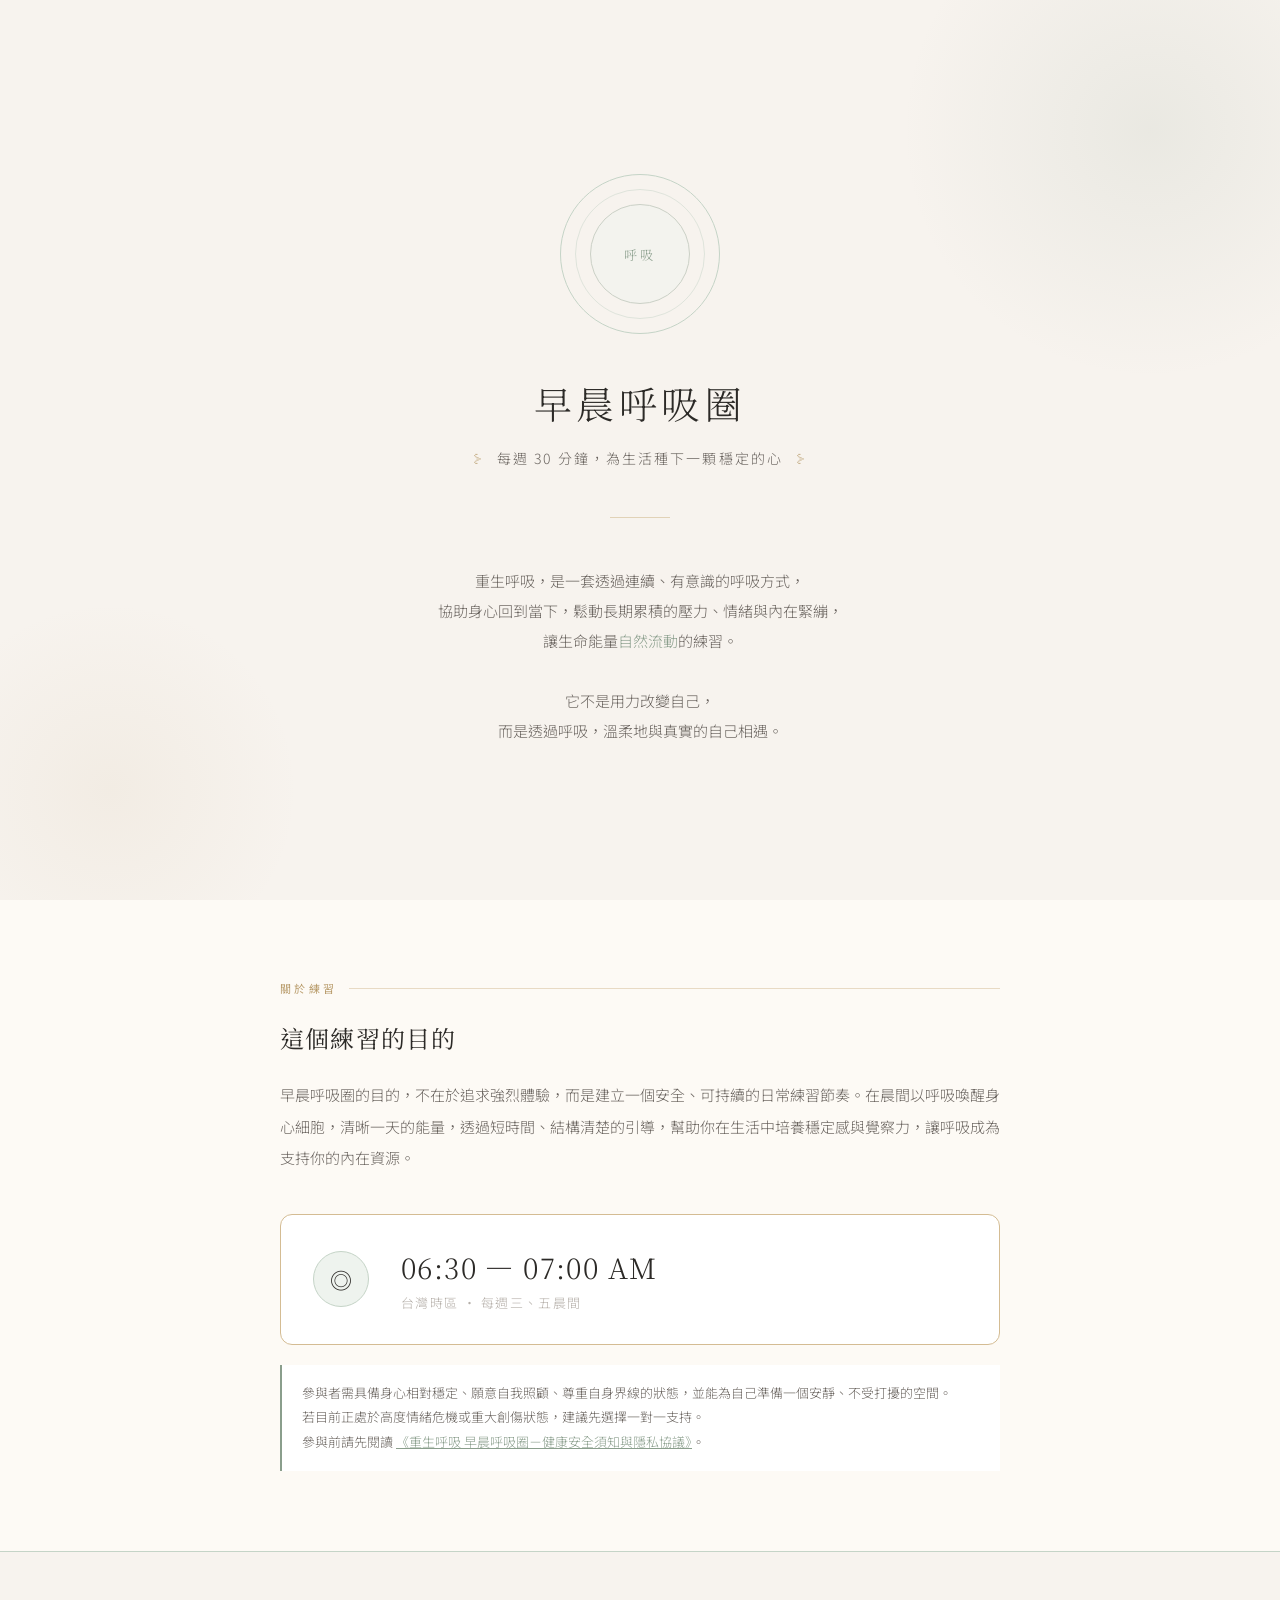
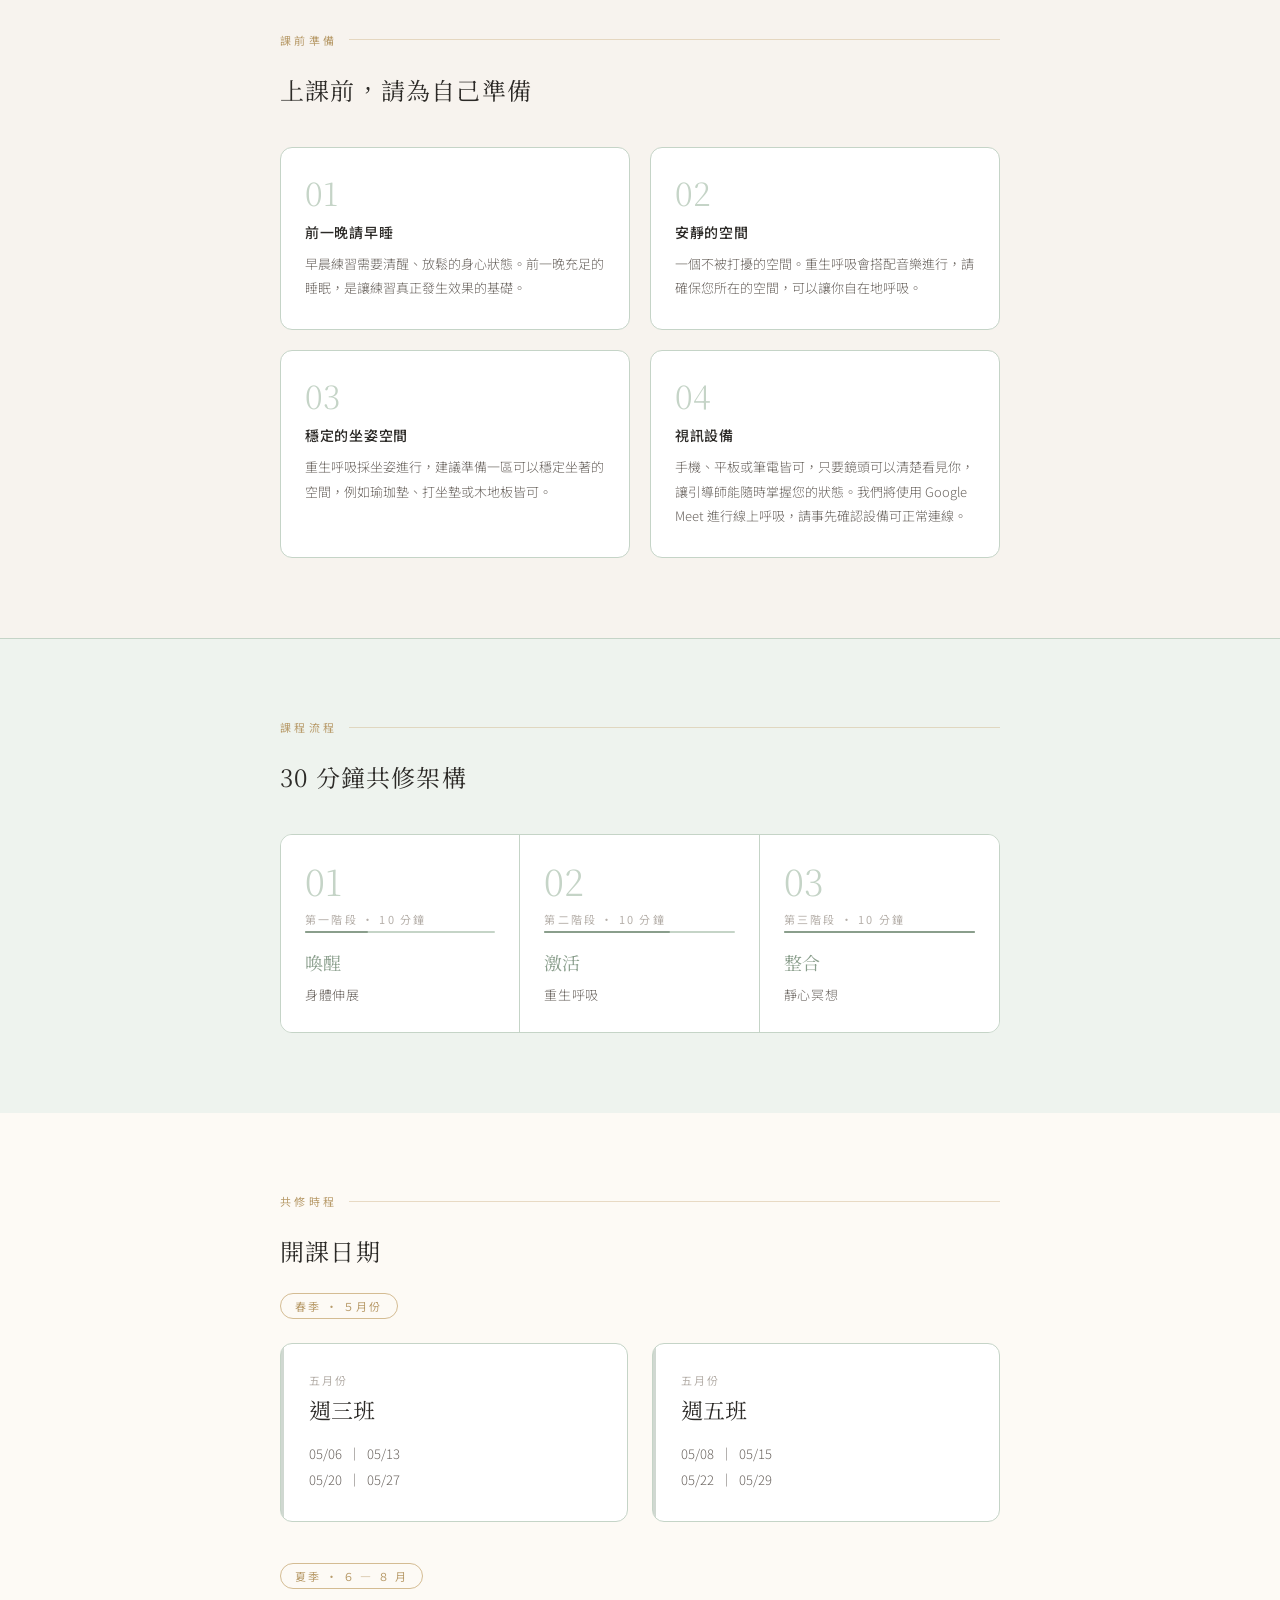
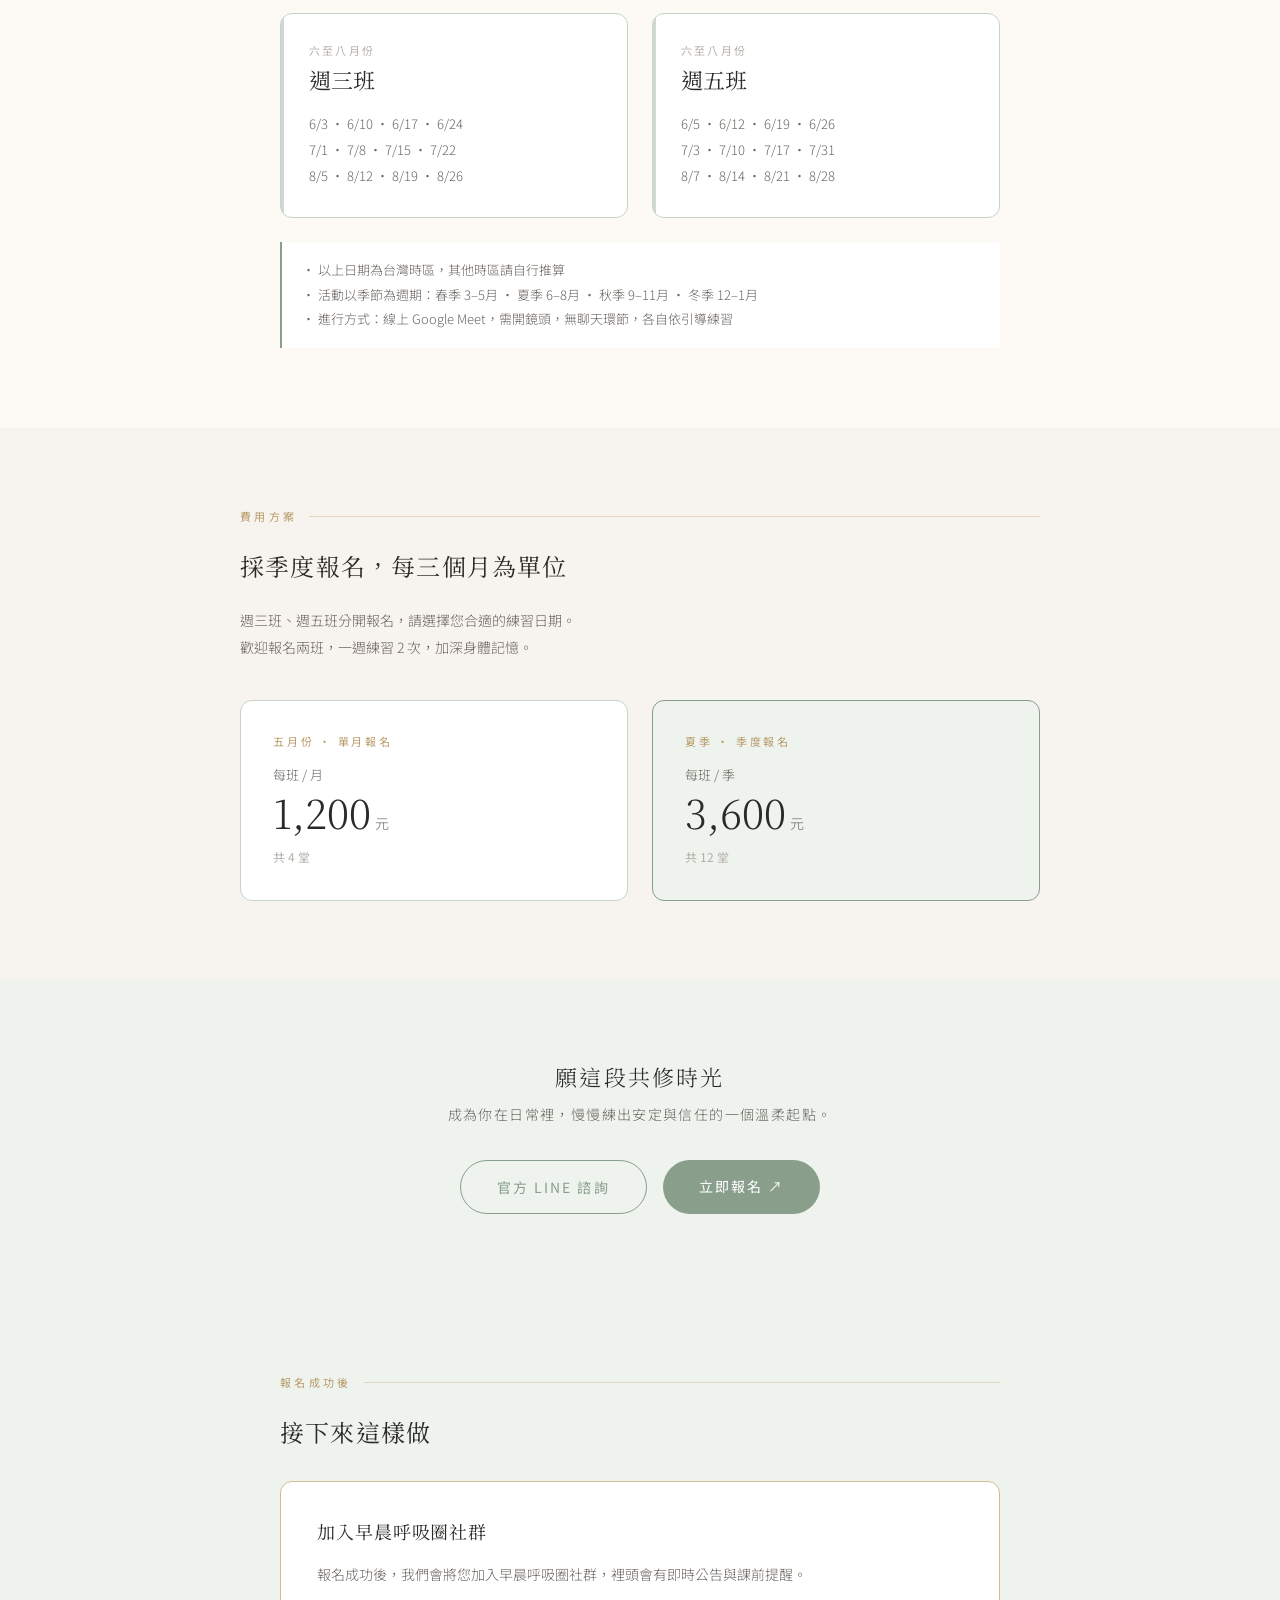
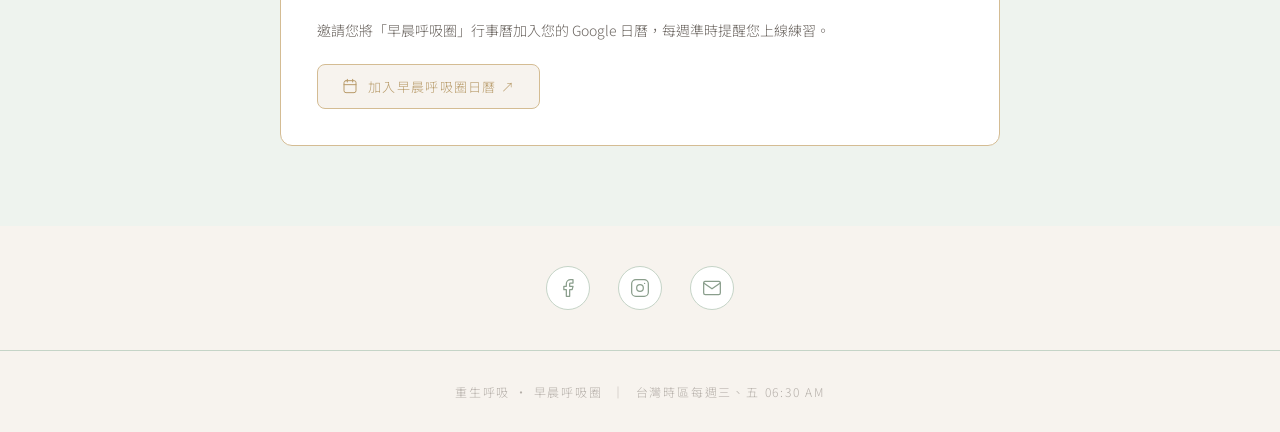
==== index.html @ 7b1ec5d7 "create index.html" ====
<!DOCTYPE html>
<html lang="zh-TW">
<head>
<meta charset="UTF-8">
<meta name="viewport" content="width=device-width, initial-scale=1.0">
<link href="https://fonts.googleapis.com/css2?family=Noto+Serif+TC:wght@300;400;500&family=Noto+Sans+TC:wght@300;400;500&display=swap" rel="stylesheet">
<style>
  *, *::before, *::after { box-sizing: border-box; margin: 0; padding: 0; }
  :root {
    --sage: #8a9e8c; --sage-light: #c5d4c7; --sage-pale: #eef3ee;
    --stone: #6b6560; --stone-light: #b5afa9;
    --cream: #f7f3ee; --ink: #2c2a27;
    --gold: #b89b6a; --gold-light: #d4bc93; --warm-white: #fdfaf5;
  }
  body { font-family:'Noto Sans TC',sans-serif; background:var(--warm-white); color:var(--ink); overflow-x:hidden; }

  .hero { position:relative; min-height:100vh; display:flex; flex-direction:column; align-items:center; justify-content:center; padding:80px 40px 60px; background:var(--cream); overflow:hidden; }
  .hero::before { content:''; position:absolute; top:-120px; right:-120px; width:500px; height:500px; border-radius:50%; background:radial-gradient(circle,rgba(138,158,140,0.12) 0%,transparent 70%); pointer-events:none; }
  .hero::after { content:''; position:absolute; bottom:-80px; left:-80px; width:380px; height:380px; border-radius:50%; background:radial-gradient(circle,rgba(184,155,106,0.08) 0%,transparent 70%); pointer-events:none; }
  .breath-circle { width:160px; height:160px; border-radius:50%; border:1.5px solid var(--sage-light); display:flex; align-items:center; justify-content:center; position:relative; margin-bottom:40px; animation:breathe 6s ease-in-out infinite; }
  .breath-circle::before { content:''; position:absolute; width:130px; height:130px; border-radius:50%; border:0.5px solid var(--sage-light); opacity:0.5; }
  .breath-circle::after { content:''; position:absolute; width:100px; height:100px; border-radius:50%; background:var(--sage-pale); border:0.5px solid var(--sage); opacity:0.4; animation:breathe-inner 6s ease-in-out infinite; }
  @keyframes breathe { 0%,100%{transform:scale(1);opacity:0.8;} 50%{transform:scale(1.06);opacity:1;} }
  @keyframes breathe-inner { 0%,100%{transform:scale(1);} 50%{transform:scale(1.12);} }
  .logo-text { position:relative; z-index:1; font-family:'Noto Serif TC',serif; font-size:13px; font-weight:300; letter-spacing:0.25em; color:var(--sage); }
  .hero-title { font-family:'Noto Serif TC',serif; font-size:38px; font-weight:300; letter-spacing:0.12em; color:var(--ink); text-align:center; line-height:1.5; margin-bottom:12px; }
  .hero-sub { font-size:14px; font-weight:300; color:var(--stone); letter-spacing:0.15em; text-align:center; margin-bottom:48px; }
  .ornament { color:var(--gold); font-size:18px; margin:0 8px; opacity:0.7; }
  .divider { width:60px; height:0.5px; background:var(--gold-light); margin:0 auto 48px; opacity:0.6; }
  .hero-desc { max-width:520px; text-align:center; font-size:15px; line-height:2; color:var(--stone); font-weight:300; }
  .hero-desc em { font-style:normal; color:var(--sage); }

  .section { padding:80px 40px; max-width:800px; margin:0 auto; }
  .section-label { font-size:11px; letter-spacing:0.3em; color:var(--gold); text-transform:uppercase; margin-bottom:24px; display:flex; align-items:center; gap:12px; }
  .section-label::after { content:''; flex:1; height:0.5px; background:var(--gold-light); opacity:0.5; }
  .section-title { font-family:'Noto Serif TC',serif; font-size:24px; font-weight:400; color:var(--ink); margin-bottom:24px; letter-spacing:0.05em; }
  .desc-block { font-size:15px; line-height:2.1; color:var(--stone); font-weight:300; }
  .bg-sage { background:var(--sage-pale); }
  .bg-cream { background:var(--cream); }

  .time-block { background:white; border:0.5px solid var(--gold-light); border-radius:12px; padding:32px; margin-top:40px; display:flex; align-items:center; gap:32px; }
  .time-icon { width:56px; height:56px; border-radius:50%; background:var(--sage-pale); border:0.5px solid var(--sage-light); display:flex; align-items:center; justify-content:center; flex-shrink:0; font-size:22px; }
  .time-main { font-family:'Noto Serif TC',serif; font-size:28px; font-weight:300; color:var(--ink); letter-spacing:0.05em; margin-bottom:6px; }
  .time-sub { font-size:13px; color:var(--stone-light); font-weight:300; letter-spacing:0.1em; }
  .notice-box { background:white; border-left:2px solid var(--sage); padding:16px 20px; margin-top:20px; font-size:13px; color:var(--stone); line-height:1.9; font-weight:300; }
  .notice-box a { color:var(--sage); text-decoration:underline; }

  .prep-grid { display:grid; grid-template-columns:1fr 1fr; gap:20px; margin-top:40px; }
  .prep-card { background:white; border:0.5px solid var(--sage-light); border-radius:12px; padding:28px 24px; }
  .prep-num { font-family:'Noto Serif TC',serif; font-size:32px; font-weight:300; color:var(--sage-light); line-height:1; margin-bottom:14px; }
  .prep-title { font-size:14px; font-weight:500; color:var(--ink); margin-bottom:10px; letter-spacing:0.05em; }
  .prep-desc { font-size:13px; color:var(--stone); line-height:1.9; font-weight:300; }

  .flow-grid { display:grid; grid-template-columns:1fr 1fr 1fr; gap:0; margin-top:40px; border:0.5px solid var(--sage-light); border-radius:12px; overflow:hidden; }
  .flow-card { padding:28px 24px; background:white; }
  .flow-card:not(:last-child) { border-right:0.5px solid var(--sage-light); }
  .flow-num { font-family:'Noto Serif TC',serif; font-size:36px; font-weight:300; color:var(--sage-light); line-height:1; margin-bottom:12px; }
  .flow-stage { font-size:11px; letter-spacing:0.2em; color:var(--stone-light); margin-bottom:4px; }
  .flow-keyword { font-family:'Noto Serif TC',serif; font-size:18px; font-weight:400; color:var(--sage); margin-bottom:10px; }
  .flow-title { font-size:13px; font-weight:300; color:var(--stone); letter-spacing:0.05em; }
  .flow-bar { height:2px; background:var(--sage-light); margin-bottom:16px; border-radius:2px; }
  .flow-bar-fill { height:100%; background:var(--sage); border-radius:2px; }

  .season-tag { display:inline-block; padding:4px 14px; border:0.5px solid var(--gold-light); border-radius:20px; font-size:11px; color:var(--gold); letter-spacing:0.2em; margin-bottom:24px; }
  .schedule-grid { display:grid; grid-template-columns:1fr 1fr; gap:24px; }
  .schedule-card { background:white; border:0.5px solid var(--sage-light); border-radius:12px; padding:28px; position:relative; overflow:hidden; }
  .schedule-card::before { content:''; position:absolute; top:0; left:0; width:3px; height:100%; background:var(--sage); opacity:0.4; }
  .schedule-card-month { font-size:11px; letter-spacing:0.2em; color:var(--stone-light); margin-bottom:6px; }
  .schedule-card-title { font-family:'Noto Serif TC',serif; font-size:22px; font-weight:400; color:var(--ink); margin-bottom:16px; }
  .schedule-card-dates { font-size:13px; line-height:2; color:var(--stone); font-weight:300; }

  .price-section { padding:80px 40px; background:var(--cream); }
  .price-inner { max-width:800px; margin:0 auto; }
  .price-intro { font-size:14px; color:var(--stone); font-weight:300; line-height:1.9; margin-bottom:40px; }
  .price-cards { display:grid; grid-template-columns:1fr 1fr; gap:24px; }
  .price-card { background:white; border:0.5px solid var(--sage-light); border-radius:12px; padding:32px; }
  .price-card-tag { font-size:11px; letter-spacing:0.25em; color:var(--gold); margin-bottom:16px; display:block; }
  .price-card-label { font-size:13px; color:var(--stone); font-weight:300; margin-bottom:8px; }
  .price-card-amount { font-family:'Noto Serif TC',serif; font-size:40px; font-weight:300; color:var(--ink); line-height:1; }
  .price-card-unit { font-size:14px; color:var(--stone); font-weight:300; margin-left:4px; }
  .price-card-note { font-size:12px; color:var(--stone-light); margin-top:12px; line-height:1.8; }
  .price-card.highlight { border-color:var(--sage); background:var(--sage-pale); }

  .after-card { background:white; border:0.5px solid var(--gold-light); border-radius:12px; padding:36px; margin-top:32px; }
  .after-title { font-family:'Noto Serif TC',serif; font-size:18px; font-weight:400; color:var(--ink); margin-bottom:16px; letter-spacing:0.05em; }
  .after-desc { font-size:14px; color:var(--stone); line-height:2; font-weight:300; }
  .cal-btn { display:inline-flex; align-items:center; gap:10px; margin-top:20px; padding:12px 24px; border:0.5px solid var(--gold-light); border-radius:8px; text-decoration:none; font-size:13px; color:var(--gold); letter-spacing:0.1em; font-weight:300; background:var(--cream); transition:all 0.2s ease; }
  .cal-btn:hover { background:var(--gold-light); color:white; border-color:var(--gold); }

  .cta-section { text-align:center; padding:80px 40px; background:var(--sage-pale); }
  .cta-title { font-family:'Noto Serif TC',serif; font-size:22px; font-weight:300; color:var(--ink); letter-spacing:0.1em; margin-bottom:12px; }
  .cta-sub { font-size:14px; color:var(--stone); font-weight:300; letter-spacing:0.1em; }
  .cta-btns { display:flex; gap:16px; justify-content:center; flex-wrap:wrap; margin-top:36px; }
  .cta-btn { display:inline-block; padding:16px 36px; border-radius:40px; font-size:14px; letter-spacing:0.15em; font-weight:400; text-decoration:none; transition:all 0.3s ease; }
  .cta-btn-primary { background:var(--sage); color:white; }
  .cta-btn-primary:hover { background:#6b8a6d; transform:translateY(-1px); }
  .cta-btn-secondary { background:transparent; color:var(--sage); border:1px solid var(--sage); }
  .cta-btn-secondary:hover { background:white; transform:translateY(-1px); }

  .social-section { padding:40px; text-align:center; background:var(--cream); }
  .social-row { display:flex; justify-content:center; gap:28px; align-items:center; }
  .social-link { display:flex; align-items:center; justify-content:center; width:44px; height:44px; border-radius:50%; border:0.5px solid var(--sage-light); background:white; text-decoration:none; transition:all 0.2s ease; }
  .social-link:hover { border-color:var(--sage); background:var(--sage-pale); transform:translateY(-2px); }

  .footer { text-align:center; padding:32px 40px; font-size:12px; color:var(--stone-light); letter-spacing:0.15em; font-weight:300; background:var(--cream); border-top:0.5px solid var(--sage-light); }

  @media (max-width:600px) {
    .schedule-grid,.price-cards,.flow-grid,.prep-grid { grid-template-columns:1fr; }
    .flow-card:not(:last-child) { border-right:none; border-bottom:0.5px solid var(--sage-light); }
    .hero-title { font-size:28px; }
    .time-block { flex-direction:column; text-align:center; }
  }
</style>
</head>
<body>

<section class="hero">
  <div class="breath-circle"><span class="logo-text">呼吸</span></div>
  <h1 class="hero-title">早晨呼吸圈</h1>
  <p class="hero-sub"><span class="ornament">⊱</span> 每週 30 分鐘，為生活種下一顆穩定的心 <span class="ornament">⊱</span></p>
  <div class="divider"></div>
  <p class="hero-desc">
    重生呼吸，是一套透過連續、有意識的呼吸方式，<br>
    協助身心回到當下，鬆動長期累積的壓力、情緒與內在緊繃，<br>
    讓生命能量<em>自然流動</em>的練習。<br><br>
    它不是用力改變自己，<br>而是透過呼吸，溫柔地與真實的自己相遇。
  </p>
</section>

<section class="section">
  <div class="section-label">關於練習</div>
  <h2 class="section-title">這個練習的目的</h2>
  <p class="desc-block">早晨呼吸圈的目的，不在於追求強烈體驗，而是建立一個安全、可持續的日常練習節奏。在晨間以呼吸喚醒身心細胞，清晰一天的能量，透過短時間、結構清楚的引導，幫助你在生活中培養穩定感與覺察力，讓呼吸成為支持你的內在資源。</p>
  <div class="time-block">
    <div class="time-icon">◎</div>
    <div class="time-info">
      <div class="time-main">06:30 — 07:00 AM</div>
      <div class="time-sub">台灣時區 ‧ 每週三、五晨間</div>
    </div>
  </div>
  <div class="notice-box">
    參與者需具備身心相對穩定、願意自我照顧、尊重自身界線的狀態，並能為自己準備一個安靜、不受打擾的空間。<br>
    若目前正處於高度情緒危機或重大創傷狀態，建議先選擇一對一支持。<br>
    參與前請先閱讀 <a href="https://reurl.cc/qK950n" target="_blank">《重生呼吸 早晨呼吸圈－健康安全須知與隱私協議》</a>。
  </div>
</section>

<div class="bg-cream" style="border-top:0.5px solid var(--sage-light); border-bottom:0.5px solid var(--sage-light);">
  <section class="section">
    <div class="section-label">課前準備</div>
    <h2 class="section-title">上課前，請為自己準備</h2>
    <div class="prep-grid">
      <div class="prep-card">
        <div class="prep-num">01</div>
        <div class="prep-title">前一晚請早睡</div>
        <div class="prep-desc">早晨練習需要清醒、放鬆的身心狀態。前一晚充足的睡眠，是讓練習真正發生效果的基礎。</div>
      </div>
      <div class="prep-card">
        <div class="prep-num">02</div>
        <div class="prep-title">安靜的空間</div>
        <div class="prep-desc">一個不被打擾的空間。重生呼吸會搭配音樂進行，請確保您所在的空間，可以讓你自在地呼吸。</div>
      </div>
      <div class="prep-card">
        <div class="prep-num">03</div>
        <div class="prep-title">穩定的坐姿空間</div>
        <div class="prep-desc">重生呼吸採坐姿進行，建議準備一區可以穩定坐著的空間，例如瑜珈墊、打坐墊或木地板皆可。</div>
      </div>
      <div class="prep-card">
        <div class="prep-num">04</div>
        <div class="prep-title">視訊設備</div>
        <div class="prep-desc">手機、平板或筆電皆可，只要鏡頭可以清楚看見你，讓引導師能隨時掌握您的狀態。我們將使用 Google Meet 進行線上呼吸，請事先確認設備可正常連線。</div>
      </div>
    </div>
  </section>
</div>

<div class="bg-sage">
  <section class="section">
    <div class="section-label">課程流程</div>
    <h2 class="section-title">30 分鐘共修架構</h2>
    <div class="flow-grid">
      <div class="flow-card">
        <div class="flow-num">01</div>
        <div class="flow-stage">第一階段 ‧ 10 分鐘</div>
        <div class="flow-bar"><div class="flow-bar-fill" style="width:33%"></div></div>
        <div class="flow-keyword">喚醒</div>
        <div class="flow-title">身體伸展</div>
      </div>
      <div class="flow-card">
        <div class="flow-num">02</div>
        <div class="flow-stage">第二階段 ‧ 10 分鐘</div>
        <div class="flow-bar"><div class="flow-bar-fill" style="width:66%"></div></div>
        <div class="flow-keyword">激活</div>
        <div class="flow-title">重生呼吸</div>
      </div>
      <div class="flow-card">
        <div class="flow-num">03</div>
        <div class="flow-stage">第三階段 ‧ 10 分鐘</div>
        <div class="flow-bar"><div class="flow-bar-fill" style="width:100%"></div></div>
        <div class="flow-keyword">整合</div>
        <div class="flow-title">靜心冥想</div>
      </div>
    </div>
  </section>
</div>

<section class="section">
  <div class="section-label">共修時程</div>
  <h2 class="section-title">開課日期</h2>
  <div class="season-tag">春季 ‧ ５月份</div>
  <div class="schedule-grid">
    <div class="schedule-card">
      <div class="schedule-card-month">五月份</div>
      <div class="schedule-card-title">週三班</div>
      <div class="schedule-card-dates">05/06 &nbsp;｜&nbsp; 05/13<br>05/20 &nbsp;｜&nbsp; 05/27</div>
    </div>
    <div class="schedule-card">
      <div class="schedule-card-month">五月份</div>
      <div class="schedule-card-title">週五班</div>
      <div class="schedule-card-dates">05/08 &nbsp;｜&nbsp; 05/15<br>05/22 &nbsp;｜&nbsp; 05/29</div>
    </div>
  </div>
  <div style="margin-top:40px;">
    <div class="season-tag">夏季 ‧ ６ — ８ 月</div>
    <div class="schedule-grid">
      <div class="schedule-card">
        <div class="schedule-card-month">六至八月份</div>
        <div class="schedule-card-title">週三班</div>
        <div class="schedule-card-dates">6/3 ‧ 6/10 ‧ 6/17 ‧ 6/24<br>7/1 ‧ 7/8 ‧ 7/15 ‧ 7/22<br>8/5 ‧ 8/12 ‧ 8/19 ‧ 8/26</div>
      </div>
      <div class="schedule-card">
        <div class="schedule-card-month">六至八月份</div>
        <div class="schedule-card-title">週五班</div>
        <div class="schedule-card-dates">6/5 ‧ 6/12 ‧ 6/19 ‧ 6/26<br>7/3 ‧ 7/10 ‧ 7/17 ‧ 7/31<br>8/7 ‧ 8/14 ‧ 8/21 ‧ 8/28</div>
      </div>
    </div>
  </div>
  <div class="notice-box" style="margin-top:24px;">
    ‧ 以上日期為台灣時區，其他時區請自行推算<br>
    ‧ 活動以季節為週期：春季 3–5月 ‧ 夏季 6–8月 ‧ 秋季 9–11月 ‧ 冬季 12–1月<br>
    ‧ 進行方式：線上 Google Meet，需開鏡頭，無聊天環節，各自依引導練習
  </div>
</section>

<section class="price-section">
  <div class="price-inner">
    <div class="section-label">費用方案</div>
    <h2 class="section-title">採季度報名，每三個月為單位</h2>
    <p class="price-intro">週三班、週五班分開報名，請選擇您合適的練習日期。<br>歡迎報名兩班，一週練習 2 次，加深身體記憶。</p>
    <div class="price-cards">
      <div class="price-card">
        <span class="price-card-tag">五月份 ‧ 單月報名</span>
        <div class="price-card-label">每班 / 月</div>
        <div><span class="price-card-amount">1,200</span><span class="price-card-unit">元</span></div>
        <div class="price-card-note">共 4 堂</div>
      </div>
      <div class="price-card highlight">
        <span class="price-card-tag">夏季 ‧ 季度報名</span>
        <div class="price-card-label">每班 / 季</div>
        <div><span class="price-card-amount">3,600</span><span class="price-card-unit">元</span></div>
        <div class="price-card-note">共 12 堂</div>
      </div>
    </div>
  </div>
</section>

<section class="cta-section">
  <p class="cta-title">願這段共修時光</p>
  <p class="cta-sub">成為你在日常裡，慢慢練出安定與信任的一個溫柔起點。</p>
  <div class="cta-btns">
    <a href="https://line.me/R/ti/p/@012gesap" target="_blank" class="cta-btn cta-btn-secondary">官方 LINE 諮詢</a>
    <a href="https://forms.gle/XGUwoZ5C9fkEQkZJ7" target="_blank" class="cta-btn cta-btn-primary">立即報名 ↗</a>
  </div>
</section>

<div class="bg-sage">
  <section class="section">
    <div class="section-label">報名成功後</div>
    <h2 class="section-title">接下來這樣做</h2>
    <div class="after-card">
      <div class="after-title">加入早晨呼吸圈社群</div>
      <div class="after-desc">
        報名成功後，我們會將您加入早晨呼吸圈社群，裡頭會有即時公告與課前提醒。<br><br>
        邀請您將「早晨呼吸圈」行事曆加入您的 Google 日曆，每週準時提醒您上線練習。
      </div>
      <a href="https://calendar.google.com/calendar/u/1?cid=bWFyZ2FicmVhdGh3b3JrQGdtYWlsLmNvbQ" target="_blank" class="cal-btn">
        <svg width="16" height="16" viewBox="0 0 24 24" fill="none">
          <rect x="3" y="4" width="18" height="18" rx="3" stroke="#b89b6a" stroke-width="1.5" stroke-linecap="round" stroke-linejoin="round"/>
          <line x1="16" y1="2" x2="16" y2="6" stroke="#b89b6a" stroke-width="1.5" stroke-linecap="round"/>
          <line x1="8" y1="2" x2="8" y2="6" stroke="#b89b6a" stroke-width="1.5" stroke-linecap="round"/>
          <line x1="3" y1="10" x2="21" y2="10" stroke="#b89b6a" stroke-width="1.5" stroke-linecap="round"/>
        </svg>
        加入早晨呼吸圈日曆 ↗
      </a>
    </div>
  </section>
</div>

<section class="social-section">
  <div class="social-row">
    <a href="https://www.facebook.com/feillarebirthingbreathwork" target="_blank" class="social-link" title="Facebook">
      <svg width="20" height="20" viewBox="0 0 24 24" fill="none">
        <path d="M18 2h-3a5 5 0 0 0-5 5v3H7v4h3v8h4v-8h3l1-4h-4V7a1 1 0 0 1 1-1h3z" stroke="#8a9e8c" stroke-width="1.5" stroke-linecap="round" stroke-linejoin="round"/>
      </svg>
    </a>
    <a href="https://www.instagram.com/feilla_rebirthingbreathwork?igsh=MTR3ZHFhN3RiMHFrbQ%3D%3D&utm_source=qr" target="_blank" class="social-link" title="Instagram">
      <svg width="20" height="20" viewBox="0 0 24 24" fill="none">
        <rect x="2" y="2" width="20" height="20" rx="5" stroke="#8a9e8c" stroke-width="1.5" stroke-linecap="round" stroke-linejoin="round"/>
        <circle cx="12" cy="12" r="4" stroke="#8a9e8c" stroke-width="1.5"/>
        <circle cx="17.5" cy="6.5" r="0.8" fill="#8a9e8c"/>
      </svg>
    </a>
    <a href="mailto:feilla.rebirthingbreathwork@gmail.com" class="social-link" title="Email">
      <svg width="20" height="20" viewBox="0 0 24 24" fill="none">
        <path d="M4 4h16c1.1 0 2 .9 2 2v12c0 1.1-.9 2-2 2H4c-1.1 0-2-.9-2-2V6c0-1.1.9-2 2-2z" stroke="#8a9e8c" stroke-width="1.5" stroke-linecap="round" stroke-linejoin="round"/>
        <polyline points="22,6 12,13 2,6" stroke="#8a9e8c" stroke-width="1.5" stroke-linecap="round" stroke-linejoin="round"/>
      </svg>
    </a>
  </div>
</section>

<div class="footer">
  重生呼吸 ‧ 早晨呼吸圈 &nbsp;｜&nbsp; 台灣時區每週三、五 06:30 AM
</div>

</body>
</html>
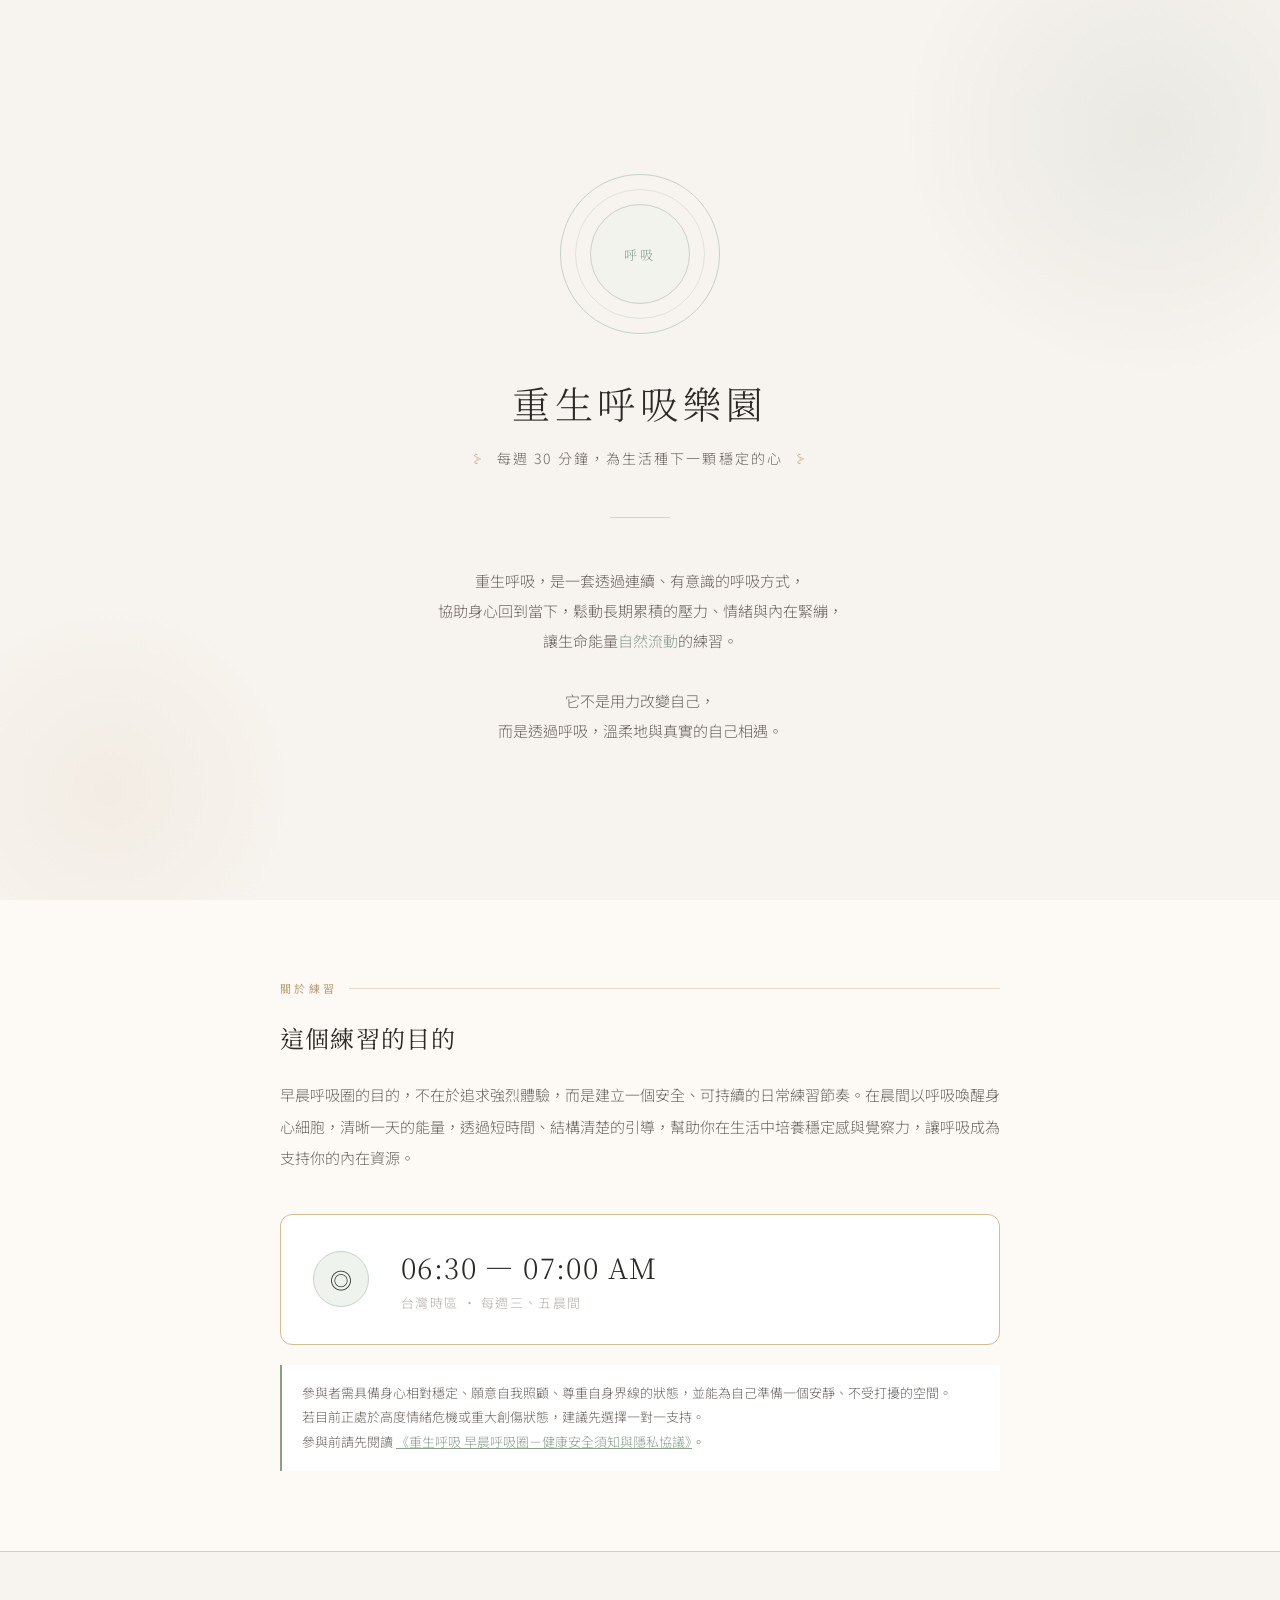
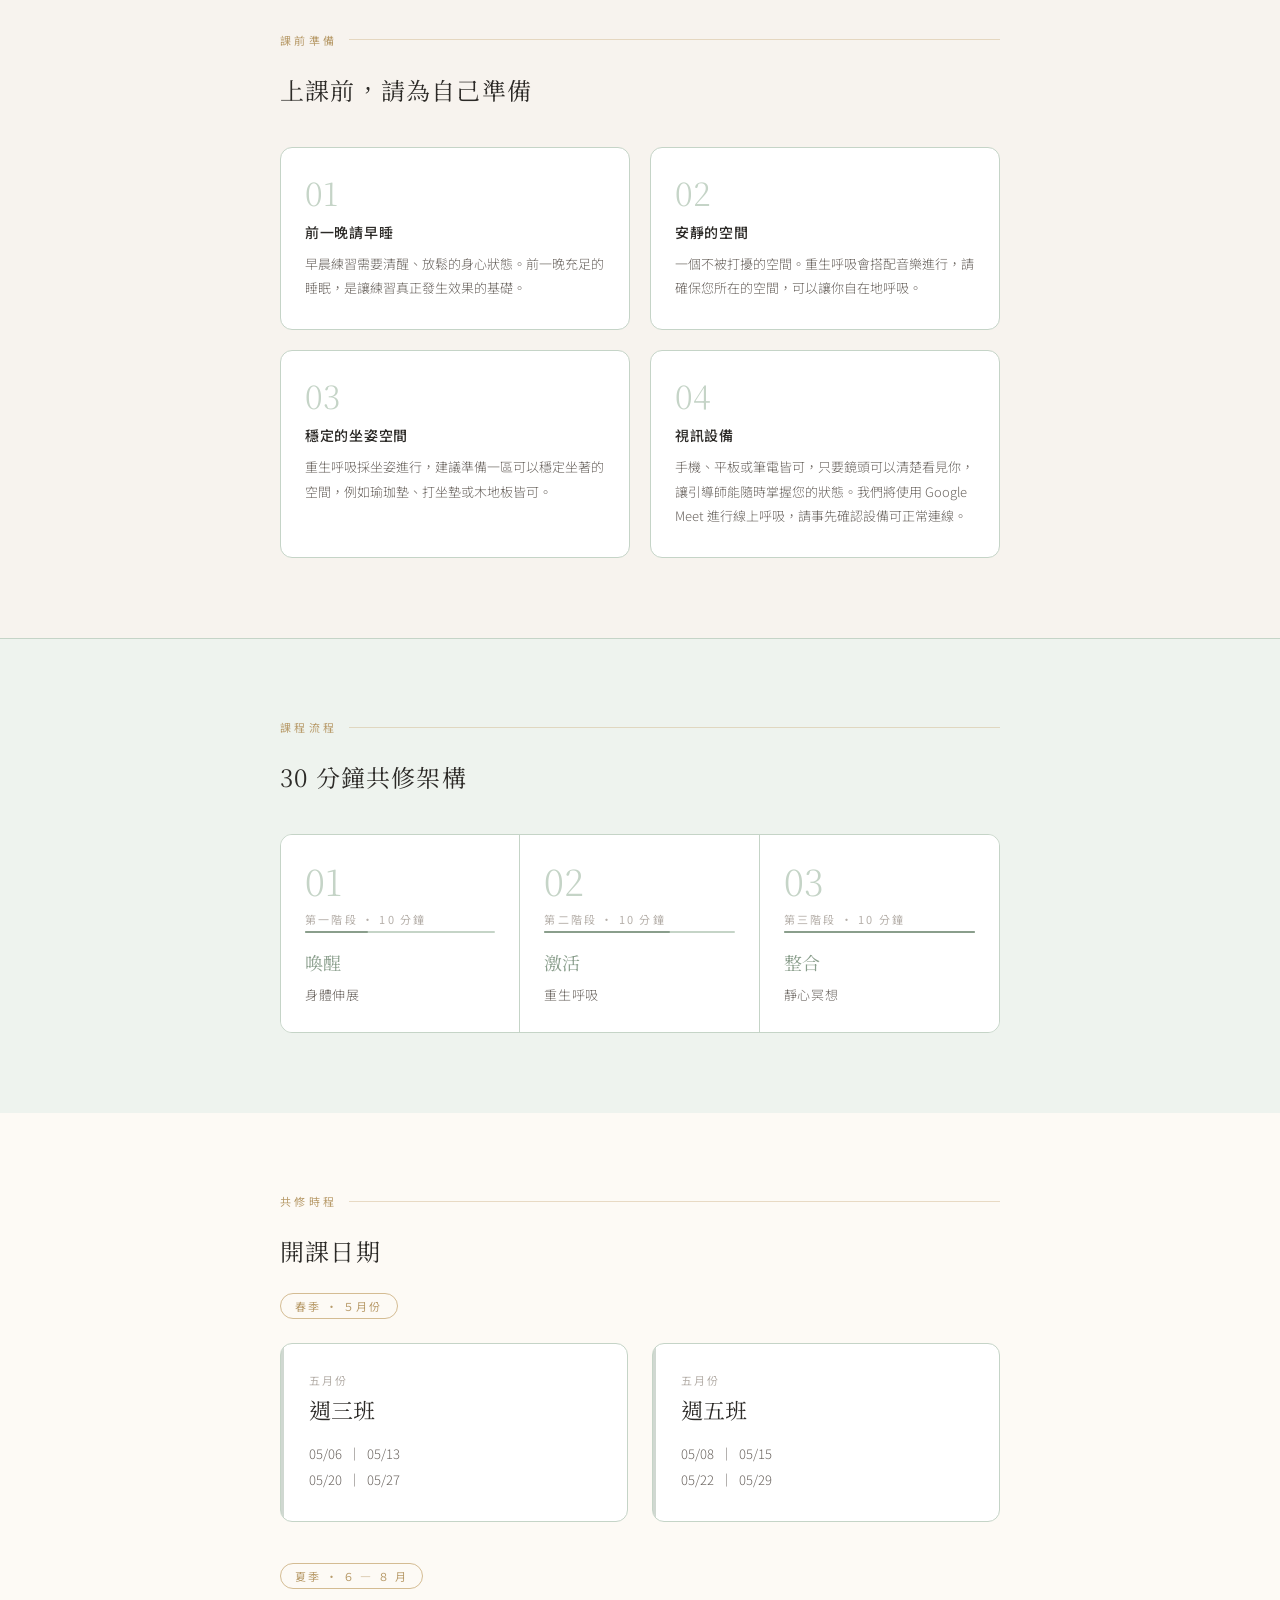
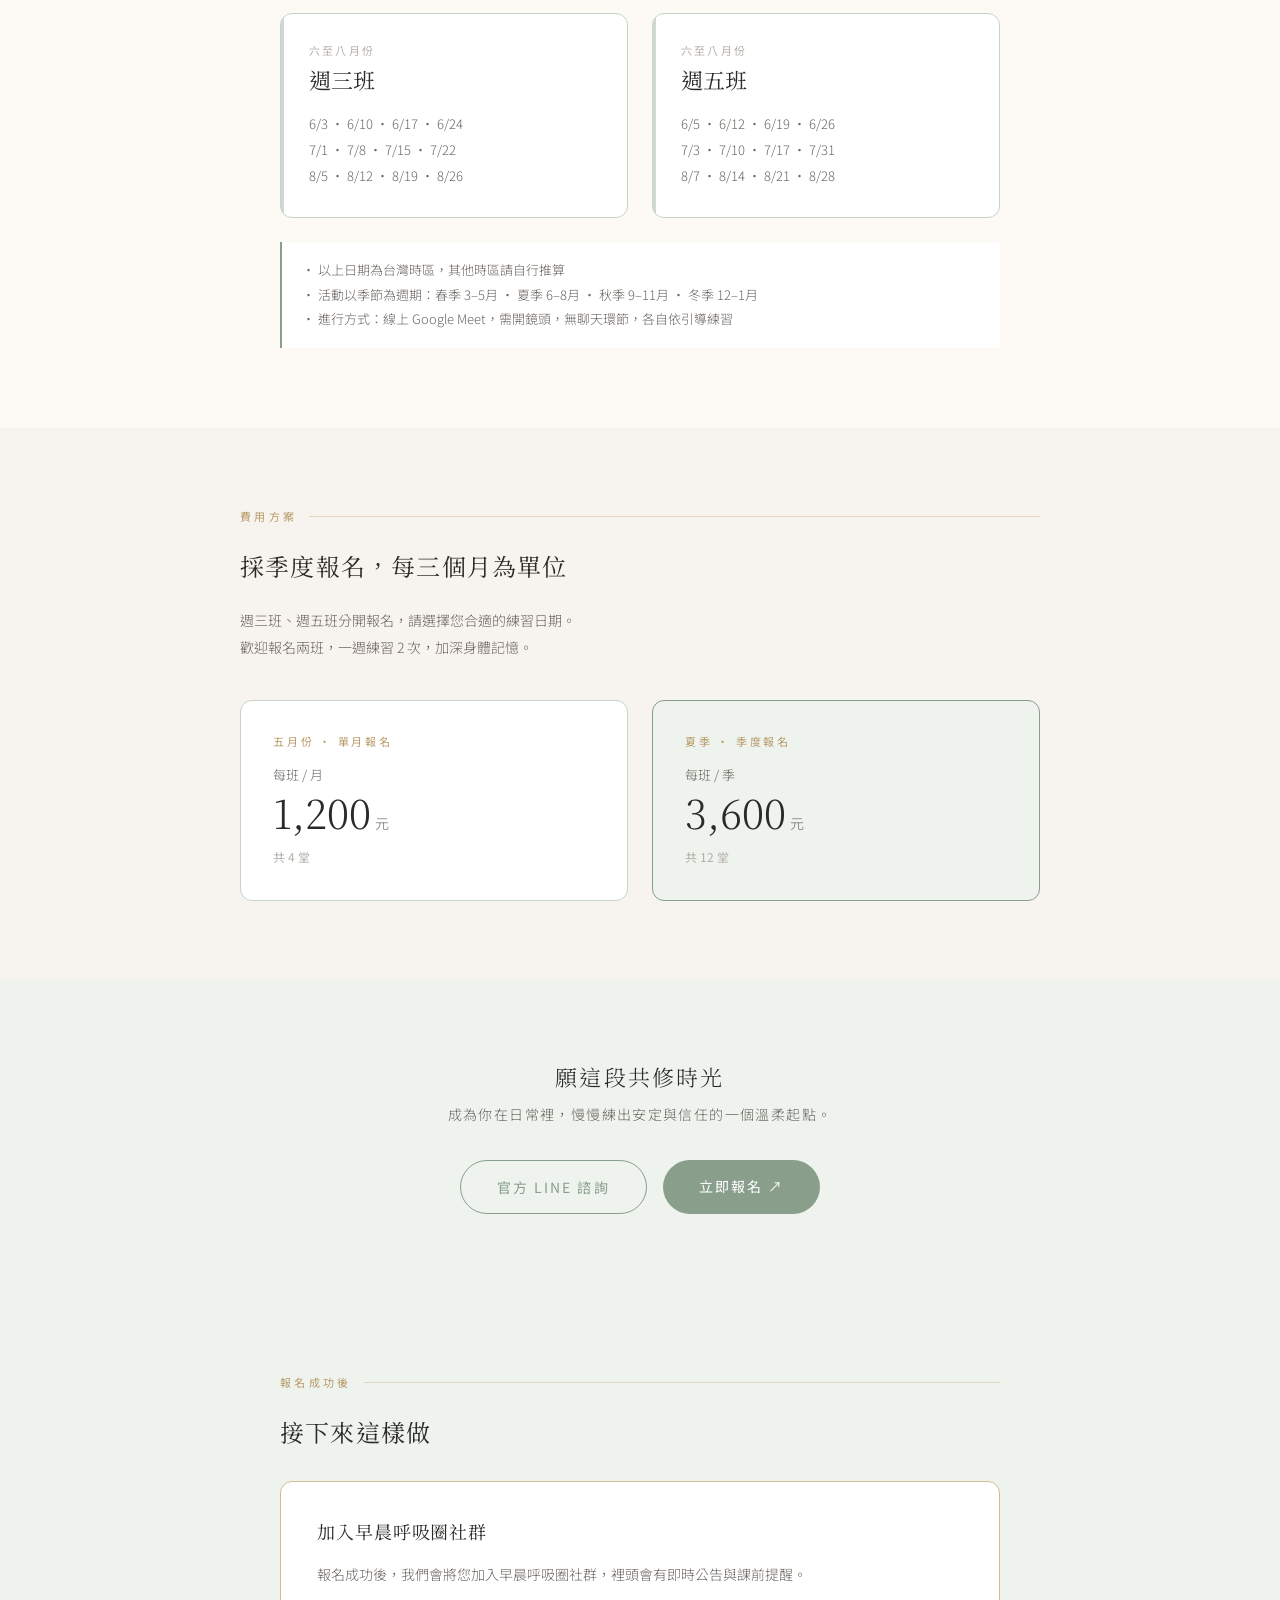
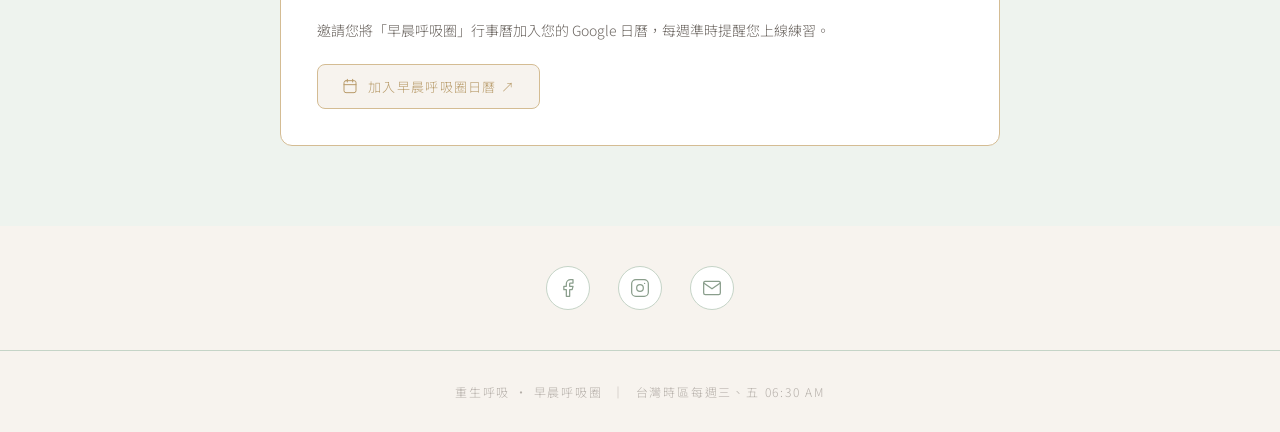
==== commit 67a513b3: "change title" ====
--- a/index.html
+++ b/index.html
@@ -116,7 +116,7 @@
 
 <section class="hero">
   <div class="breath-circle"><span class="logo-text">呼吸</span></div>
-  <h1 class="hero-title">早晨呼吸圈</h1>
+  <h1 class="hero-title">重生呼吸樂園</h1>
   <p class="hero-sub"><span class="ornament">⊱</span> 每週 30 分鐘，為生活種下一顆穩定的心 <span class="ornament">⊱</span></p>
   <div class="divider"></div>
   <p class="hero-desc">
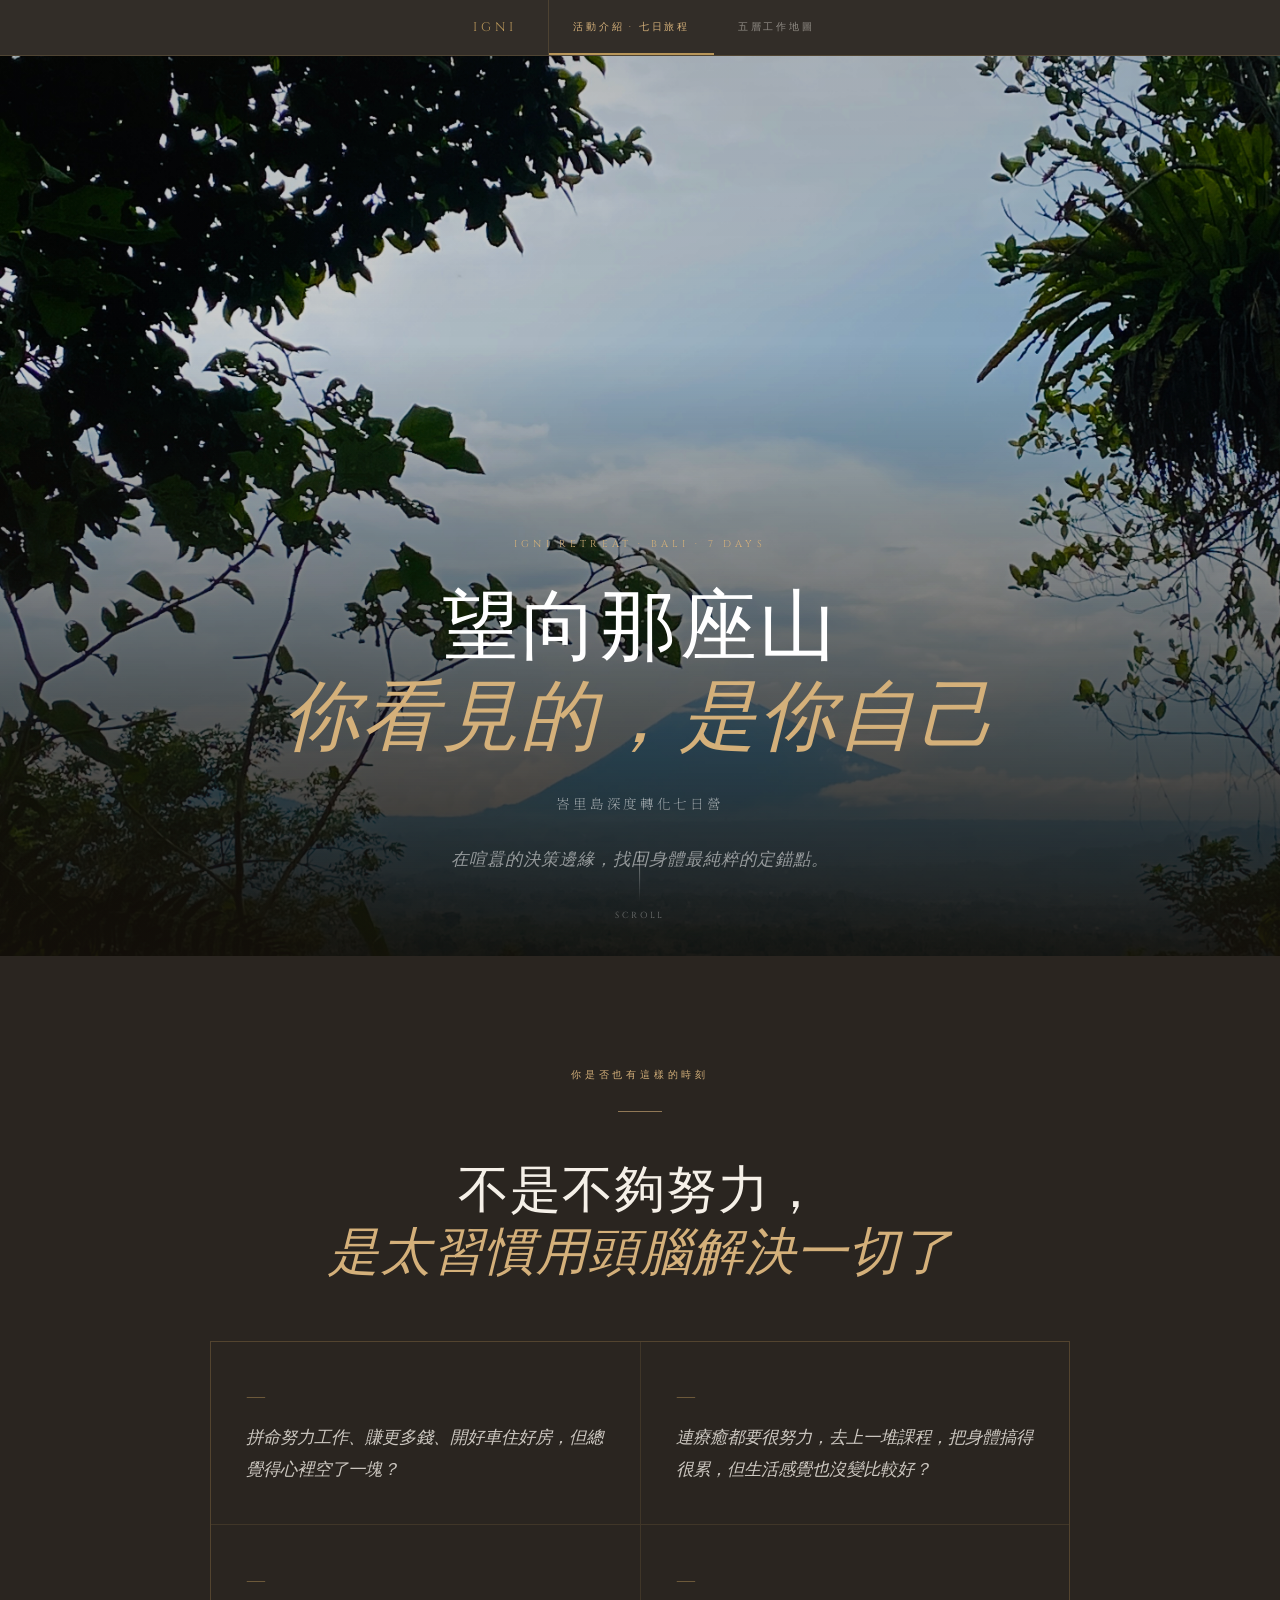
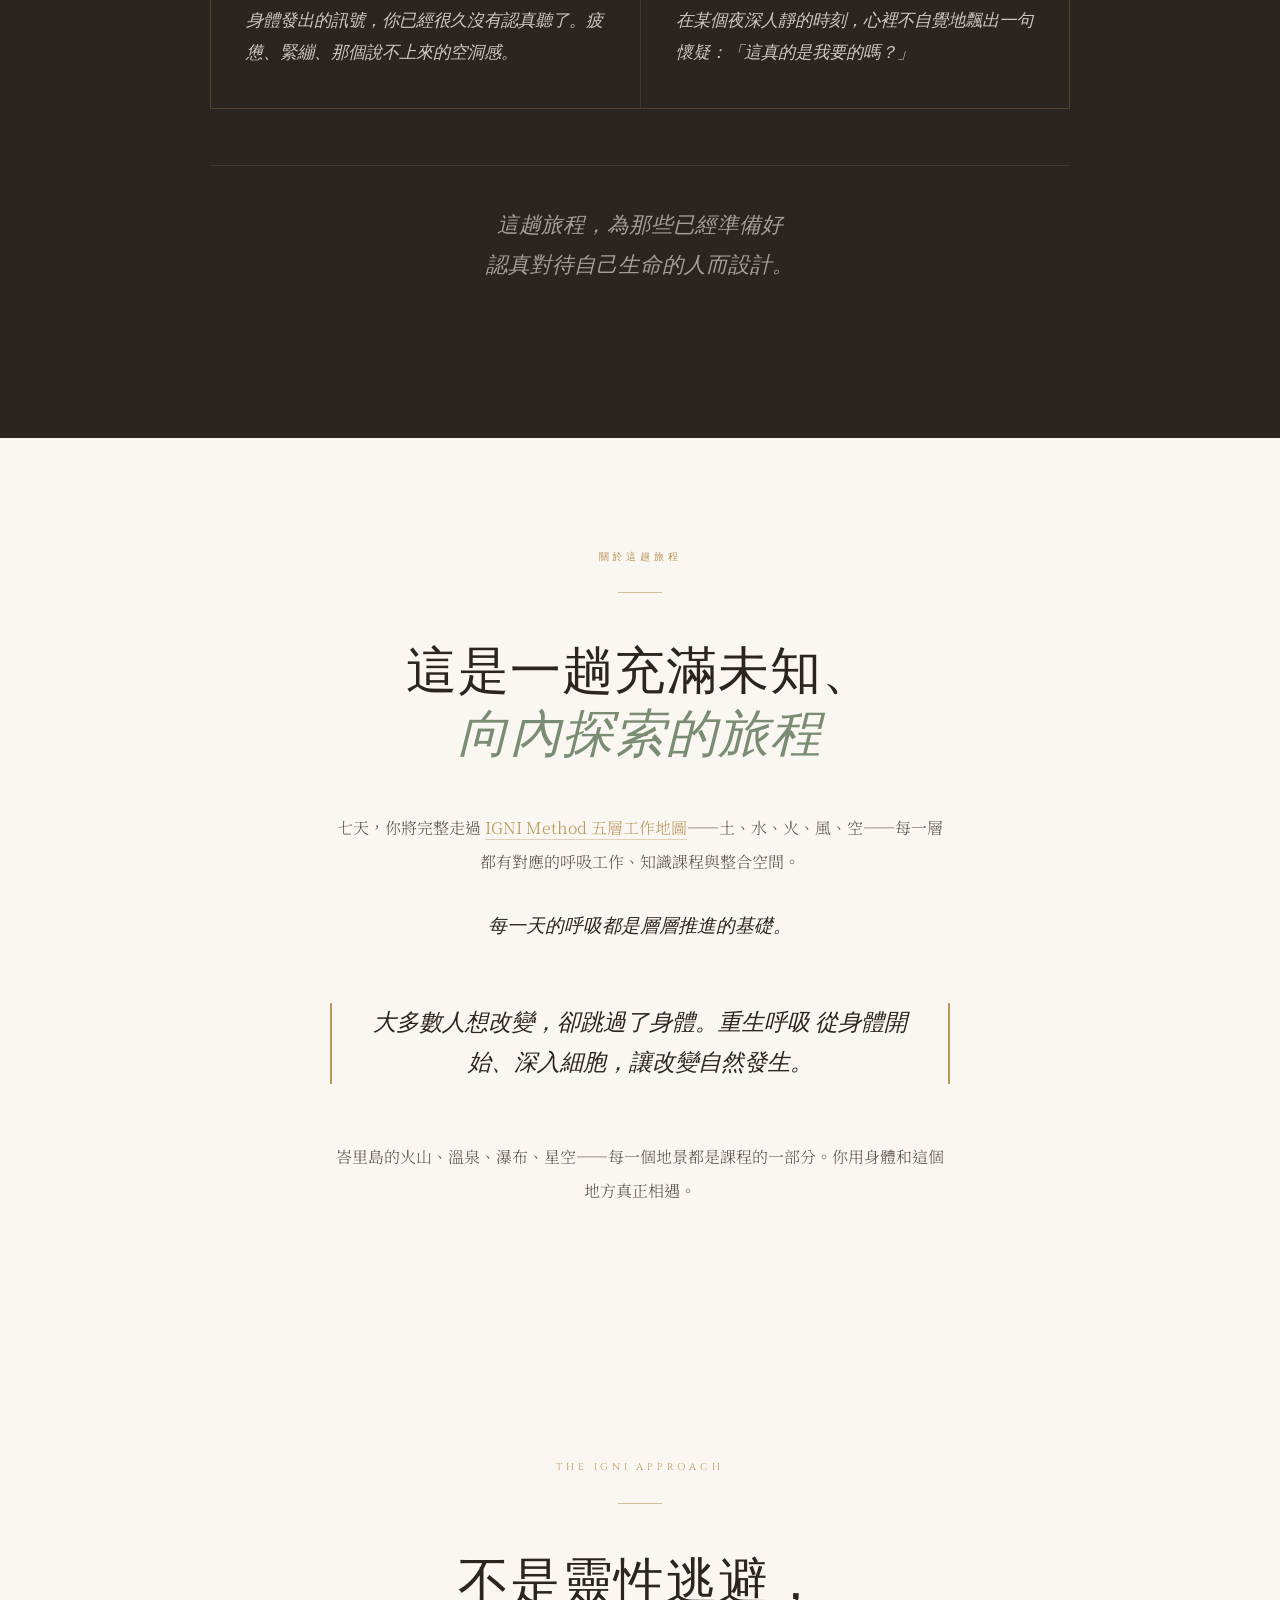
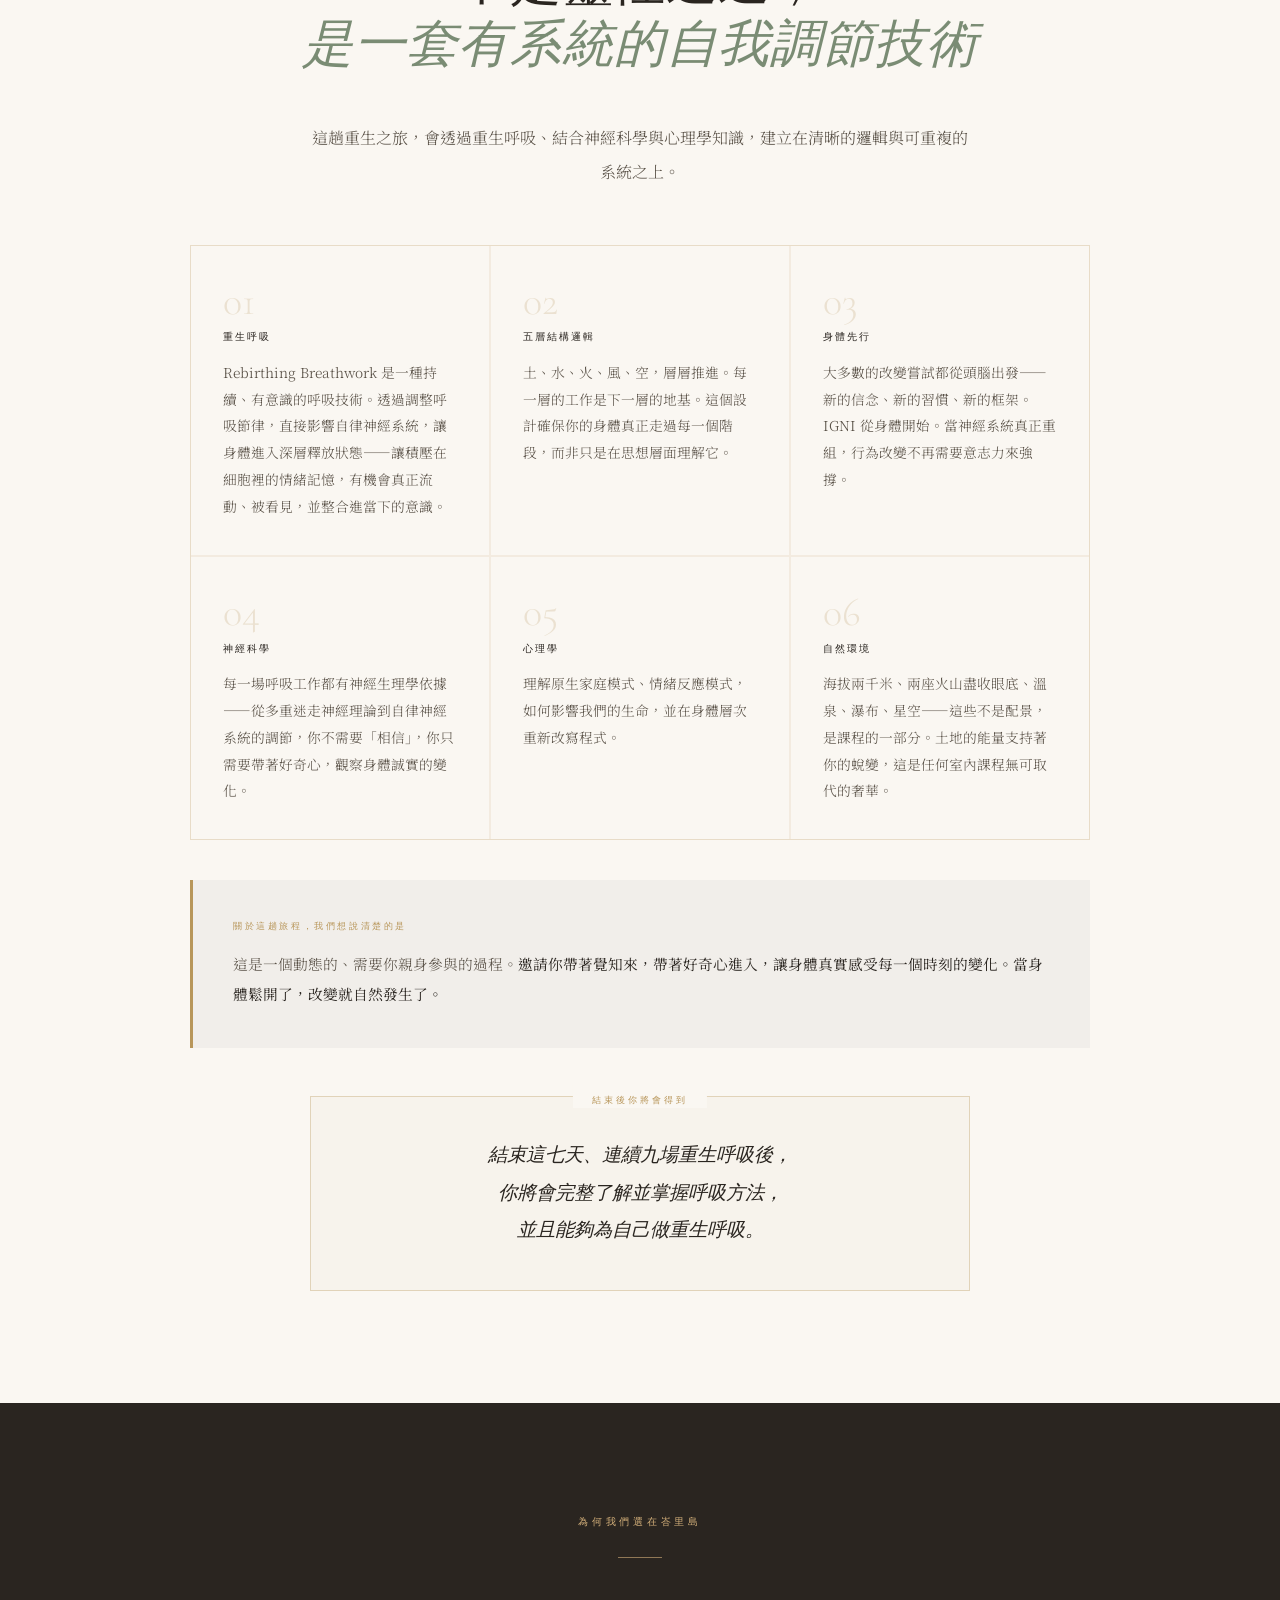
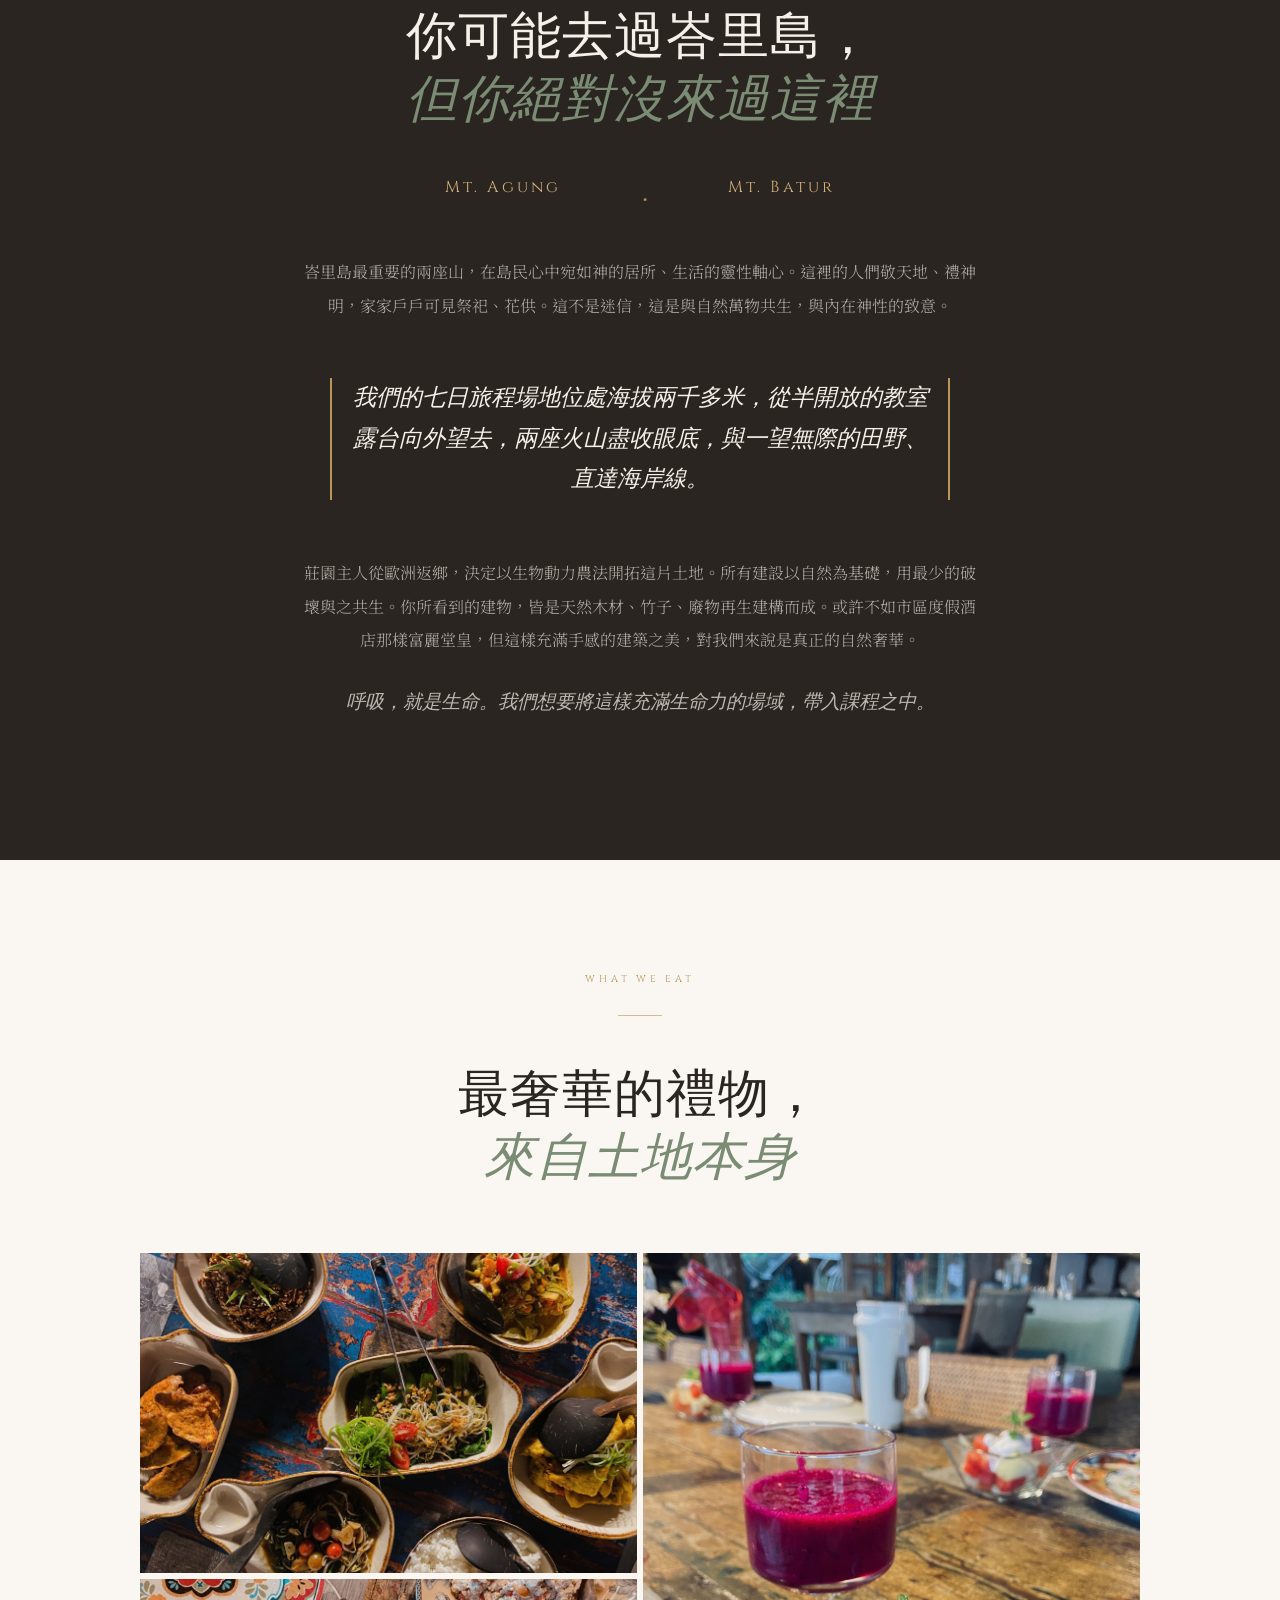
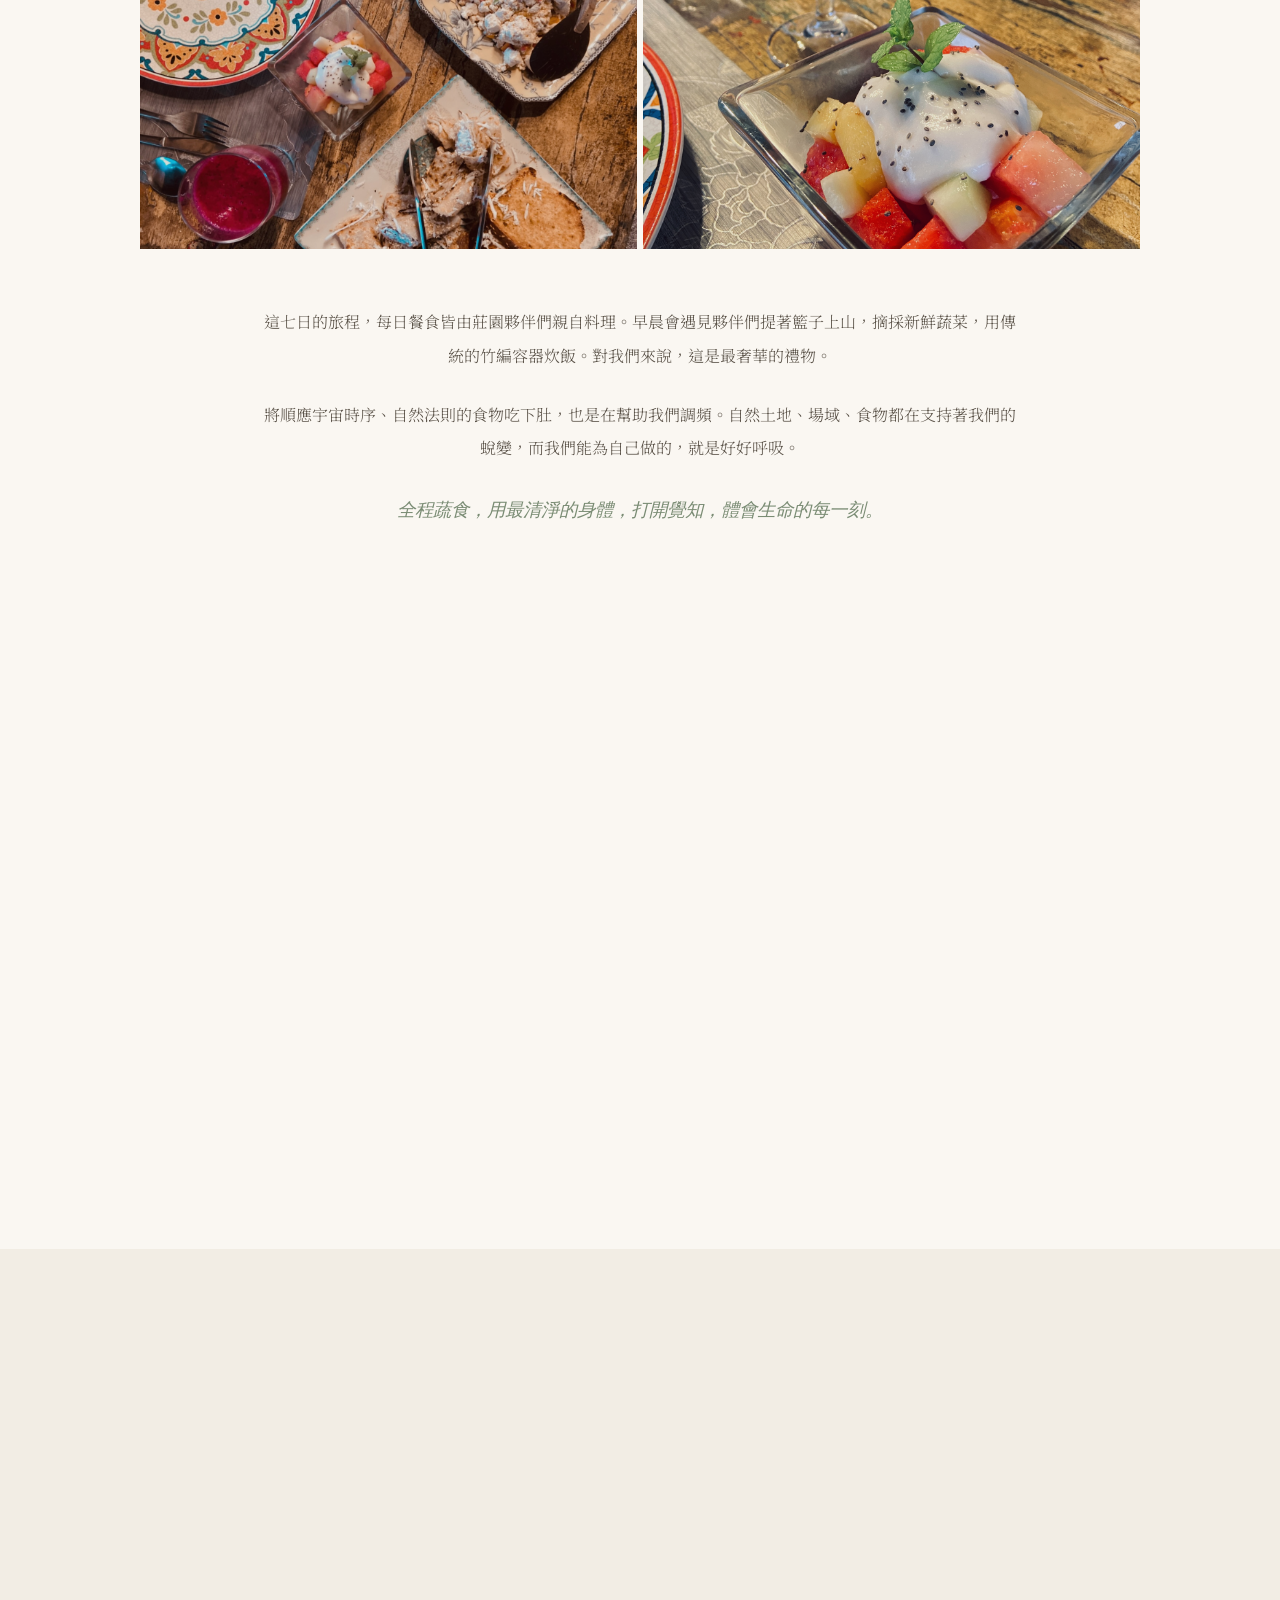
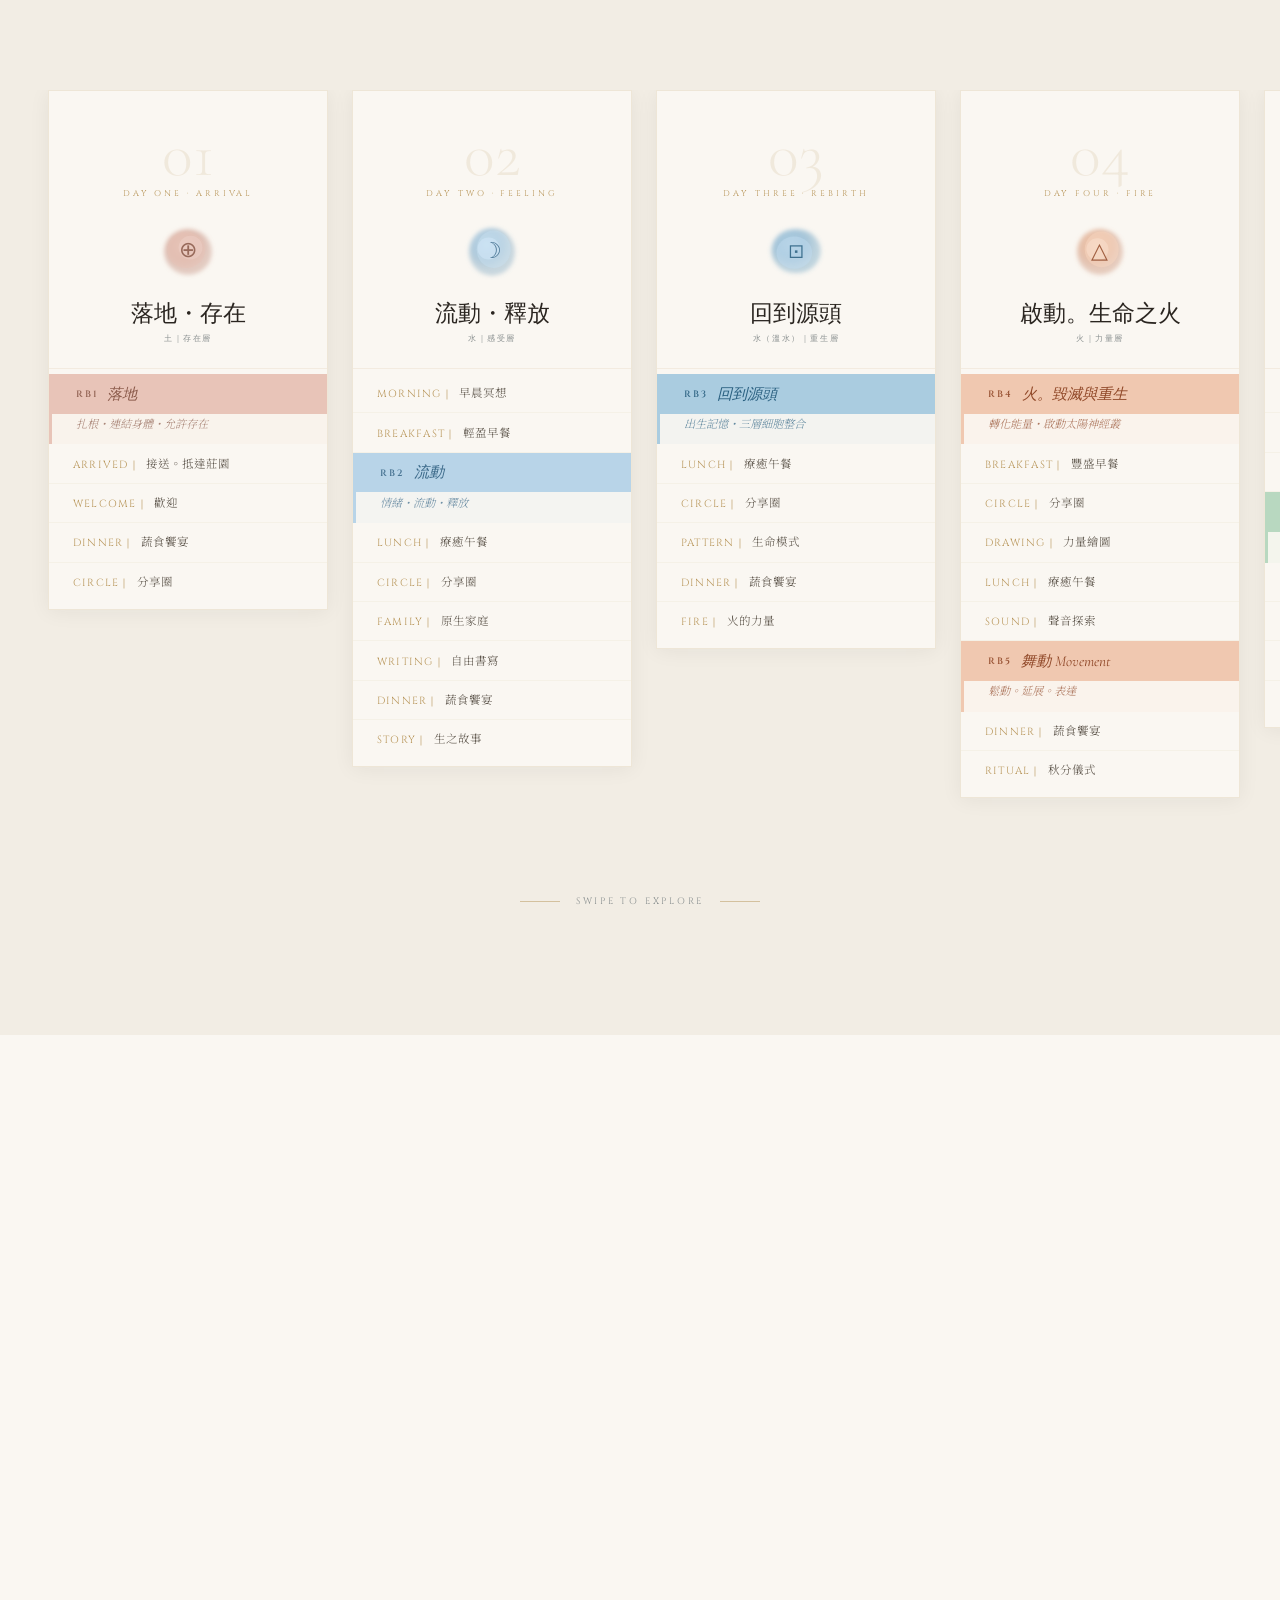
==== commit 79e1cc1c: "V1 把重生之旅網頁放到外面" ====
--- a/index.html
+++ b/index.html
@@ -3,325 +3,667 @@
 <head>
 <meta charset="UTF-8">
 <meta name="viewport" content="width=device-width, initial-scale=1.0">
-<link href="https://fonts.googleapis.com/css2?family=Noto+Serif+TC:wght@300;400;500&family=Noto+Sans+TC:wght@300;400;500&display=swap" rel="stylesheet">
+<title>IGNI Retreat｜重生之旅・峇里島</title>
+<link href="https://fonts.googleapis.com/css2?family=Cormorant+Garamond:ital,wght@0,300;0,400;1,300;1,400&family=Noto+Serif+TC:wght@200;300;400&family=Cinzel:wght@400;600&display=swap" rel="stylesheet">
 <style>
-  *, *::before, *::after { box-sizing: border-box; margin: 0; padding: 0; }
-  :root {
-    --sage: #8a9e8c; --sage-light: #c5d4c7; --sage-pale: #eef3ee;
-    --stone: #6b6560; --stone-light: #b5afa9;
-    --cream: #f7f3ee; --ink: #2c2a27;
-    --gold: #b89b6a; --gold-light: #d4bc93; --warm-white: #fdfaf5;
-  }
-  body { font-family:'Noto Sans TC',sans-serif; background:var(--warm-white); color:var(--ink); overflow-x:hidden; }
-
-  .hero { position:relative; min-height:100vh; display:flex; flex-direction:column; align-items:center; justify-content:center; padding:80px 40px 60px; background:var(--cream); overflow:hidden; }
-  .hero::before { content:''; position:absolute; top:-120px; right:-120px; width:500px; height:500px; border-radius:50%; background:radial-gradient(circle,rgba(138,158,140,0.12) 0%,transparent 70%); pointer-events:none; }
-  .hero::after { content:''; position:absolute; bottom:-80px; left:-80px; width:380px; height:380px; border-radius:50%; background:radial-gradient(circle,rgba(184,155,106,0.08) 0%,transparent 70%); pointer-events:none; }
-  .breath-circle { width:160px; height:160px; border-radius:50%; border:1.5px solid var(--sage-light); display:flex; align-items:center; justify-content:center; position:relative; margin-bottom:40px; animation:breathe 6s ease-in-out infinite; }
-  .breath-circle::before { content:''; position:absolute; width:130px; height:130px; border-radius:50%; border:0.5px solid var(--sage-light); opacity:0.5; }
-  .breath-circle::after { content:''; position:absolute; width:100px; height:100px; border-radius:50%; background:var(--sage-pale); border:0.5px solid var(--sage); opacity:0.4; animation:breathe-inner 6s ease-in-out infinite; }
-  @keyframes breathe { 0%,100%{transform:scale(1);opacity:0.8;} 50%{transform:scale(1.06);opacity:1;} }
-  @keyframes breathe-inner { 0%,100%{transform:scale(1);} 50%{transform:scale(1.12);} }
-  .logo-text { position:relative; z-index:1; font-family:'Noto Serif TC',serif; font-size:13px; font-weight:300; letter-spacing:0.25em; color:var(--sage); }
-  .hero-title { font-family:'Noto Serif TC',serif; font-size:38px; font-weight:300; letter-spacing:0.12em; color:var(--ink); text-align:center; line-height:1.5; margin-bottom:12px; }
-  .hero-sub { font-size:14px; font-weight:300; color:var(--stone); letter-spacing:0.15em; text-align:center; margin-bottom:48px; }
-  .ornament { color:var(--gold); font-size:18px; margin:0 8px; opacity:0.7; }
-  .divider { width:60px; height:0.5px; background:var(--gold-light); margin:0 auto 48px; opacity:0.6; }
-  .hero-desc { max-width:520px; text-align:center; font-size:15px; line-height:2; color:var(--stone); font-weight:300; }
-  .hero-desc em { font-style:normal; color:var(--sage); }
-
-  .section { padding:80px 40px; max-width:800px; margin:0 auto; }
-  .section-label { font-size:11px; letter-spacing:0.3em; color:var(--gold); text-transform:uppercase; margin-bottom:24px; display:flex; align-items:center; gap:12px; }
-  .section-label::after { content:''; flex:1; height:0.5px; background:var(--gold-light); opacity:0.5; }
-  .section-title { font-family:'Noto Serif TC',serif; font-size:24px; font-weight:400; color:var(--ink); margin-bottom:24px; letter-spacing:0.05em; }
-  .desc-block { font-size:15px; line-height:2.1; color:var(--stone); font-weight:300; }
-  .bg-sage { background:var(--sage-pale); }
-  .bg-cream { background:var(--cream); }
-
-  .time-block { background:white; border:0.5px solid var(--gold-light); border-radius:12px; padding:32px; margin-top:40px; display:flex; align-items:center; gap:32px; }
-  .time-icon { width:56px; height:56px; border-radius:50%; background:var(--sage-pale); border:0.5px solid var(--sage-light); display:flex; align-items:center; justify-content:center; flex-shrink:0; font-size:22px; }
-  .time-main { font-family:'Noto Serif TC',serif; font-size:28px; font-weight:300; color:var(--ink); letter-spacing:0.05em; margin-bottom:6px; }
-  .time-sub { font-size:13px; color:var(--stone-light); font-weight:300; letter-spacing:0.1em; }
-  .notice-box { background:white; border-left:2px solid var(--sage); padding:16px 20px; margin-top:20px; font-size:13px; color:var(--stone); line-height:1.9; font-weight:300; }
-  .notice-box a { color:var(--sage); text-decoration:underline; }
-
-  .prep-grid { display:grid; grid-template-columns:1fr 1fr; gap:20px; margin-top:40px; }
-  .prep-card { background:white; border:0.5px solid var(--sage-light); border-radius:12px; padding:28px 24px; }
-  .prep-num { font-family:'Noto Serif TC',serif; font-size:32px; font-weight:300; color:var(--sage-light); line-height:1; margin-bottom:14px; }
-  .prep-title { font-size:14px; font-weight:500; color:var(--ink); margin-bottom:10px; letter-spacing:0.05em; }
-  .prep-desc { font-size:13px; color:var(--stone); line-height:1.9; font-weight:300; }
-
-  .flow-grid { display:grid; grid-template-columns:1fr 1fr 1fr; gap:0; margin-top:40px; border:0.5px solid var(--sage-light); border-radius:12px; overflow:hidden; }
-  .flow-card { padding:28px 24px; background:white; }
-  .flow-card:not(:last-child) { border-right:0.5px solid var(--sage-light); }
-  .flow-num { font-family:'Noto Serif TC',serif; font-size:36px; font-weight:300; color:var(--sage-light); line-height:1; margin-bottom:12px; }
-  .flow-stage { font-size:11px; letter-spacing:0.2em; color:var(--stone-light); margin-bottom:4px; }
-  .flow-keyword { font-family:'Noto Serif TC',serif; font-size:18px; font-weight:400; color:var(--sage); margin-bottom:10px; }
-  .flow-title { font-size:13px; font-weight:300; color:var(--stone); letter-spacing:0.05em; }
-  .flow-bar { height:2px; background:var(--sage-light); margin-bottom:16px; border-radius:2px; }
-  .flow-bar-fill { height:100%; background:var(--sage); border-radius:2px; }
-
-  .season-tag { display:inline-block; padding:4px 14px; border:0.5px solid var(--gold-light); border-radius:20px; font-size:11px; color:var(--gold); letter-spacing:0.2em; margin-bottom:24px; }
-  .schedule-grid { display:grid; grid-template-columns:1fr 1fr; gap:24px; }
-  .schedule-card { background:white; border:0.5px solid var(--sage-light); border-radius:12px; padding:28px; position:relative; overflow:hidden; }
-  .schedule-card::before { content:''; position:absolute; top:0; left:0; width:3px; height:100%; background:var(--sage); opacity:0.4; }
-  .schedule-card-month { font-size:11px; letter-spacing:0.2em; color:var(--stone-light); margin-bottom:6px; }
-  .schedule-card-title { font-family:'Noto Serif TC',serif; font-size:22px; font-weight:400; color:var(--ink); margin-bottom:16px; }
-  .schedule-card-dates { font-size:13px; line-height:2; color:var(--stone); font-weight:300; }
-
-  .price-section { padding:80px 40px; background:var(--cream); }
-  .price-inner { max-width:800px; margin:0 auto; }
-  .price-intro { font-size:14px; color:var(--stone); font-weight:300; line-height:1.9; margin-bottom:40px; }
-  .price-cards { display:grid; grid-template-columns:1fr 1fr; gap:24px; }
-  .price-card { background:white; border:0.5px solid var(--sage-light); border-radius:12px; padding:32px; }
-  .price-card-tag { font-size:11px; letter-spacing:0.25em; color:var(--gold); margin-bottom:16px; display:block; }
-  .price-card-label { font-size:13px; color:var(--stone); font-weight:300; margin-bottom:8px; }
-  .price-card-amount { font-family:'Noto Serif TC',serif; font-size:40px; font-weight:300; color:var(--ink); line-height:1; }
-  .price-card-unit { font-size:14px; color:var(--stone); font-weight:300; margin-left:4px; }
-  .price-card-note { font-size:12px; color:var(--stone-light); margin-top:12px; line-height:1.8; }
-  .price-card.highlight { border-color:var(--sage); background:var(--sage-pale); }
-
-  .after-card { background:white; border:0.5px solid var(--gold-light); border-radius:12px; padding:36px; margin-top:32px; }
-  .after-title { font-family:'Noto Serif TC',serif; font-size:18px; font-weight:400; color:var(--ink); margin-bottom:16px; letter-spacing:0.05em; }
-  .after-desc { font-size:14px; color:var(--stone); line-height:2; font-weight:300; }
-  .cal-btn { display:inline-flex; align-items:center; gap:10px; margin-top:20px; padding:12px 24px; border:0.5px solid var(--gold-light); border-radius:8px; text-decoration:none; font-size:13px; color:var(--gold); letter-spacing:0.1em; font-weight:300; background:var(--cream); transition:all 0.2s ease; }
-  .cal-btn:hover { background:var(--gold-light); color:white; border-color:var(--gold); }
-
-  .cta-section { text-align:center; padding:80px 40px; background:var(--sage-pale); }
-  .cta-title { font-family:'Noto Serif TC',serif; font-size:22px; font-weight:300; color:var(--ink); letter-spacing:0.1em; margin-bottom:12px; }
-  .cta-sub { font-size:14px; color:var(--stone); font-weight:300; letter-spacing:0.1em; }
-  .cta-btns { display:flex; gap:16px; justify-content:center; flex-wrap:wrap; margin-top:36px; }
-  .cta-btn { display:inline-block; padding:16px 36px; border-radius:40px; font-size:14px; letter-spacing:0.15em; font-weight:400; text-decoration:none; transition:all 0.3s ease; }
-  .cta-btn-primary { background:var(--sage); color:white; }
-  .cta-btn-primary:hover { background:#6b8a6d; transform:translateY(-1px); }
-  .cta-btn-secondary { background:transparent; color:var(--sage); border:1px solid var(--sage); }
-  .cta-btn-secondary:hover { background:white; transform:translateY(-1px); }
-
-  .social-section { padding:40px; text-align:center; background:var(--cream); }
-  .social-row { display:flex; justify-content:center; gap:28px; align-items:center; }
-  .social-link { display:flex; align-items:center; justify-content:center; width:44px; height:44px; border-radius:50%; border:0.5px solid var(--sage-light); background:white; text-decoration:none; transition:all 0.2s ease; }
-  .social-link:hover { border-color:var(--sage); background:var(--sage-pale); transform:translateY(-2px); }
-
-  .footer { text-align:center; padding:32px 40px; font-size:12px; color:var(--stone-light); letter-spacing:0.15em; font-weight:300; background:var(--cream); border-top:0.5px solid var(--sage-light); }
-
-  @media (max-width:600px) {
-    .schedule-grid,.price-cards,.flow-grid,.prep-grid { grid-template-columns:1fr; }
-    .flow-card:not(:last-child) { border-right:none; border-bottom:0.5px solid var(--sage-light); }
-    .hero-title { font-size:28px; }
-    .time-block { flex-direction:column; text-align:center; }
-  }
+:root{--cream:#f5f0e8;--warm-white:#faf7f2;--charcoal:#2a2520;--ash:#5a5248;--mist:#8a9090;--sage:#7a8c74;--gold:#b8965a;--gold-light:#d4b07a;}
+*{margin:0;padding:0;box-sizing:border-box;}html{scroll-behavior:smooth;}
+body{background:var(--warm-white);color:var(--charcoal);font-family:'Noto Serif TC',serif;overflow-x:hidden;}
+.tab-nav{position:fixed;top:0;left:0;right:0;z-index:100;background:rgba(42,37,32,0.96);backdrop-filter:blur(12px);display:flex;justify-content:center;align-items:center;border-bottom:1px solid rgba(184,150,90,0.22);height:56px;}
+.tab-logo{font-family:'Cinzel',serif;font-size:0.78rem;letter-spacing:0.3em;color:var(--gold);padding:0 2rem;border-right:1px solid rgba(184,150,90,0.2);height:100%;display:flex;align-items:center;white-space:nowrap;}
+.tab-btn{font-family:'Cinzel',serif;font-size:0.62rem;letter-spacing:0.28em;text-transform:uppercase;color:rgba(245,240,232,0.48);background:none;border:none;cursor:pointer;padding:0 1.5rem;height:100%;transition:color 0.3s;border-bottom:2px solid transparent;white-space:nowrap;}
+.tab-btn:hover{color:var(--gold-light);} .tab-btn.active{color:var(--gold-light);border-bottom-color:var(--gold);}
+.page{display:none;padding-top:56px;} .page.active{display:block;}
+.divider{width:44px;height:1px;background:var(--gold);margin:0 auto 3rem;opacity:0.6;}
+.section-label{font-family:'Cinzel',serif;font-size:0.62rem;letter-spacing:0.38em;color:var(--gold);text-transform:uppercase;margin-bottom:1.8rem;text-align:center;}
+.section-title{font-family:'Cormorant Garamond',serif;font-size:clamp(1.9rem,4.5vw,3.2rem);font-weight:300;line-height:1.22;color:var(--charcoal);margin-bottom:2.8rem;letter-spacing:0.02em;text-align:center;}
+.section-title em{font-style:italic;color:var(--sage);}
+.body-text{font-size:1rem;line-height:2.1;color:var(--ash);font-weight:300;margin-bottom:1.6rem;}
+.cta-btn{display:inline-block;font-family:'Cinzel',serif;font-size:0.68rem;letter-spacing:0.38em;text-transform:uppercase;color:var(--charcoal);background:var(--gold-light);padding:1.1rem 3.5rem;text-decoration:none;cursor:pointer;border:none;transition:background 0.3s,letter-spacing 0.3s;}
+.cta-btn:hover{background:var(--gold);letter-spacing:0.48em;}
+.reveal{opacity:0;transform:translateY(22px);transition:opacity 0.9s ease,transform 0.9s ease;}
+.reveal.visible{opacity:1;transform:translateY(0);}
+.inline-link{color:var(--gold);text-decoration:none;border-bottom:1px solid rgba(184,150,90,0.4);transition:border-color 0.3s,color 0.3s;cursor:pointer;}
+.inline-link:hover{color:var(--gold-light);border-bottom-color:var(--gold-light);}
+
+/* HERO */
+.hero{position:relative;height:100vh;min-height:680px;overflow:hidden;display:flex;align-items:flex-end;justify-content:center;}
+.hero-img{position:absolute;inset:0;width:100%;height:100%;object-fit:cover;object-position:center;filter:brightness(0.84);transform:scale(1.04);animation:slowZoom 20s ease-out forwards;}
+@keyframes slowZoom{from{transform:scale(1.04)}to{transform:scale(1)}}
+.hero-overlay{position:absolute;inset:0;background:linear-gradient(to bottom,rgba(20,15,10,0.08) 0%,rgba(20,15,10,0) 32%,rgba(20,15,10,0.58) 72%,rgba(20,15,10,0.9) 100%);}
+.hero-content{position:relative;z-index:2;text-align:center;padding:0 2rem 9vh;animation:fadeUp 2s ease 0.6s both;}
+@keyframes fadeUp{from{opacity:0;transform:translateY(30px)}to{opacity:1;transform:translateY(0)}}
+.hero-eyebrow{font-family:'Cinzel',serif;font-size:0.62rem;letter-spacing:0.42em;color:var(--gold-light);text-transform:uppercase;margin-bottom:2rem;}
+.hero-title{font-family:'Cormorant Garamond',serif;font-size:clamp(2.4rem,6vw,4.8rem);font-weight:300;color:#fff;line-height:1.18;margin-bottom:1.8rem;letter-spacing:0.03em;}
+.hero-title em{font-style:italic;color:var(--gold-light);}
+.hero-sub{font-size:0.85rem;color:rgba(255,255,255,0.6);letter-spacing:0.2em;font-weight:200;margin-bottom:2rem;}
+.hero-tagline{font-family:'Cormorant Garamond',serif;font-size:1.08rem;font-style:italic;color:rgba(255,255,255,0.52);letter-spacing:0.06em;max-width:580px;margin:0 auto;line-height:1.75;}
+.scroll-cue{position:absolute;bottom:2.2rem;left:50%;transform:translateX(-50%);z-index:2;display:flex;flex-direction:column;align-items:center;gap:0.5rem;}
+.scroll-line{width:1px;height:50px;background:linear-gradient(to bottom,rgba(255,255,255,0.5),transparent);animation:pulse 2.4s ease-in-out infinite;}
+@keyframes pulse{0%,100%{opacity:0.4}50%{opacity:1}}
+.scroll-cue span{font-family:'Cinzel',serif;font-size:0.55rem;letter-spacing:0.3em;color:rgba(255,255,255,0.38);text-transform:uppercase;}
+
+/* RESONANCE */
+.resonance-band{background:var(--charcoal);padding:7rem 2rem;}
+.resonance-inner{max-width:860px;margin:0 auto;}
+.resonance-band .section-label{color:var(--gold-light);}
+.resonance-band .section-title{color:var(--cream);}
+.resonance-statements{display:grid;grid-template-columns:1fr 1fr;gap:1px;background:rgba(184,150,90,0.15);margin:3.5rem 0;border:1px solid rgba(184,150,90,0.15);}
+.resonance-item{background:var(--charcoal);padding:2.4rem 2.2rem;transition:background 0.3s;}
+.resonance-item:hover{background:rgba(184,150,90,0.06);}
+.resonance-dash{font-family:'Cormorant Garamond',serif;font-size:1.5rem;color:var(--gold);margin-bottom:0.8rem;display:block;opacity:0.5;}
+.resonance-text{font-family:'Cormorant Garamond',serif;font-size:1.08rem;font-style:italic;font-weight:300;color:rgba(245,240,232,0.8);line-height:1.85;}
+.resonance-closing{font-family:'Cormorant Garamond',serif;font-size:1.35rem;font-style:italic;font-weight:300;color:rgba(245,240,232,0.6);text-align:center;line-height:1.85;margin-top:3rem;padding:2.5rem;border-top:1px solid rgba(184,150,90,0.18);}
+
+/* ABOUT */
+.about-section{padding:7rem 2rem;max-width:820px;margin:0 auto;}
+.about-centered{text-align:center;max-width:620px;margin:0 auto 1.8rem;font-size:1rem;line-height:2.1;color:var(--ash);font-weight:300;}
+.pullquote{font-family:'Cormorant Garamond',serif;font-size:1.45rem;font-style:italic;font-weight:300;color:var(--charcoal);text-align:center;line-height:1.75;margin:3.5rem auto;max-width:620px;padding:0 1.2rem;border-left:2px solid var(--gold);border-right:2px solid var(--gold);}
+
+/* SOLUTION */
+.solution-band{background:var(--warm-white);padding:7rem 2rem;}
+.solution-inner{max-width:900px;margin:0 auto;}
+.solution-intro{text-align:center;max-width:660px;margin:0 auto 3.5rem;font-size:1rem;line-height:2.1;color:var(--ash);font-weight:300;}
+.pillars-grid{display:grid;grid-template-columns:1fr 1fr 1fr;gap:2px;background:rgba(184,150,90,0.12);border:1px solid rgba(184,150,90,0.18);margin:0 0 2.5rem;}
+.pillar{background:var(--warm-white);padding:2.2rem 2rem;transition:background 0.3s;}
+.pillar:hover{background:rgba(184,150,90,0.04);}
+.pillar-num{font-family:'Cormorant Garamond',serif;font-size:2.5rem;font-weight:300;color:rgba(184,150,90,0.22);line-height:1;margin-bottom:0.6rem;}
+.pillar-title{font-family:'Cinzel',serif;font-size:0.62rem;letter-spacing:0.2em;color:var(--charcoal);text-transform:uppercase;margin-bottom:0.9rem;}
+.pillar-desc{font-size:0.86rem;line-height:1.95;color:var(--ash);font-weight:300;}
+.myth-box{padding:2.5rem;background:rgba(42,37,32,0.04);border-left:3px solid var(--gold);}
+.myth-label{font-family:'Cinzel',serif;font-size:0.58rem;letter-spacing:0.28em;color:var(--gold);text-transform:uppercase;margin-bottom:1rem;}
+.myth-text{font-size:0.92rem;line-height:2;color:var(--ash);font-weight:300;}
+.myth-text strong{color:var(--charcoal);font-weight:400;}
+
+/* WHY BALI */
+.dark-band{background:var(--charcoal);padding:7rem 2rem;}
+.dark-band .section-label{color:var(--gold-light);}
+.dark-band .section-title{color:var(--cream);}
+.dark-band .body-text-dark{font-size:1rem;line-height:2.1;color:rgba(245,240,232,0.68);font-weight:300;margin-bottom:1.6rem;text-align:center;max-width:680px;margin-left:auto;margin-right:auto;}
+.dark-band .pullquote{color:var(--cream);border-color:var(--gold);}
+.mountain-row{display:flex;justify-content:center;gap:5rem;margin:2.5rem 0;flex-wrap:wrap;}
+.mountain-name{font-family:'Cinzel',serif;font-size:1rem;letter-spacing:0.2em;color:var(--gold-light);text-align:center;}
+
+/* FOOD */
+.food-gallery{display:grid;grid-template-columns:1fr 1fr;grid-template-rows:320px 270px;gap:6px;margin:3.5rem auto;max-width:1000px;}
+.food-gallery img{width:100%;height:100%;object-fit:cover;filter:brightness(0.95) saturate(0.9);transition:filter 0.5s,transform 0.6s;}
+.food-gallery img:hover{filter:brightness(1) saturate(1);transform:scale(1.02);}
+.fi1{grid-column:1;grid-row:1;} .fi2{grid-column:2;grid-row:1/3;height:100%;} .fi3{grid-column:1;grid-row:2;}
+
+/* CTA MID */
+.cta-block{background:linear-gradient(135deg,#2a2520 0%,#1c1810 100%);padding:7rem 2rem;text-align:center;}
+.cta-block .section-label{color:var(--gold-light);}
+.cta-block .section-title{color:var(--cream);}
+.cta-block .body-text-sm{font-size:1rem;line-height:2;color:rgba(245,240,232,0.6);max-width:540px;margin:0 auto 2.8rem;text-align:center;font-weight:300;}
+
+/* ── ITINERARY SECTION ── */
+.itinerary-section{padding:8rem 0;background:#f2ede4;overflow:hidden;}
+.itinerary-header{text-align:center;padding:0 2rem;margin-bottom:5rem;}
+
+/* SCROLL TRACK — horizontal */
+.days-wrapper{overflow-x:auto;-webkit-overflow-scrolling:touch;scrollbar-width:thin;scrollbar-color:var(--gold) transparent;padding:0 3rem 3rem;}
+.days-wrapper::-webkit-scrollbar{height:2px;}
+.days-wrapper::-webkit-scrollbar-thumb{background:var(--gold);}
+.days-track{display:flex;gap:1.5rem;width:max-content;align-items:flex-start;}
+
+/* single day block */
+.day-block{
+  width:280px;
+  flex-shrink:0;
+  background:var(--warm-white);
+  border:1px solid rgba(184,150,90,0.18);
+  overflow:hidden;
+  box-shadow:0 2px 20px rgba(42,37,32,0.06);
+  transition:box-shadow 0.3s, transform 0.3s;
+}
+.day-block:hover{
+  box-shadow:0 6px 32px rgba(42,37,32,0.12);
+  transform:translateY(-3px);
+}
+
+/* card header */
+.day-head{
+  padding:2rem 2rem 1.5rem;
+  display:flex;flex-direction:column;align-items:center;
+  text-align:center;
+  background:var(--warm-white);
+  border-bottom:1px solid rgba(184,150,90,0.12);
+}
+.day-num{
+  font-family:'Cormorant Garamond',serif;
+  font-size:4rem;font-weight:300;
+  color:rgba(184,150,90,0.14);
+  line-height:1;margin-bottom:0.1rem;
+}
+.day-lbl{
+  font-family:'Cinzel',serif;font-size:0.52rem;
+  letter-spacing:0.35em;color:var(--gold);
+  text-transform:uppercase;margin-bottom:1.1rem;
+}
+.day-totem{width:68px;height:68px;margin:0 auto 1rem;display:block;}
+.day-title{
+  font-family:'Cormorant Garamond',serif;
+  font-size:1.45rem;font-weight:400;
+  color:var(--charcoal);line-height:1.2;
+  margin-bottom:0.3rem;
+}
+.day-tag{
+  font-family:'Cinzel',serif;font-size:0.5rem;
+  letter-spacing:0.2em;color:var(--mist);
+  text-transform:uppercase;
+}
+
+/* activity rows */
+.day-body{padding:0.3rem 0 0.5rem;}
+.act{
+  display:flex;align-items:baseline;
+  padding:0.52rem 1.5rem;
+  border-bottom:1px solid rgba(184,150,90,0.07);
+  transition:background 0.18s;
+  gap:0.4rem;
+}
+.act:last-child{border-bottom:none;}
+.act:hover{background:rgba(184,150,90,0.04);}
+.act-en{
+  font-family:'Cinzel',serif;
+  font-size:0.65rem;
+  letter-spacing:0.12em;
+  color:var(--gold);
+  text-transform:uppercase;
+  white-space:nowrap;
+  flex-shrink:0;
+  line-height:1.8;
+}
+.act-zh{
+  font-size:0.72rem;
+  color:#5a5248;
+  font-weight:300;
+  line-height:1.8;
+}
+
+/* RB block */
+.rb-block{}
+.rb-head{
+  display:flex;align-items:center;gap:0.6rem;
+  padding:0.6rem 1.5rem 0.55rem;
+}
+.rb-n{
+  font-family:'Cinzel',serif;font-size:0.58rem;
+  letter-spacing:0.2em;font-weight:600;
+  text-transform:uppercase;opacity:0.9;
+  white-space:nowrap;
+}
+.rb-t{
+  font-family:'Cormorant Garamond',serif;
+  font-size:0.95rem;font-style:italic;font-weight:400;
+}
+.rb-d{
+  font-size:0.7rem;font-weight:300;font-style:italic;
+  padding:0.1rem 1.5rem 0.75rem;opacity:0.72;line-height:1.55;
+}
+
+/* SWIPE HINT */
+.swipe-hint{display:flex;align-items:center;justify-content:center;gap:1rem;margin-top:3rem;font-family:'Cinzel',serif;font-size:0.58rem;letter-spacing:0.3em;color:var(--mist);text-transform:uppercase;}
+.swipe-line{width:40px;height:1px;background:var(--gold);opacity:0.5;}
+
+/* FINAL CTA */
+.final-cta{background:var(--charcoal);padding:9rem 2rem;text-align:center;}
+.final-cta .section-label{color:var(--gold-light);}
+.final-cta-title{font-family:'Cormorant Garamond',serif;font-size:clamp(2rem,5vw,3.5rem);font-weight:300;color:var(--cream);line-height:1.25;margin-bottom:1.5rem;}
+.final-cta-title em{font-style:italic;color:var(--gold-light);}
+.final-cta-body{font-size:1rem;line-height:2;color:rgba(245,240,232,0.6);max-width:540px;margin:0 auto 1rem;font-weight:300;}
+.final-cta-small{font-family:'Cinzel',serif;font-size:0.6rem;letter-spacing:0.28em;color:rgba(245,240,232,0.3);margin-bottom:3rem;text-transform:uppercase;}
+.final-cta-buttons{display:flex;gap:1.5rem;justify-content:center;flex-wrap:wrap;}
+.btn-primary{font-family:'Cinzel',serif;font-size:0.68rem;letter-spacing:0.38em;text-transform:uppercase;color:var(--charcoal);background:var(--gold-light);padding:1.2rem 3rem;border:none;cursor:pointer;transition:background 0.3s,letter-spacing 0.3s;}
+.btn-primary:hover{background:var(--gold);letter-spacing:0.48em;}
+.btn-ghost{font-family:'Cinzel',serif;font-size:0.68rem;letter-spacing:0.38em;text-transform:uppercase;color:rgba(245,240,232,0.6);background:none;padding:1.2rem 3rem;border:1px solid rgba(245,240,232,0.25);cursor:pointer;transition:border-color 0.3s,color 0.3s;}
+.btn-ghost:hover{border-color:var(--gold-light);color:var(--gold-light);}
+.final-note{margin-top:3rem;font-size:0.8rem;color:rgba(245,240,232,0.3);font-weight:200;letter-spacing:0.08em;line-height:1.8;}
+
+/* PAGE 2 */
+.map-hero{background:var(--charcoal);padding:9rem 2rem 6rem;text-align:center;}
+.map-hero .section-label{color:var(--gold-light);}
+.map-hero .section-title{color:var(--cream);margin-bottom:1.2rem;}
+.map-hero .body-text-dark{font-size:1rem;line-height:2;color:rgba(245,240,232,0.6);max-width:620px;margin:0 auto;text-align:center;font-weight:300;}
+.layers-container{max-width:900px;margin:0 auto;padding:5rem 2rem;}
+.layer-card{display:grid;grid-template-columns:180px 1fr;border:1px solid rgba(184,150,90,0.15);border-bottom:none;overflow:hidden;transition:transform 0.3s;}
+.layer-card:last-child{border-bottom:1px solid rgba(184,150,90,0.15);}
+.layer-card:hover{transform:translateX(4px);}
+.layer-left{padding:2.5rem 2rem;display:flex;flex-direction:column;justify-content:center;align-items:center;text-align:center;border-right:1px solid rgba(184,150,90,0.15);}
+.layer-icon{font-size:2rem;margin-bottom:0.8rem;display:block;}
+.layer-element-name{font-family:'Cinzel',serif;font-size:0.95rem;letter-spacing:0.15em;margin-bottom:0.3rem;}
+.layer-zh{font-size:0.72rem;color:var(--mist);letter-spacing:0.12em;margin-bottom:0.6rem;}
+.layer-days{font-family:'Cinzel',serif;font-size:0.55rem;letter-spacing:0.2em;color:var(--gold);text-transform:uppercase;}
+.layer-right{padding:2.5rem;}
+.layer-direction{font-family:'Cinzel',serif;font-size:0.58rem;letter-spacing:0.25em;color:var(--gold);text-transform:uppercase;margin-bottom:0.8rem;}
+.layer-question{font-family:'Cormorant Garamond',serif;font-size:1.35rem;font-style:italic;font-weight:300;color:var(--charcoal);margin-bottom:1rem;line-height:1.5;}
+.layer-desc{font-size:0.88rem;line-height:1.95;color:var(--ash);font-weight:300;}
+.layer-rb{margin-top:1.2rem;padding:0.8rem 1rem;background:rgba(184,150,90,0.06);border-left:2px solid var(--gold);font-size:0.78rem;color:var(--ash);font-style:italic;line-height:1.6;}
+.layer-earth .layer-left{background:rgba(232,196,184,0.12);} .layer-earth .layer-element-name{color:#8a5a4a;}
+.layer-water .layer-left{background:rgba(184,212,232,0.12);} .layer-water .layer-element-name{color:#3a6888;}
+.layer-fire .layer-left{background:rgba(240,200,176,0.12);} .layer-fire .layer-element-name{color:#904828;}
+.layer-wind .layer-left{background:rgba(184,216,192,0.12);} .layer-wind .layer-element-name{color:#386848;}
+.layer-space .layer-left{background:rgba(200,192,224,0.12);} .layer-space .layer-element-name{color:#484080;}
+.rb-section{background:var(--charcoal);padding:6rem 2rem;}
+.rb-section .section-title{color:var(--cream);text-align:center;margin-bottom:3rem;}
+.rb-table{max-width:900px;margin:0 auto;border:1px solid rgba(184,150,90,0.2);}
+.rb-row{display:grid;grid-template-columns:60px 80px 120px 1fr 160px;border-bottom:1px solid rgba(184,150,90,0.12);transition:background 0.2s;}
+.rb-row:last-child{border-bottom:none;} .rb-row:hover{background:rgba(184,150,90,0.05);}
+.rb-row.header{background:rgba(184,150,90,0.1);border-bottom:1px solid rgba(184,150,90,0.3);}
+.rb-cell{padding:1.1rem 1rem;font-size:0.82rem;color:rgba(245,240,232,0.7);line-height:1.5;font-weight:300;border-right:1px solid rgba(184,150,90,0.1);}
+.rb-cell:last-child{border-right:none;}
+.rb-row.header .rb-cell{font-family:'Cinzel',serif;font-size:0.56rem;letter-spacing:0.22em;color:var(--gold);text-transform:uppercase;}
+.rb-cell.hl{color:rgba(245,240,232,0.95);font-style:italic;}
+
+/* PAGE 3 */
+.booking-hero{background:var(--charcoal);padding:9rem 2rem 6rem;text-align:center;}
+.booking-hero .section-label{color:var(--gold-light);}
+.booking-hero .section-title{color:var(--cream);margin-bottom:1rem;}
+.booking-hero .body-text-dark{font-size:1rem;line-height:2;color:rgba(245,240,232,0.6);max-width:580px;margin:0 auto;text-align:center;font-weight:300;}
+.booking-content{max-width:820px;margin:0 auto;padding:6rem 2rem;}
+.booking-intro{font-family:'Cormorant Garamond',serif;font-size:1.35rem;font-style:italic;color:var(--charcoal);text-align:center;line-height:1.8;margin-bottom:4rem;}
+.prep-title{font-family:'Cinzel',serif;font-size:0.65rem;letter-spacing:0.3em;color:var(--gold);text-transform:uppercase;margin-bottom:2rem;}
+.prep-items{display:grid;grid-template-columns:1fr 1fr;gap:1.5rem;margin-bottom:4rem;}
+.prep-item{padding:2rem;border:1px solid rgba(184,150,90,0.2);transition:border-color 0.3s,background 0.3s;}
+.prep-item:hover{border-color:var(--gold);background:rgba(184,150,90,0.04);}
+.prep-num{font-family:'Cormorant Garamond',serif;font-size:2.5rem;font-weight:300;color:rgba(184,150,90,0.25);margin-bottom:0.8rem;}
+.prep-item-title{font-family:'Cinzel',serif;font-size:0.7rem;letter-spacing:0.2em;color:var(--charcoal);margin-bottom:0.8rem;}
+.prep-item-desc{font-size:0.85rem;color:var(--ash);line-height:1.9;font-weight:300;}
+.after-block{margin:0 0 4rem;border:1px solid rgba(184,150,90,0.2);padding:3rem;}
+.after-title{font-family:'Cinzel',serif;font-size:0.65rem;letter-spacing:0.3em;color:var(--gold);text-transform:uppercase;margin-bottom:2rem;}
+.after-item{display:grid;grid-template-columns:90px 1fr;gap:1.5rem;align-items:start;padding-bottom:1rem;border-bottom:1px solid rgba(184,150,90,0.1);margin-bottom:1rem;}
+.after-item:last-child{border-bottom:none;margin-bottom:0;}
+.after-period{font-family:'Cinzel',serif;font-size:0.6rem;letter-spacing:0.15em;color:var(--gold);text-transform:uppercase;padding-top:0.15rem;}
+.after-desc{font-size:0.88rem;color:var(--ash);line-height:1.85;font-weight:300;}
+.form-block{padding:3.5rem;background:var(--charcoal);}
+.form-title{font-family:'Cormorant Garamond',serif;font-size:1.8rem;font-weight:300;color:var(--cream);text-align:center;margin-bottom:0.6rem;}
+.form-sub{font-size:0.82rem;color:rgba(245,240,232,0.5);text-align:center;letter-spacing:0.1em;margin-bottom:2.5rem;}
+.form-grid{display:grid;grid-template-columns:1fr 1fr;gap:1.2rem;margin-bottom:1.2rem;}
+.form-field{display:flex;flex-direction:column;gap:0.45rem;}
+.form-field.full{grid-column:1/-1;}
+.form-label{font-family:'Cinzel',serif;font-size:0.56rem;letter-spacing:0.25em;color:var(--gold);text-transform:uppercase;}
+.form-input,.form-select,.form-textarea{background:rgba(245,240,232,0.06);border:1px solid rgba(184,150,90,0.25);color:rgba(245,240,232,0.85);font-family:'Noto Serif TC',serif;font-size:0.88rem;font-weight:300;padding:0.8rem 1rem;outline:none;transition:border-color 0.3s;width:100%;}
+.form-input:focus,.form-select:focus,.form-textarea:focus{border-color:var(--gold);}
+.form-textarea{min-height:120px;resize:vertical;}
+.form-select option{background:var(--charcoal);}
+.form-submit{width:100%;margin-top:1.5rem;font-family:'Cinzel',serif;font-size:0.68rem;letter-spacing:0.38em;text-transform:uppercase;color:var(--charcoal);background:var(--gold-light);border:none;padding:1.2rem;cursor:pointer;transition:background 0.3s,letter-spacing 0.3s;}
+.form-submit:hover{background:var(--gold);letter-spacing:0.48em;}
+
+@media(max-width:640px){
+  .tab-logo{display:none;} .tab-btn{padding:0 0.9rem;font-size:0.5rem;}
+  .resonance-statements,.pillars-grid{grid-template-columns:1fr;}
+  .food-gallery{grid-template-columns:1fr;grid-template-rows:repeat(3,240px);}
+  .fi2{grid-column:1;grid-row:2;} .fi3{grid-column:1;grid-row:3;}
+  .layer-card{grid-template-columns:1fr;}
+  .layer-left{border-right:none;border-bottom:1px solid rgba(184,150,90,0.15);padding:2rem;}
+  .rb-row{grid-template-columns:50px 70px 1fr;}
+  .rb-cell:nth-child(4),.rb-cell:nth-child(5){display:none;}
+  .prep-items{grid-template-columns:1fr;}
+  .form-grid{grid-template-columns:1fr;}
+  .day-block{width:255px;}
+  .after-item{grid-template-columns:1fr;gap:0.3rem;}
+  .final-cta-buttons{flex-direction:column;align-items:center;}
+  .btn-primary,.btn-ghost{width:100%;max-width:320px;}
+}
 </style>
 </head>
 <body>
 
-<section class="hero">
-  <div class="breath-circle"><span class="logo-text">呼吸</span></div>
-  <h1 class="hero-title">重生呼吸樂園</h1>
-  <p class="hero-sub"><span class="ornament">⊱</span> 每週 30 分鐘，為生活種下一顆穩定的心 <span class="ornament">⊱</span></p>
+<nav class="tab-nav">
+  <div class="tab-logo">IGNI</div>
+  <button class="tab-btn active" onclick="showTab('tab1')">活動介紹 · 七日旅程</button>
+  <button class="tab-btn" onclick="showTab('tab2')">五層工作地圖</button>
+
+</nav>
+
+<!-- PAGE 1 -->
+<div class="page active" id="tab1">
+
+<div class="hero">
+  <img class="hero-img" src="[data-uri]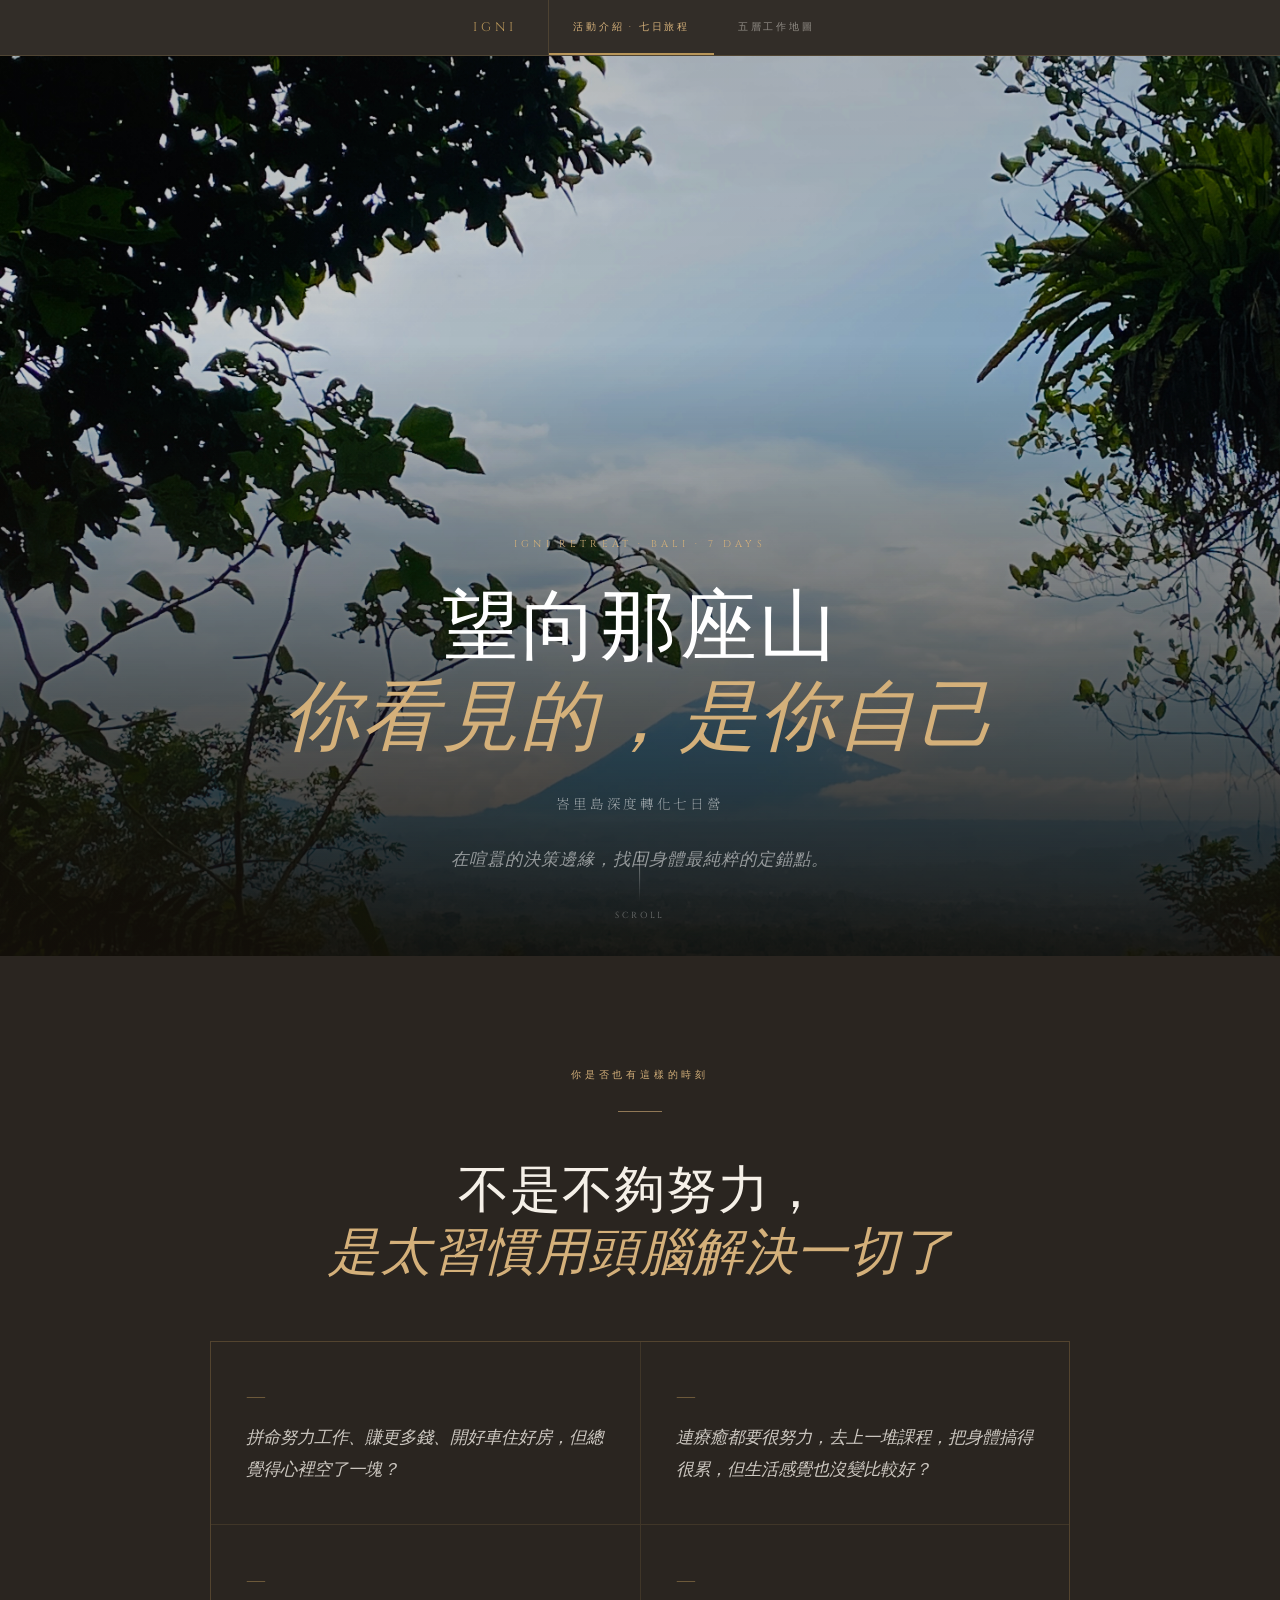
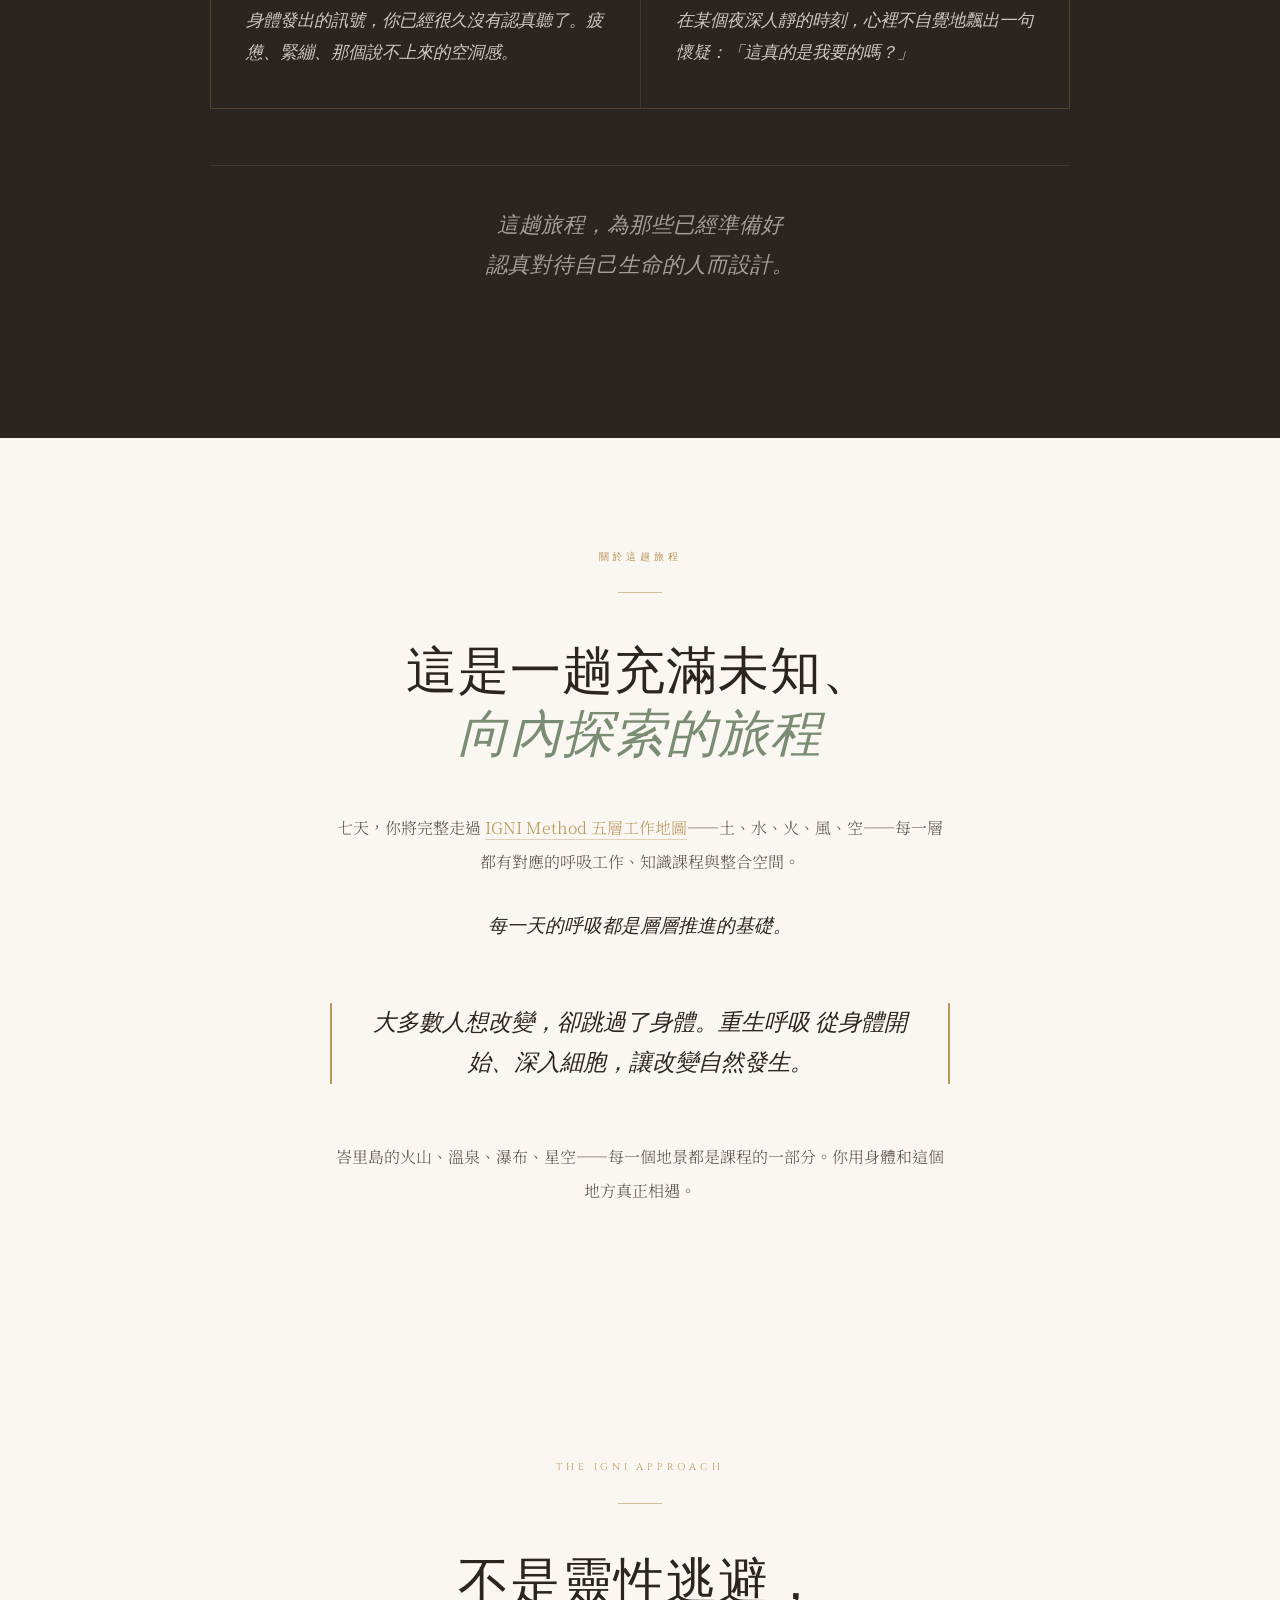
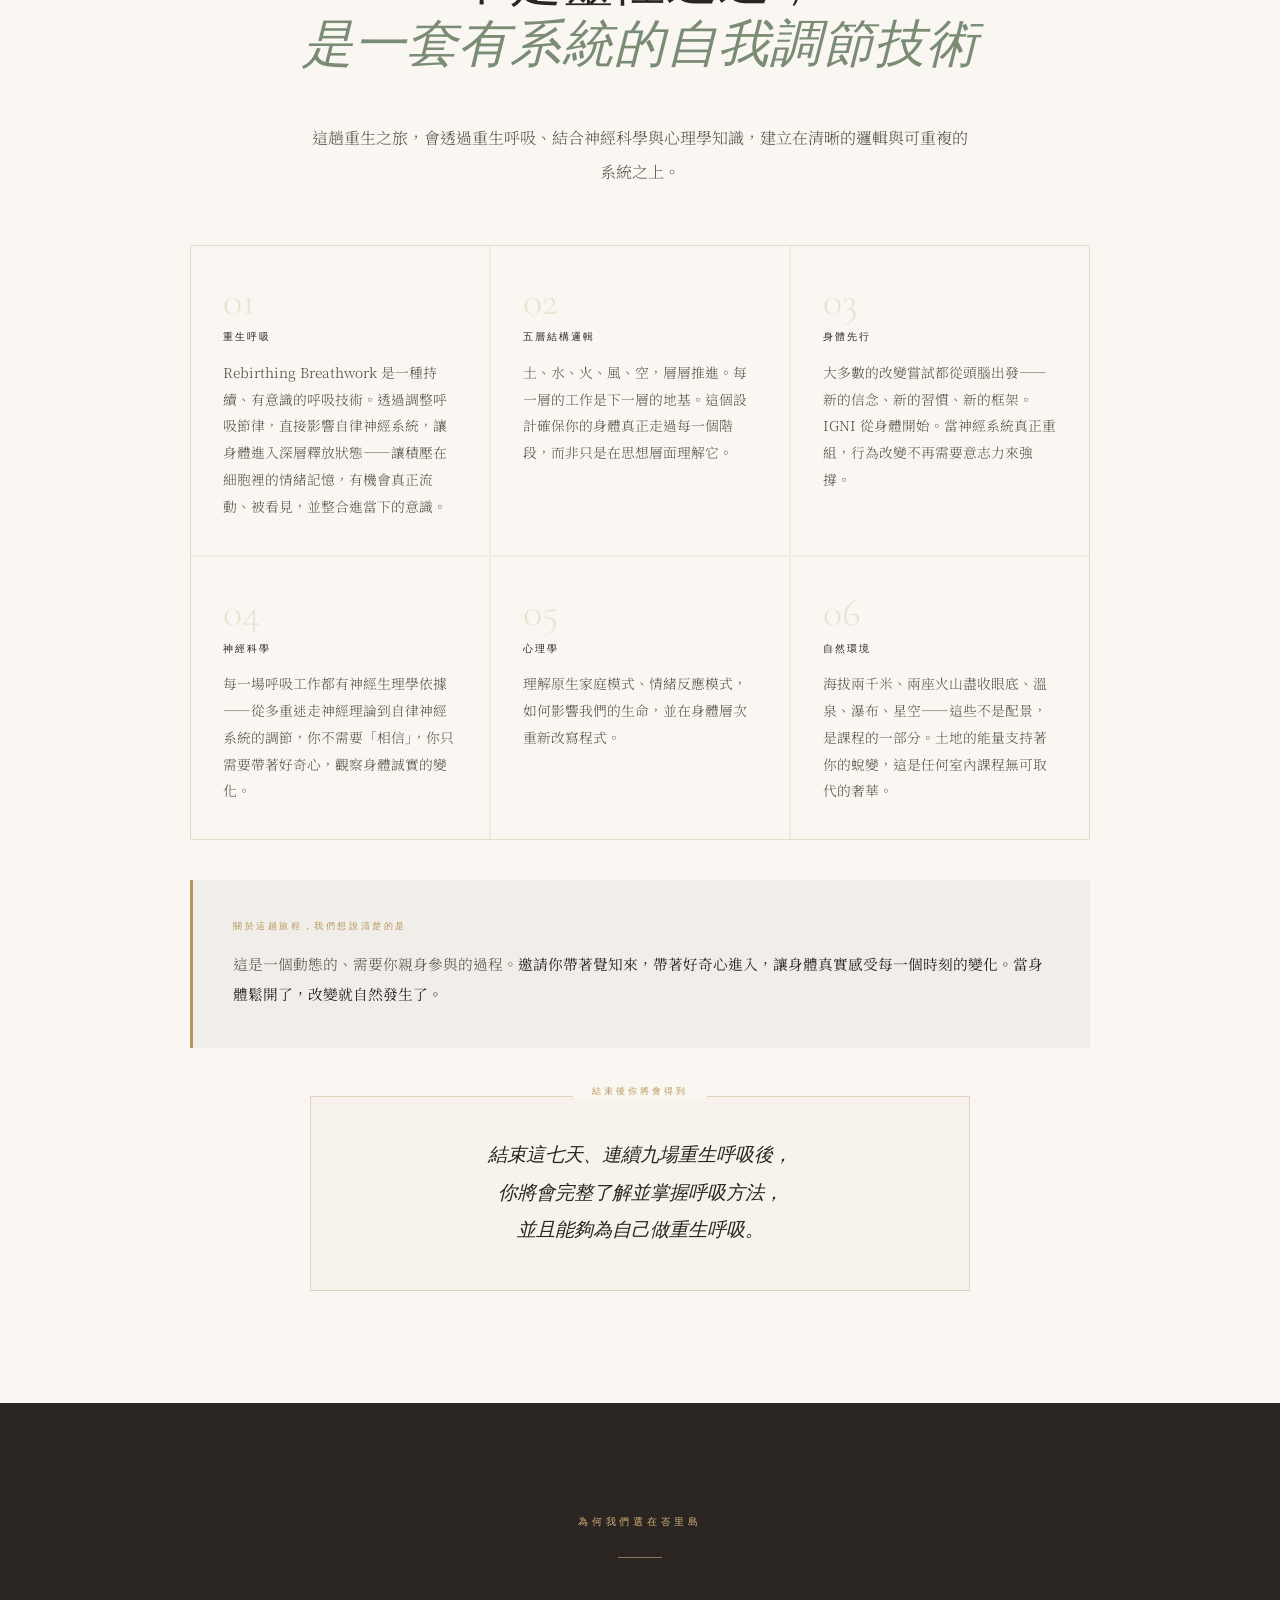
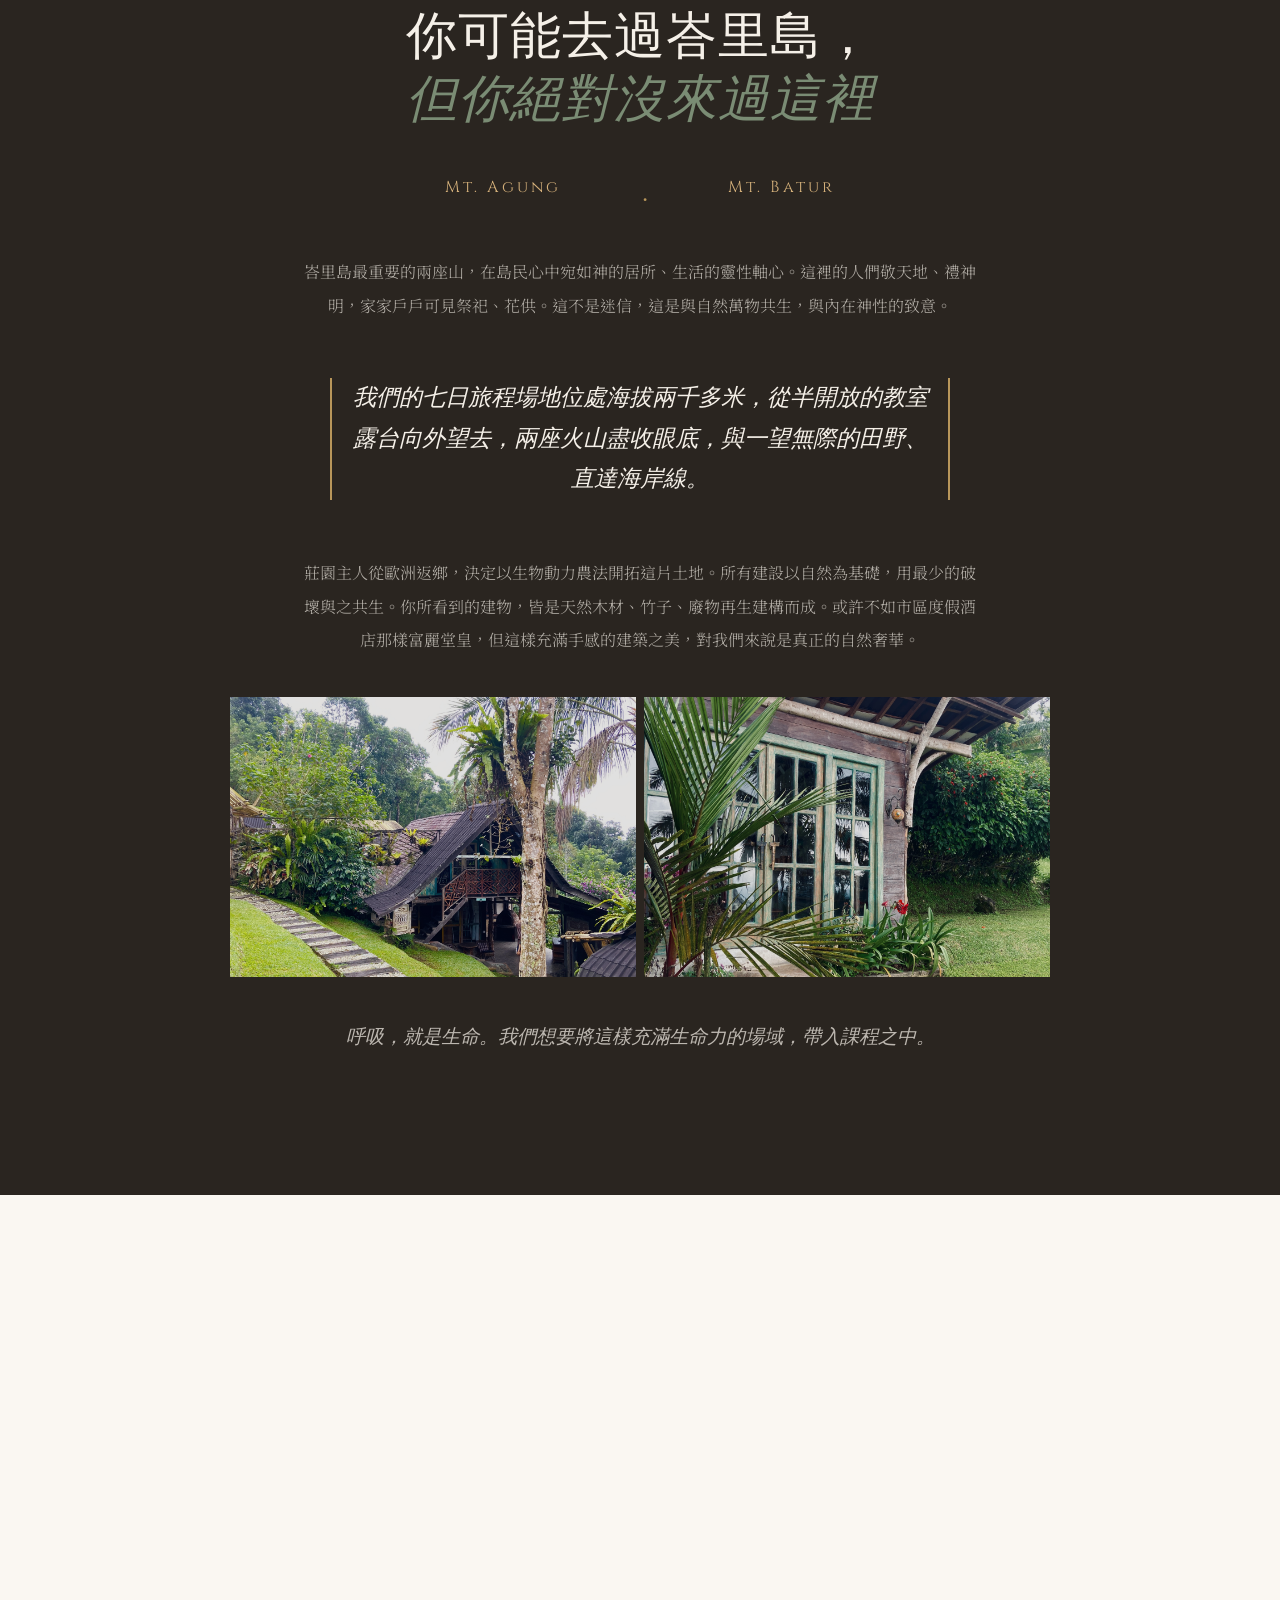
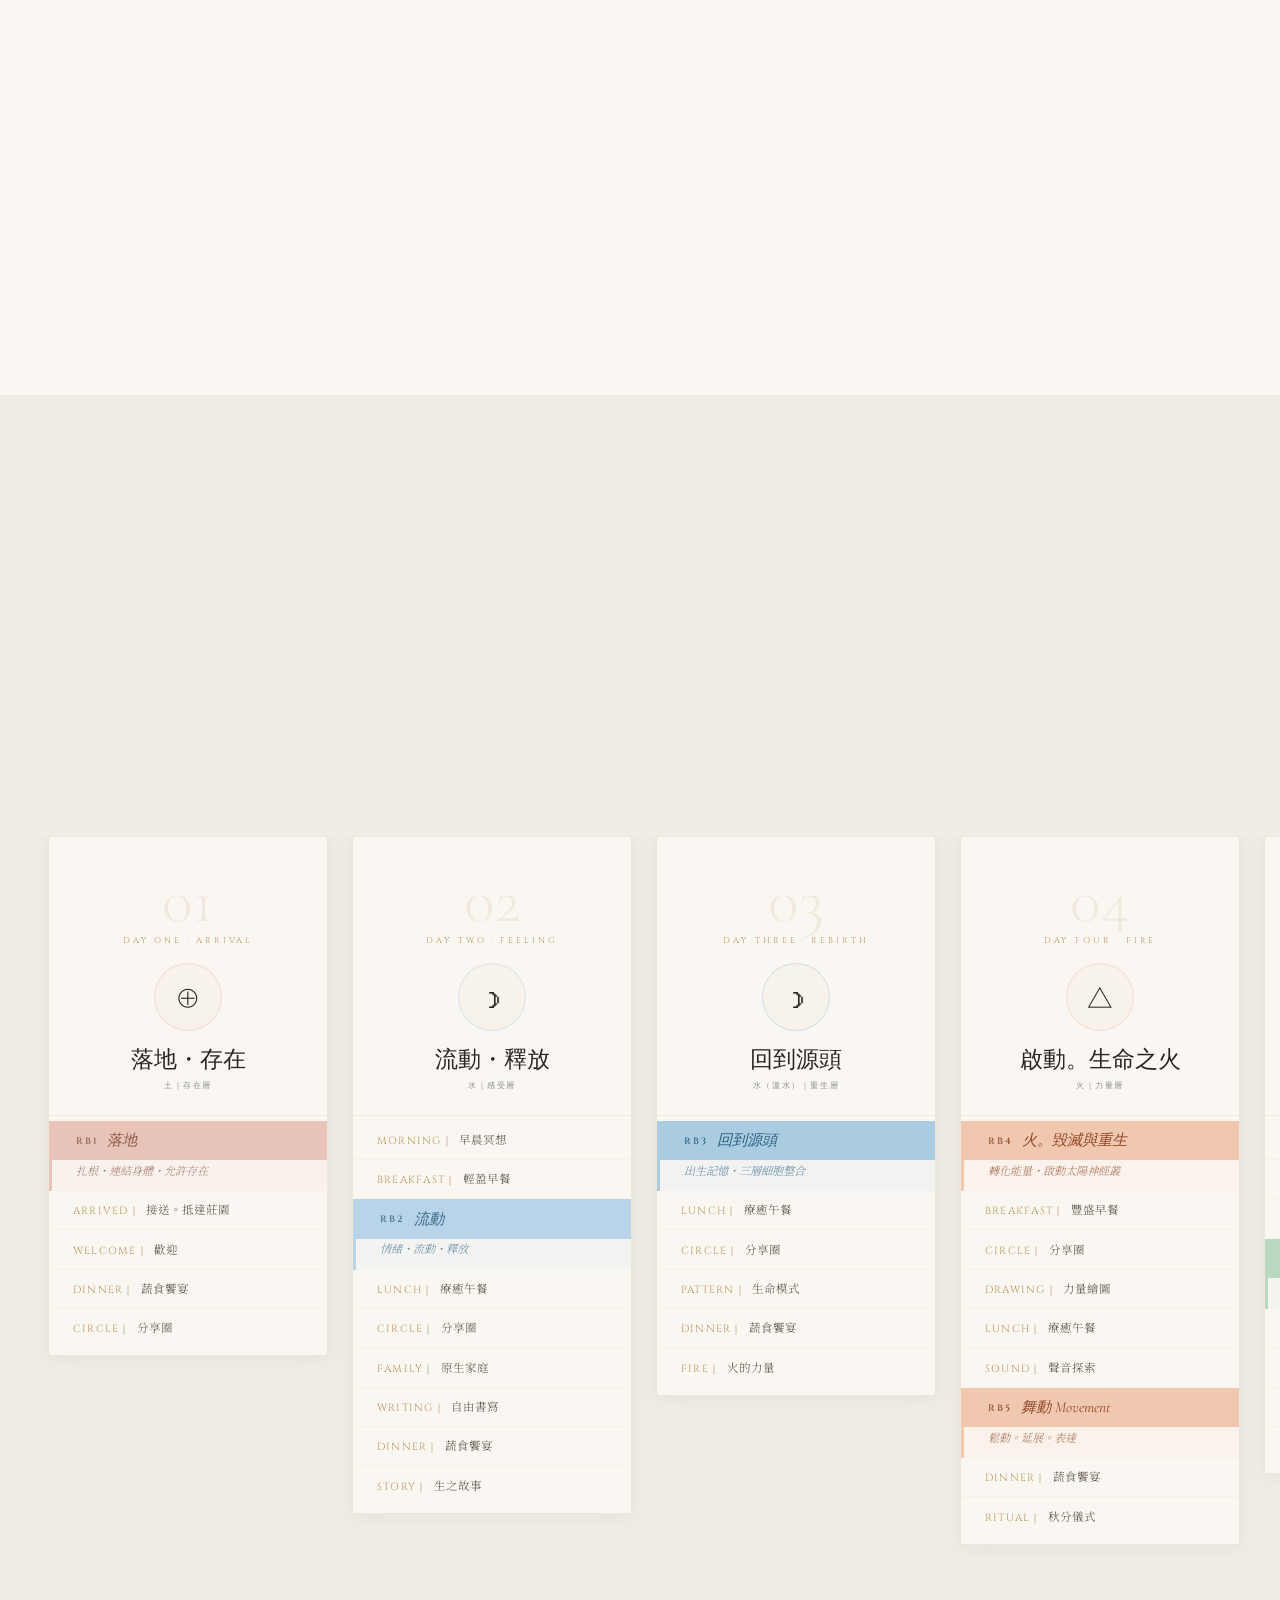
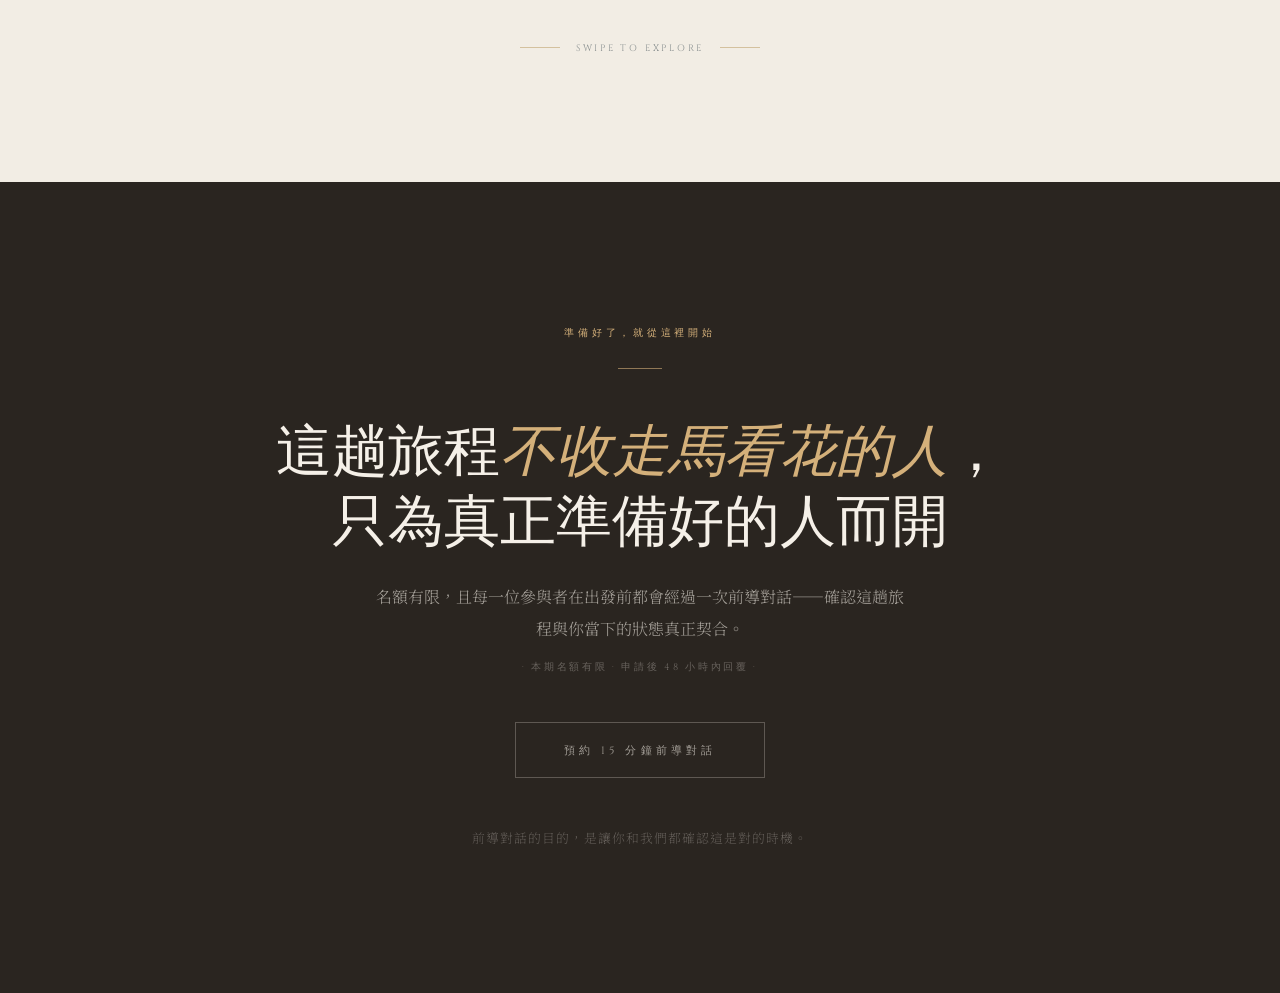
==== commit f3531796: "早晨呼吸修改" ====
--- a/index.html
+++ b/index.html
@@ -6,321 +6,360 @@
 <title>IGNI Retreat｜重生之旅・峇里島</title>
 <link href="https://fonts.googleapis.com/css2?family=Cormorant+Garamond:ital,wght@0,300;0,400;1,300;1,400&family=Noto+Serif+TC:wght@200;300;400&family=Cinzel:wght@400;600&display=swap" rel="stylesheet">
 <style>
-:root{--cream:#f5f0e8;--warm-white:#faf7f2;--charcoal:#2a2520;--ash:#5a5248;--mist:#8a9090;--sage:#7a8c74;--gold:#b8965a;--gold-light:#d4b07a;}
-*{margin:0;padding:0;box-sizing:border-box;}html{scroll-behavior:smooth;}
-body{background:var(--warm-white);color:var(--charcoal);font-family:'Noto Serif TC',serif;overflow-x:hidden;}
-.tab-nav{position:fixed;top:0;left:0;right:0;z-index:100;background:rgba(42,37,32,0.96);backdrop-filter:blur(12px);display:flex;justify-content:center;align-items:center;border-bottom:1px solid rgba(184,150,90,0.22);height:56px;}
-.tab-logo{font-family:'Cinzel',serif;font-size:0.78rem;letter-spacing:0.3em;color:var(--gold);padding:0 2rem;border-right:1px solid rgba(184,150,90,0.2);height:100%;display:flex;align-items:center;white-space:nowrap;}
-.tab-btn{font-family:'Cinzel',serif;font-size:0.62rem;letter-spacing:0.28em;text-transform:uppercase;color:rgba(245,240,232,0.48);background:none;border:none;cursor:pointer;padding:0 1.5rem;height:100%;transition:color 0.3s;border-bottom:2px solid transparent;white-space:nowrap;}
-.tab-btn:hover{color:var(--gold-light);} .tab-btn.active{color:var(--gold-light);border-bottom-color:var(--gold);}
-.page{display:none;padding-top:56px;} .page.active{display:block;}
-.divider{width:44px;height:1px;background:var(--gold);margin:0 auto 3rem;opacity:0.6;}
-.section-label{font-family:'Cinzel',serif;font-size:0.62rem;letter-spacing:0.38em;color:var(--gold);text-transform:uppercase;margin-bottom:1.8rem;text-align:center;}
-.section-title{font-family:'Cormorant Garamond',serif;font-size:clamp(1.9rem,4.5vw,3.2rem);font-weight:300;line-height:1.22;color:var(--charcoal);margin-bottom:2.8rem;letter-spacing:0.02em;text-align:center;}
-.section-title em{font-style:italic;color:var(--sage);}
-.body-text{font-size:1rem;line-height:2.1;color:var(--ash);font-weight:300;margin-bottom:1.6rem;}
-.cta-btn{display:inline-block;font-family:'Cinzel',serif;font-size:0.68rem;letter-spacing:0.38em;text-transform:uppercase;color:var(--charcoal);background:var(--gold-light);padding:1.1rem 3.5rem;text-decoration:none;cursor:pointer;border:none;transition:background 0.3s,letter-spacing 0.3s;}
-.cta-btn:hover{background:var(--gold);letter-spacing:0.48em;}
-.reveal{opacity:0;transform:translateY(22px);transition:opacity 0.9s ease,transform 0.9s ease;}
-.reveal.visible{opacity:1;transform:translateY(0);}
-.inline-link{color:var(--gold);text-decoration:none;border-bottom:1px solid rgba(184,150,90,0.4);transition:border-color 0.3s,color 0.3s;cursor:pointer;}
-.inline-link:hover{color:var(--gold-light);border-bottom-color:var(--gold-light);}
-
-/* HERO */
-.hero{position:relative;height:100vh;min-height:680px;overflow:hidden;display:flex;align-items:flex-end;justify-content:center;}
-.hero-img{position:absolute;inset:0;width:100%;height:100%;object-fit:cover;object-position:center;filter:brightness(0.84);transform:scale(1.04);animation:slowZoom 20s ease-out forwards;}
-@keyframes slowZoom{from{transform:scale(1.04)}to{transform:scale(1)}}
-.hero-overlay{position:absolute;inset:0;background:linear-gradient(to bottom,rgba(20,15,10,0.08) 0%,rgba(20,15,10,0) 32%,rgba(20,15,10,0.58) 72%,rgba(20,15,10,0.9) 100%);}
-.hero-content{position:relative;z-index:2;text-align:center;padding:0 2rem 9vh;animation:fadeUp 2s ease 0.6s both;}
-@keyframes fadeUp{from{opacity:0;transform:translateY(30px)}to{opacity:1;transform:translateY(0)}}
-.hero-eyebrow{font-family:'Cinzel',serif;font-size:0.62rem;letter-spacing:0.42em;color:var(--gold-light);text-transform:uppercase;margin-bottom:2rem;}
-.hero-title{font-family:'Cormorant Garamond',serif;font-size:clamp(2.4rem,6vw,4.8rem);font-weight:300;color:#fff;line-height:1.18;margin-bottom:1.8rem;letter-spacing:0.03em;}
-.hero-title em{font-style:italic;color:var(--gold-light);}
-.hero-sub{font-size:0.85rem;color:rgba(255,255,255,0.6);letter-spacing:0.2em;font-weight:200;margin-bottom:2rem;}
-.hero-tagline{font-family:'Cormorant Garamond',serif;font-size:1.08rem;font-style:italic;color:rgba(255,255,255,0.52);letter-spacing:0.06em;max-width:580px;margin:0 auto;line-height:1.75;}
-.scroll-cue{position:absolute;bottom:2.2rem;left:50%;transform:translateX(-50%);z-index:2;display:flex;flex-direction:column;align-items:center;gap:0.5rem;}
-.scroll-line{width:1px;height:50px;background:linear-gradient(to bottom,rgba(255,255,255,0.5),transparent);animation:pulse 2.4s ease-in-out infinite;}
-@keyframes pulse{0%,100%{opacity:0.4}50%{opacity:1}}
-.scroll-cue span{font-family:'Cinzel',serif;font-size:0.55rem;letter-spacing:0.3em;color:rgba(255,255,255,0.38);text-transform:uppercase;}
-
-/* RESONANCE */
-.resonance-band{background:var(--charcoal);padding:7rem 2rem;}
-.resonance-inner{max-width:860px;margin:0 auto;}
-.resonance-band .section-label{color:var(--gold-light);}
-.resonance-band .section-title{color:var(--cream);}
-.resonance-statements{display:grid;grid-template-columns:1fr 1fr;gap:1px;background:rgba(184,150,90,0.15);margin:3.5rem 0;border:1px solid rgba(184,150,90,0.15);}
-.resonance-item{background:var(--charcoal);padding:2.4rem 2.2rem;transition:background 0.3s;}
-.resonance-item:hover{background:rgba(184,150,90,0.06);}
-.resonance-dash{font-family:'Cormorant Garamond',serif;font-size:1.5rem;color:var(--gold);margin-bottom:0.8rem;display:block;opacity:0.5;}
-.resonance-text{font-family:'Cormorant Garamond',serif;font-size:1.08rem;font-style:italic;font-weight:300;color:rgba(245,240,232,0.8);line-height:1.85;}
-.resonance-closing{font-family:'Cormorant Garamond',serif;font-size:1.35rem;font-style:italic;font-weight:300;color:rgba(245,240,232,0.6);text-align:center;line-height:1.85;margin-top:3rem;padding:2.5rem;border-top:1px solid rgba(184,150,90,0.18);}
-
-/* ABOUT */
-.about-section{padding:7rem 2rem;max-width:820px;margin:0 auto;}
-.about-centered{text-align:center;max-width:620px;margin:0 auto 1.8rem;font-size:1rem;line-height:2.1;color:var(--ash);font-weight:300;}
-.pullquote{font-family:'Cormorant Garamond',serif;font-size:1.45rem;font-style:italic;font-weight:300;color:var(--charcoal);text-align:center;line-height:1.75;margin:3.5rem auto;max-width:620px;padding:0 1.2rem;border-left:2px solid var(--gold);border-right:2px solid var(--gold);}
-
-/* SOLUTION */
-.solution-band{background:var(--warm-white);padding:7rem 2rem;}
-.solution-inner{max-width:900px;margin:0 auto;}
-.solution-intro{text-align:center;max-width:660px;margin:0 auto 3.5rem;font-size:1rem;line-height:2.1;color:var(--ash);font-weight:300;}
-.pillars-grid{display:grid;grid-template-columns:1fr 1fr 1fr;gap:2px;background:rgba(184,150,90,0.12);border:1px solid rgba(184,150,90,0.18);margin:0 0 2.5rem;}
-.pillar{background:var(--warm-white);padding:2.2rem 2rem;transition:background 0.3s;}
-.pillar:hover{background:rgba(184,150,90,0.04);}
-.pillar-num{font-family:'Cormorant Garamond',serif;font-size:2.5rem;font-weight:300;color:rgba(184,150,90,0.22);line-height:1;margin-bottom:0.6rem;}
-.pillar-title{font-family:'Cinzel',serif;font-size:0.62rem;letter-spacing:0.2em;color:var(--charcoal);text-transform:uppercase;margin-bottom:0.9rem;}
-.pillar-desc{font-size:0.86rem;line-height:1.95;color:var(--ash);font-weight:300;}
-.myth-box{padding:2.5rem;background:rgba(42,37,32,0.04);border-left:3px solid var(--gold);}
-.myth-label{font-family:'Cinzel',serif;font-size:0.58rem;letter-spacing:0.28em;color:var(--gold);text-transform:uppercase;margin-bottom:1rem;}
-.myth-text{font-size:0.92rem;line-height:2;color:var(--ash);font-weight:300;}
-.myth-text strong{color:var(--charcoal);font-weight:400;}
-
-/* WHY BALI */
-.dark-band{background:var(--charcoal);padding:7rem 2rem;}
-.dark-band .section-label{color:var(--gold-light);}
-.dark-band .section-title{color:var(--cream);}
-.dark-band .body-text-dark{font-size:1rem;line-height:2.1;color:rgba(245,240,232,0.68);font-weight:300;margin-bottom:1.6rem;text-align:center;max-width:680px;margin-left:auto;margin-right:auto;}
-.dark-band .pullquote{color:var(--cream);border-color:var(--gold);}
-.mountain-row{display:flex;justify-content:center;gap:5rem;margin:2.5rem 0;flex-wrap:wrap;}
-.mountain-name{font-family:'Cinzel',serif;font-size:1rem;letter-spacing:0.2em;color:var(--gold-light);text-align:center;}
-
-/* FOOD */
-.food-gallery{display:grid;grid-template-columns:1fr 1fr;grid-template-rows:320px 270px;gap:6px;margin:3.5rem auto;max-width:1000px;}
-.food-gallery img{width:100%;height:100%;object-fit:cover;filter:brightness(0.95) saturate(0.9);transition:filter 0.5s,transform 0.6s;}
-.food-gallery img:hover{filter:brightness(1) saturate(1);transform:scale(1.02);}
-.fi1{grid-column:1;grid-row:1;} .fi2{grid-column:2;grid-row:1/3;height:100%;} .fi3{grid-column:1;grid-row:2;}
-
-/* CTA MID */
-.cta-block{background:linear-gradient(135deg,#2a2520 0%,#1c1810 100%);padding:7rem 2rem;text-align:center;}
-.cta-block .section-label{color:var(--gold-light);}
-.cta-block .section-title{color:var(--cream);}
-.cta-block .body-text-sm{font-size:1rem;line-height:2;color:rgba(245,240,232,0.6);max-width:540px;margin:0 auto 2.8rem;text-align:center;font-weight:300;}
-
-/* ── ITINERARY SECTION ── */
-.itinerary-section{padding:8rem 0;background:#f2ede4;overflow:hidden;}
-.itinerary-header{text-align:center;padding:0 2rem;margin-bottom:5rem;}
-
-/* SCROLL TRACK — horizontal */
-.days-wrapper{overflow-x:auto;-webkit-overflow-scrolling:touch;scrollbar-width:thin;scrollbar-color:var(--gold) transparent;padding:0 3rem 3rem;}
-.days-wrapper::-webkit-scrollbar{height:2px;}
-.days-wrapper::-webkit-scrollbar-thumb{background:var(--gold);}
-.days-track{display:flex;gap:1.5rem;width:max-content;align-items:flex-start;}
-
-/* single day block */
-.day-block{
-  width:280px;
-  flex-shrink:0;
-  background:var(--warm-white);
-  border:1px solid rgba(184,150,90,0.18);
-  overflow:hidden;
-  box-shadow:0 2px 20px rgba(42,37,32,0.06);
-  transition:box-shadow 0.3s, transform 0.3s;
-}
-.day-block:hover{
-  box-shadow:0 6px 32px rgba(42,37,32,0.12);
-  transform:translateY(-3px);
-}
-
-/* card header */
-.day-head{
-  padding:2rem 2rem 1.5rem;
-  display:flex;flex-direction:column;align-items:center;
-  text-align:center;
-  background:var(--warm-white);
-  border-bottom:1px solid rgba(184,150,90,0.12);
-}
-.day-num{
-  font-family:'Cormorant Garamond',serif;
-  font-size:4rem;font-weight:300;
-  color:rgba(184,150,90,0.14);
-  line-height:1;margin-bottom:0.1rem;
-}
-.day-lbl{
-  font-family:'Cinzel',serif;font-size:0.52rem;
-  letter-spacing:0.35em;color:var(--gold);
-  text-transform:uppercase;margin-bottom:1.1rem;
-}
-.day-totem{width:68px;height:68px;margin:0 auto 1rem;display:block;}
-.day-title{
-  font-family:'Cormorant Garamond',serif;
-  font-size:1.45rem;font-weight:400;
-  color:var(--charcoal);line-height:1.2;
-  margin-bottom:0.3rem;
-}
-.day-tag{
-  font-family:'Cinzel',serif;font-size:0.5rem;
-  letter-spacing:0.2em;color:var(--mist);
-  text-transform:uppercase;
-}
-
-/* activity rows */
-.day-body{padding:0.3rem 0 0.5rem;}
-.act{
-  display:flex;align-items:baseline;
-  padding:0.52rem 1.5rem;
-  border-bottom:1px solid rgba(184,150,90,0.07);
-  transition:background 0.18s;
-  gap:0.4rem;
-}
-.act:last-child{border-bottom:none;}
-.act:hover{background:rgba(184,150,90,0.04);}
-.act-en{
-  font-family:'Cinzel',serif;
-  font-size:0.65rem;
-  letter-spacing:0.12em;
-  color:var(--gold);
-  text-transform:uppercase;
-  white-space:nowrap;
-  flex-shrink:0;
-  line-height:1.8;
-}
-.act-zh{
-  font-size:0.72rem;
-  color:#5a5248;
-  font-weight:300;
-  line-height:1.8;
-}
-
-/* RB block */
-.rb-block{}
-.rb-head{
-  display:flex;align-items:center;gap:0.6rem;
-  padding:0.6rem 1.5rem 0.55rem;
-}
-.rb-n{
-  font-family:'Cinzel',serif;font-size:0.58rem;
-  letter-spacing:0.2em;font-weight:600;
-  text-transform:uppercase;opacity:0.9;
-  white-space:nowrap;
-}
-.rb-t{
-  font-family:'Cormorant Garamond',serif;
-  font-size:0.95rem;font-style:italic;font-weight:400;
-}
-.rb-d{
-  font-size:0.7rem;font-weight:300;font-style:italic;
-  padding:0.1rem 1.5rem 0.75rem;opacity:0.72;line-height:1.55;
-}
-
-/* SWIPE HINT */
-.swipe-hint{display:flex;align-items:center;justify-content:center;gap:1rem;margin-top:3rem;font-family:'Cinzel',serif;font-size:0.58rem;letter-spacing:0.3em;color:var(--mist);text-transform:uppercase;}
-.swipe-line{width:40px;height:1px;background:var(--gold);opacity:0.5;}
-
-/* FINAL CTA */
-.final-cta{background:var(--charcoal);padding:9rem 2rem;text-align:center;}
-.final-cta .section-label{color:var(--gold-light);}
-.final-cta-title{font-family:'Cormorant Garamond',serif;font-size:clamp(2rem,5vw,3.5rem);font-weight:300;color:var(--cream);line-height:1.25;margin-bottom:1.5rem;}
-.final-cta-title em{font-style:italic;color:var(--gold-light);}
-.final-cta-body{font-size:1rem;line-height:2;color:rgba(245,240,232,0.6);max-width:540px;margin:0 auto 1rem;font-weight:300;}
-.final-cta-small{font-family:'Cinzel',serif;font-size:0.6rem;letter-spacing:0.28em;color:rgba(245,240,232,0.3);margin-bottom:3rem;text-transform:uppercase;}
-.final-cta-buttons{display:flex;gap:1.5rem;justify-content:center;flex-wrap:wrap;}
-.btn-primary{font-family:'Cinzel',serif;font-size:0.68rem;letter-spacing:0.38em;text-transform:uppercase;color:var(--charcoal);background:var(--gold-light);padding:1.2rem 3rem;border:none;cursor:pointer;transition:background 0.3s,letter-spacing 0.3s;}
-.btn-primary:hover{background:var(--gold);letter-spacing:0.48em;}
-.btn-ghost{font-family:'Cinzel',serif;font-size:0.68rem;letter-spacing:0.38em;text-transform:uppercase;color:rgba(245,240,232,0.6);background:none;padding:1.2rem 3rem;border:1px solid rgba(245,240,232,0.25);cursor:pointer;transition:border-color 0.3s,color 0.3s;}
-.btn-ghost:hover{border-color:var(--gold-light);color:var(--gold-light);}
-.final-note{margin-top:3rem;font-size:0.8rem;color:rgba(245,240,232,0.3);font-weight:200;letter-spacing:0.08em;line-height:1.8;}
-
-/* PAGE 2 */
-.map-hero{background:var(--charcoal);padding:9rem 2rem 6rem;text-align:center;}
-.map-hero .section-label{color:var(--gold-light);}
-.map-hero .section-title{color:var(--cream);margin-bottom:1.2rem;}
-.map-hero .body-text-dark{font-size:1rem;line-height:2;color:rgba(245,240,232,0.6);max-width:620px;margin:0 auto;text-align:center;font-weight:300;}
-.layers-container{max-width:900px;margin:0 auto;padding:5rem 2rem;}
-.layer-card{display:grid;grid-template-columns:180px 1fr;border:1px solid rgba(184,150,90,0.15);border-bottom:none;overflow:hidden;transition:transform 0.3s;}
-.layer-card:last-child{border-bottom:1px solid rgba(184,150,90,0.15);}
-.layer-card:hover{transform:translateX(4px);}
-.layer-left{padding:2.5rem 2rem;display:flex;flex-direction:column;justify-content:center;align-items:center;text-align:center;border-right:1px solid rgba(184,150,90,0.15);}
-.layer-icon{font-size:2rem;margin-bottom:0.8rem;display:block;}
-.layer-element-name{font-family:'Cinzel',serif;font-size:0.95rem;letter-spacing:0.15em;margin-bottom:0.3rem;}
-.layer-zh{font-size:0.72rem;color:var(--mist);letter-spacing:0.12em;margin-bottom:0.6rem;}
-.layer-days{font-family:'Cinzel',serif;font-size:0.55rem;letter-spacing:0.2em;color:var(--gold);text-transform:uppercase;}
-.layer-right{padding:2.5rem;}
-.layer-direction{font-family:'Cinzel',serif;font-size:0.58rem;letter-spacing:0.25em;color:var(--gold);text-transform:uppercase;margin-bottom:0.8rem;}
-.layer-question{font-family:'Cormorant Garamond',serif;font-size:1.35rem;font-style:italic;font-weight:300;color:var(--charcoal);margin-bottom:1rem;line-height:1.5;}
-.layer-desc{font-size:0.88rem;line-height:1.95;color:var(--ash);font-weight:300;}
-.layer-rb{margin-top:1.2rem;padding:0.8rem 1rem;background:rgba(184,150,90,0.06);border-left:2px solid var(--gold);font-size:0.78rem;color:var(--ash);font-style:italic;line-height:1.6;}
-.layer-earth .layer-left{background:rgba(232,196,184,0.12);} .layer-earth .layer-element-name{color:#8a5a4a;}
-.layer-water .layer-left{background:rgba(184,212,232,0.12);} .layer-water .layer-element-name{color:#3a6888;}
-.layer-fire .layer-left{background:rgba(240,200,176,0.12);} .layer-fire .layer-element-name{color:#904828;}
-.layer-wind .layer-left{background:rgba(184,216,192,0.12);} .layer-wind .layer-element-name{color:#386848;}
-.layer-space .layer-left{background:rgba(200,192,224,0.12);} .layer-space .layer-element-name{color:#484080;}
-.rb-section{background:var(--charcoal);padding:6rem 2rem;}
-.rb-section .section-title{color:var(--cream);text-align:center;margin-bottom:3rem;}
-.rb-table{max-width:900px;margin:0 auto;border:1px solid rgba(184,150,90,0.2);}
-.rb-row{display:grid;grid-template-columns:60px 80px 120px 1fr 160px;border-bottom:1px solid rgba(184,150,90,0.12);transition:background 0.2s;}
-.rb-row:last-child{border-bottom:none;} .rb-row:hover{background:rgba(184,150,90,0.05);}
-.rb-row.header{background:rgba(184,150,90,0.1);border-bottom:1px solid rgba(184,150,90,0.3);}
-.rb-cell{padding:1.1rem 1rem;font-size:0.82rem;color:rgba(245,240,232,0.7);line-height:1.5;font-weight:300;border-right:1px solid rgba(184,150,90,0.1);}
-.rb-cell:last-child{border-right:none;}
-.rb-row.header .rb-cell{font-family:'Cinzel',serif;font-size:0.56rem;letter-spacing:0.22em;color:var(--gold);text-transform:uppercase;}
-.rb-cell.hl{color:rgba(245,240,232,0.95);font-style:italic;}
-
-/* PAGE 3 */
-.booking-hero{background:var(--charcoal);padding:9rem 2rem 6rem;text-align:center;}
-.booking-hero .section-label{color:var(--gold-light);}
-.booking-hero .section-title{color:var(--cream);margin-bottom:1rem;}
-.booking-hero .body-text-dark{font-size:1rem;line-height:2;color:rgba(245,240,232,0.6);max-width:580px;margin:0 auto;text-align:center;font-weight:300;}
-.booking-content{max-width:820px;margin:0 auto;padding:6rem 2rem;}
-.booking-intro{font-family:'Cormorant Garamond',serif;font-size:1.35rem;font-style:italic;color:var(--charcoal);text-align:center;line-height:1.8;margin-bottom:4rem;}
-.prep-title{font-family:'Cinzel',serif;font-size:0.65rem;letter-spacing:0.3em;color:var(--gold);text-transform:uppercase;margin-bottom:2rem;}
-.prep-items{display:grid;grid-template-columns:1fr 1fr;gap:1.5rem;margin-bottom:4rem;}
-.prep-item{padding:2rem;border:1px solid rgba(184,150,90,0.2);transition:border-color 0.3s,background 0.3s;}
-.prep-item:hover{border-color:var(--gold);background:rgba(184,150,90,0.04);}
-.prep-num{font-family:'Cormorant Garamond',serif;font-size:2.5rem;font-weight:300;color:rgba(184,150,90,0.25);margin-bottom:0.8rem;}
-.prep-item-title{font-family:'Cinzel',serif;font-size:0.7rem;letter-spacing:0.2em;color:var(--charcoal);margin-bottom:0.8rem;}
-.prep-item-desc{font-size:0.85rem;color:var(--ash);line-height:1.9;font-weight:300;}
-.after-block{margin:0 0 4rem;border:1px solid rgba(184,150,90,0.2);padding:3rem;}
-.after-title{font-family:'Cinzel',serif;font-size:0.65rem;letter-spacing:0.3em;color:var(--gold);text-transform:uppercase;margin-bottom:2rem;}
-.after-item{display:grid;grid-template-columns:90px 1fr;gap:1.5rem;align-items:start;padding-bottom:1rem;border-bottom:1px solid rgba(184,150,90,0.1);margin-bottom:1rem;}
-.after-item:last-child{border-bottom:none;margin-bottom:0;}
-.after-period{font-family:'Cinzel',serif;font-size:0.6rem;letter-spacing:0.15em;color:var(--gold);text-transform:uppercase;padding-top:0.15rem;}
-.after-desc{font-size:0.88rem;color:var(--ash);line-height:1.85;font-weight:300;}
-.form-block{padding:3.5rem;background:var(--charcoal);}
-.form-title{font-family:'Cormorant Garamond',serif;font-size:1.8rem;font-weight:300;color:var(--cream);text-align:center;margin-bottom:0.6rem;}
-.form-sub{font-size:0.82rem;color:rgba(245,240,232,0.5);text-align:center;letter-spacing:0.1em;margin-bottom:2.5rem;}
-.form-grid{display:grid;grid-template-columns:1fr 1fr;gap:1.2rem;margin-bottom:1.2rem;}
-.form-field{display:flex;flex-direction:column;gap:0.45rem;}
-.form-field.full{grid-column:1/-1;}
-.form-label{font-family:'Cinzel',serif;font-size:0.56rem;letter-spacing:0.25em;color:var(--gold);text-transform:uppercase;}
-.form-input,.form-select,.form-textarea{background:rgba(245,240,232,0.06);border:1px solid rgba(184,150,90,0.25);color:rgba(245,240,232,0.85);font-family:'Noto Serif TC',serif;font-size:0.88rem;font-weight:300;padding:0.8rem 1rem;outline:none;transition:border-color 0.3s;width:100%;}
-.form-input:focus,.form-select:focus,.form-textarea:focus{border-color:var(--gold);}
-.form-textarea{min-height:120px;resize:vertical;}
-.form-select option{background:var(--charcoal);}
-.form-submit{width:100%;margin-top:1.5rem;font-family:'Cinzel',serif;font-size:0.68rem;letter-spacing:0.38em;text-transform:uppercase;color:var(--charcoal);background:var(--gold-light);border:none;padding:1.2rem;cursor:pointer;transition:background 0.3s,letter-spacing 0.3s;}
-.form-submit:hover{background:var(--gold);letter-spacing:0.48em;}
-
-@media(max-width:640px){
-  .tab-logo{display:none;} .tab-btn{padding:0 0.9rem;font-size:0.5rem;}
-  .resonance-statements,.pillars-grid{grid-template-columns:1fr;}
-  .food-gallery{grid-template-columns:1fr;grid-template-rows:repeat(3,240px);}
-  .fi2{grid-column:1;grid-row:2;} .fi3{grid-column:1;grid-row:3;}
-  .layer-card{grid-template-columns:1fr;}
-  .layer-left{border-right:none;border-bottom:1px solid rgba(184,150,90,0.15);padding:2rem;}
-  .rb-row{grid-template-columns:50px 70px 1fr;}
-  .rb-cell:nth-child(4),.rb-cell:nth-child(5){display:none;}
-  .prep-items{grid-template-columns:1fr;}
-  .form-grid{grid-template-columns:1fr;}
-  .day-block{width:255px;}
-  .after-item{grid-template-columns:1fr;gap:0.3rem;}
-  .final-cta-buttons{flex-direction:column;align-items:center;}
-  .btn-primary,.btn-ghost{width:100%;max-width:320px;}
+
+/* ── Reset & Tokens ─────────────────────────────── */
+:root {
+  --cream:      #f5f0e8;
+  --warm-white: #faf7f2;
+  --charcoal:   #2a2520;
+  --ash:        #5a5248;
+  --mist:       #8a9090;
+  --sage:       #7a8c74;
+  --gold:       #b8965a;
+  --gold-lt:    #d4b07a;
+}
+*, *::before, *::after { margin: 0; padding: 0; box-sizing: border-box; }
+html { scroll-behavior: smooth; }
+body { background: var(--warm-white); color: var(--charcoal); font-family: 'Noto Serif TC', serif; overflow-x: hidden; }
+img { display: block; max-width: 100%; }
+
+/* ── Nav ─────────────────────────────────────────── */
+.tab-nav {
+  position: fixed; top: 0; left: 0; right: 0; z-index: 100;
+  background: rgba(42,37,32,0.96);
+  backdrop-filter: blur(12px);
+  display: flex; justify-content: center; align-items: center;
+  border-bottom: 1px solid rgba(184,150,90,0.22);
+  height: 56px;
+}
+.tab-logo {
+  font-family: 'Cinzel', serif;
+  font-size: 0.78rem; letter-spacing: 0.3em; color: var(--gold);
+  padding: 0 2rem; border-right: 1px solid rgba(184,150,90,0.2);
+  height: 100%; display: flex; align-items: center; white-space: nowrap;
+}
+.tab-btn {
+  font-family: 'Cinzel', serif;
+  font-size: 0.62rem; letter-spacing: 0.28em; text-transform: uppercase;
+  color: rgba(245,240,232,0.48); background: none; border: none; cursor: pointer;
+  padding: 0 1.5rem; height: 100%; transition: color 0.3s;
+  border-bottom: 2px solid transparent; white-space: nowrap;
+}
+.tab-btn:hover { color: var(--gold-lt); }
+.tab-btn.active { color: var(--gold-lt); border-bottom-color: var(--gold); }
+
+/* ── Pages ───────────────────────────────────────── */
+.page { display: none; padding-top: 56px; }
+.page.active { display: block; }
+
+/* ── Shared ──────────────────────────────────────── */
+.divider { width: 44px; height: 1px; background: var(--gold); margin: 0 auto 3rem; opacity: 0.6; }
+.section-label {
+  font-family: 'Cinzel', serif; font-size: 0.62rem; letter-spacing: 0.38em;
+  color: var(--gold); text-transform: uppercase; margin-bottom: 1.8rem; text-align: center;
+}
+.section-title {
+  font-family: 'Cormorant Garamond', serif;
+  font-size: clamp(1.9rem, 4.5vw, 3.2rem); font-weight: 300;
+  line-height: 1.22; color: var(--charcoal); margin-bottom: 2.8rem;
+  letter-spacing: 0.02em; text-align: center;
+}
+.section-title em { font-style: italic; color: var(--sage); }
+.body-text { font-size: 1rem; line-height: 2.1; color: var(--ash); font-weight: 300; margin-bottom: 1.6rem; }
+.cta-btn {
+  display: inline-block; font-family: 'Cinzel', serif;
+  font-size: 0.68rem; letter-spacing: 0.38em; text-transform: uppercase;
+  color: var(--charcoal); background: var(--gold-lt);
+  padding: 1.1rem 3.5rem; text-decoration: none; cursor: pointer; border: none;
+  transition: background 0.3s, letter-spacing 0.3s;
+}
+.cta-btn:hover { background: var(--gold); letter-spacing: 0.48em; }
+.inline-link {
+  color: var(--gold); text-decoration: none;
+  border-bottom: 1px solid rgba(184,150,90,0.4);
+  transition: border-color 0.3s, color 0.3s; cursor: pointer;
+}
+.inline-link:hover { color: var(--gold-lt); border-bottom-color: var(--gold-lt); }
+
+/* ── Reveal animation ────────────────────────────── */
+.reveal { opacity: 0; transform: translateY(22px); transition: opacity 0.9s ease, transform 0.9s ease; }
+.reveal.visible { opacity: 1; transform: translateY(0); }
+
+/* ── HERO ────────────────────────────────────────── */
+.hero {
+  position: relative; height: 100vh; min-height: 680px;
+  overflow: hidden; display: flex; align-items: flex-end; justify-content: center;
+}
+.hero-img {
+  position: absolute; inset: 0; width: 100%; height: 100%;
+  object-fit: cover; object-position: center;
+  filter: brightness(0.84); transform: scale(1.04);
+  animation: slowZoom 20s ease-out forwards;
+}
+@keyframes slowZoom { from { transform: scale(1.04); } to { transform: scale(1); } }
+.hero-overlay {
+  position: absolute; inset: 0;
+  background: linear-gradient(to bottom, rgba(20,15,10,0.08) 0%, rgba(20,15,10,0) 32%, rgba(20,15,10,0.58) 72%, rgba(20,15,10,0.9) 100%);
+}
+.hero-content {
+  position: relative; z-index: 2; text-align: center;
+  padding: 0 2rem 9vh;
+  animation: fadeUp 2s ease 0.6s both;
+}
+@keyframes fadeUp { from { opacity: 0; transform: translateY(30px); } to { opacity: 1; transform: translateY(0); } }
+.hero-eyebrow {
+  font-family: 'Cinzel', serif; font-size: 0.62rem; letter-spacing: 0.42em;
+  color: var(--gold-lt); text-transform: uppercase; margin-bottom: 2rem;
+}
+.hero-title {
+  font-family: 'Cormorant Garamond', serif;
+  font-size: clamp(2.4rem, 6vw, 4.8rem); font-weight: 300;
+  color: #fff; line-height: 1.18; margin-bottom: 1.8rem; letter-spacing: 0.03em;
+}
+.hero-title em { font-style: italic; color: var(--gold-lt); }
+.hero-sub { font-size: 0.85rem; color: rgba(255,255,255,0.6); letter-spacing: 0.2em; font-weight: 200; margin-bottom: 2rem; }
+.hero-tagline {
+  font-family: 'Cormorant Garamond', serif;
+  font-size: 1.08rem; font-style: italic; color: rgba(255,255,255,0.52);
+  letter-spacing: 0.06em; max-width: 580px; margin: 0 auto; line-height: 1.75;
+}
+.scroll-cue {
+  position: absolute; bottom: 2.2rem; left: 50%; transform: translateX(-50%);
+  z-index: 2; display: flex; flex-direction: column; align-items: center; gap: 0.5rem;
+}
+.scroll-line {
+  width: 1px; height: 50px;
+  background: linear-gradient(to bottom, rgba(255,255,255,0.5), transparent);
+  animation: pulse 2.4s ease-in-out infinite;
+}
+@keyframes pulse { 0%, 100% { opacity: 0.4; } 50% { opacity: 1; } }
+.scroll-cue span { font-family: 'Cinzel', serif; font-size: 0.55rem; letter-spacing: 0.3em; color: rgba(255,255,255,0.38); text-transform: uppercase; }
+
+/* ── Resonance Band ──────────────────────────────── */
+.resonance-band { background: var(--charcoal); padding: 7rem 2rem; }
+.resonance-inner { max-width: 860px; margin: 0 auto; }
+.resonance-band .section-label { color: var(--gold-lt); }
+.resonance-band .section-title { color: var(--cream); }
+.resonance-statements {
+  display: grid; grid-template-columns: 1fr 1fr;
+  gap: 1px; background: rgba(184,150,90,0.15);
+  margin: 3.5rem 0; border: 1px solid rgba(184,150,90,0.15);
+}
+.resonance-item { background: var(--charcoal); padding: 2.4rem 2.2rem; transition: background 0.3s; }
+.resonance-item:hover { background: rgba(184,150,90,0.06); }
+.resonance-dash { font-family: 'Cormorant Garamond', serif; font-size: 1.5rem; color: var(--gold); margin-bottom: 0.8rem; display: block; opacity: 0.5; }
+.resonance-text { font-family: 'Cormorant Garamond', serif; font-size: 1.08rem; font-style: italic; font-weight: 300; color: rgba(245,240,232,0.8); line-height: 1.85; }
+.resonance-closing { font-family: 'Cormorant Garamond', serif; font-size: 1.35rem; font-style: italic; font-weight: 300; color: rgba(245,240,232,0.6); text-align: center; line-height: 1.85; margin-top: 3rem; padding: 2.5rem; border-top: 1px solid rgba(184,150,90,0.18); }
+
+/* ── About ───────────────────────────────────────── */
+.about-section { padding: 7rem 2rem; max-width: 820px; margin: 0 auto; }
+.about-centered { text-align: center; max-width: 620px; margin: 0 auto 1.8rem; font-size: 1rem; line-height: 2.1; color: var(--ash); font-weight: 300; }
+.pullquote {
+  font-family: 'Cormorant Garamond', serif;
+  font-size: 1.45rem; font-style: italic; font-weight: 300;
+  color: var(--charcoal); text-align: center; line-height: 1.75;
+  margin: 3.5rem auto; max-width: 620px; padding: 0 1.2rem;
+  border-left: 2px solid var(--gold); border-right: 2px solid var(--gold);
+}
+
+/* ── Solution Band ───────────────────────────────── */
+.solution-band { background: var(--warm-white); padding: 7rem 2rem; }
+.solution-inner { max-width: 900px; margin: 0 auto; }
+.solution-intro { text-align: center; max-width: 660px; margin: 0 auto 3.5rem; font-size: 1rem; line-height: 2.1; color: var(--ash); font-weight: 300; }
+.pillars-grid {
+  display: grid; grid-template-columns: 1fr 1fr 1fr;
+  gap: 2px; background: rgba(184,150,90,0.12);
+  border: 1px solid rgba(184,150,90,0.18); margin: 0 0 2.5rem;
+}
+.pillar { background: var(--warm-white); padding: 2.2rem 2rem; transition: background 0.3s; }
+.pillar:hover { background: rgba(184,150,90,0.04); }
+.pillar-num { font-family: 'Cormorant Garamond', serif; font-size: 2.5rem; font-weight: 300; color: rgba(184,150,90,0.22); line-height: 1; margin-bottom: 0.6rem; }
+.pillar-title { font-family: 'Cinzel', serif; font-size: 0.62rem; letter-spacing: 0.2em; color: var(--charcoal); text-transform: uppercase; margin-bottom: 0.9rem; }
+.pillar-desc { font-size: 0.86rem; line-height: 1.95; color: var(--ash); font-weight: 300; }
+.myth-box { padding: 2.5rem; background: rgba(42,37,32,0.04); border-left: 3px solid var(--gold); }
+.myth-label { font-family: 'Cinzel', serif; font-size: 0.58rem; letter-spacing: 0.28em; color: var(--gold); text-transform: uppercase; margin-bottom: 1rem; }
+.myth-text { font-size: 0.92rem; line-height: 2; color: var(--ash); font-weight: 300; }
+.myth-text strong { color: var(--charcoal); font-weight: 400; }
+.outcome-box {
+  margin-top: 3rem; max-width: 660px; margin-left: auto; margin-right: auto;
+  border: 1px solid rgba(184,150,90,0.35); padding: 2.5rem 3rem;
+  position: relative; background: rgba(184,150,90,0.04);
+}
+.outcome-label {
+  position: absolute; top: -0.75rem; left: 50%; transform: translateX(-50%);
+  background: var(--warm-white); padding: 0 1.2rem;
+  font-family: 'Cinzel', serif; font-size: 0.58rem;
+  letter-spacing: 0.32em; color: var(--gold); text-transform: uppercase;
+}
+.outcome-text {
+  font-family: 'Cormorant Garamond', serif; font-size: 1.2rem; font-weight: 300;
+  line-height: 1.95; color: var(--charcoal); text-align: center; font-style: italic;
+}
+
+/* ── Dark Band (Why Bali) ────────────────────────── */
+.dark-band { background: var(--charcoal); padding: 7rem 2rem; }
+.dark-band-inner { max-width: 820px; margin: 0 auto; }
+.dark-band .section-label { color: var(--gold-lt); }
+.dark-band .section-title { color: var(--cream); }
+.dark-band .body-text-dark {
+  font-size: 1rem; line-height: 2.1; color: rgba(245,240,232,0.68);
+  font-weight: 300; margin-bottom: 1.6rem; text-align: center;
+  max-width: 680px; margin-left: auto; margin-right: auto;
+}
+.dark-band .pullquote { color: var(--cream); border-color: var(--gold); }
+.mountain-row { display: flex; justify-content: center; gap: 5rem; margin: 2.5rem 0; flex-wrap: wrap; }
+.mountain-name { font-family: 'Cinzel', serif; font-size: 1rem; letter-spacing: 0.2em; color: var(--gold-lt); text-align: center; }
+.mountain-dot { color: var(--gold); font-family: 'Cormorant Garamond', serif; font-size: 2rem; align-self: center; }
+
+/* arch photos */
+.arch-photos {
+  display: grid; grid-template-columns: 1fr 1fr; gap: 8px;
+  margin: 2.5rem auto; max-width: 820px;
+}
+.arch-photos img { width: 100%; height: 280px; object-fit: cover; filter: brightness(0.9) saturate(0.85); transition: filter 0.5s; }
+.arch-photos img:hover { filter: brightness(1) saturate(1); }
+
+/* ── Food Section ────────────────────────────────── */
+.food-section { padding: 7rem 0; }
+.food-header { text-align: center; padding: 0 2rem; max-width: 820px; margin: 0 auto 4rem; }
+.cook-img-wrap { max-width: 820px; margin: 0 auto 2rem; padding: 0 2rem; }
+.cook-img-wrap img { width: 100%; height: 380px; object-fit: cover; filter: brightness(0.92) saturate(0.88); }
+.food-gallery {
+  display: grid; grid-template-columns: 1fr 1fr;
+  grid-template-rows: 320px 270px;
+  gap: 6px; margin: 0 auto; max-width: 1000px; padding: 0 2rem;
+}
+.food-gallery img { width: 100%; height: 100%; object-fit: cover; filter: brightness(0.95) saturate(0.9); transition: filter 0.5s, transform 0.6s; }
+.food-gallery img:hover { filter: brightness(1) saturate(1); transform: scale(1.02); }
+.fi1 { grid-column: 1; grid-row: 1; }
+.fi2 { grid-column: 2; grid-row: 1 / 3; height: 100%; }
+.fi3 { grid-column: 1; grid-row: 2; }
+.food-body { max-width: 820px; margin: 3.5rem auto 0; padding: 0 2rem; }
+
+/* ── CTA Mid ─────────────────────────────────────── */
+.cta-block { background: linear-gradient(135deg, #2a2520 0%, #1c1810 100%); padding: 7rem 2rem; text-align: center; }
+.cta-block .section-label { color: var(--gold-lt); }
+.cta-block .section-title { color: var(--cream); }
+.cta-block .body-text-sm { font-size: 1rem; line-height: 2; color: rgba(245,240,232,0.6); max-width: 540px; margin: 0 auto 2.8rem; text-align: center; font-weight: 300; }
+
+/* ── Itinerary ───────────────────────────────────── */
+.itinerary-section { padding: 8rem 0; background: #f2ede4; overflow: hidden; }
+.itinerary-header { text-align: center; padding: 0 2rem; margin-bottom: 5rem; }
+.days-wrapper { overflow-x: auto; -webkit-overflow-scrolling: touch; scrollbar-width: thin; scrollbar-color: var(--gold) transparent; padding: 0 3rem 3rem; }
+.days-wrapper::-webkit-scrollbar { height: 2px; }
+.days-wrapper::-webkit-scrollbar-thumb { background: var(--gold); }
+.days-track { display: flex; gap: 1.5rem; width: max-content; align-items: flex-start; }
+.day-block { width: 280px; flex-shrink: 0; background: var(--warm-white); border: 1px solid rgba(184,150,90,0.18); overflow: hidden; box-shadow: 0 2px 20px rgba(42,37,32,0.06); transition: box-shadow 0.3s, transform 0.3s; }
+.day-block:hover { box-shadow: 0 6px 32px rgba(42,37,32,0.12); transform: translateY(-3px); }
+.day-head { padding: 2rem 2rem 1.5rem; display: flex; flex-direction: column; align-items: center; text-align: center; background: var(--warm-white); border-bottom: 1px solid rgba(184,150,90,0.12); }
+.day-num { font-family: 'Cormorant Garamond', serif; font-size: 4rem; font-weight: 300; color: rgba(184,150,90,0.14); line-height: 1; margin-bottom: 0.1rem; }
+.day-lbl { font-family: 'Cinzel', serif; font-size: 0.52rem; letter-spacing: 0.35em; color: var(--gold); text-transform: uppercase; margin-bottom: 1.1rem; }
+/* element circle icon */
+.day-icon {
+  width: 68px; height: 68px; border-radius: 50%;
+  border: 1px solid rgba(184,150,90,0.3);
+  display: flex; align-items: center; justify-content: center;
+  font-size: 1.6rem; margin: 0 auto 1rem;
+  background: rgba(184,150,90,0.04);
+}
+.day-title { font-family: 'Cormorant Garamond', serif; font-size: 1.45rem; font-weight: 400; color: var(--charcoal); line-height: 1.2; margin-bottom: 0.3rem; }
+.day-tag { font-family: 'Cinzel', serif; font-size: 0.5rem; letter-spacing: 0.2em; color: var(--mist); text-transform: uppercase; }
+.day-body { padding: 0.3rem 0 0.5rem; }
+.act { display: flex; align-items: baseline; padding: 0.52rem 1.5rem; border-bottom: 1px solid rgba(184,150,90,0.07); transition: background 0.18s; gap: 0.4rem; }
+.act:last-child { border-bottom: none; }
+.act:hover { background: rgba(184,150,90,0.04); }
+.act-en { font-family: 'Cinzel', serif; font-size: 0.65rem; letter-spacing: 0.12em; color: var(--gold); text-transform: uppercase; white-space: nowrap; flex-shrink: 0; line-height: 1.8; }
+.act-zh { font-size: 0.72rem; color: #5a5248; font-weight: 300; line-height: 1.8; }
+
+.rb-head { display: flex; align-items: center; gap: 0.6rem; padding: 0.6rem 1.5rem 0.55rem; }
+.rb-n { font-family: 'Cinzel', serif; font-size: 0.58rem; letter-spacing: 0.2em; font-weight: 600; text-transform: uppercase; opacity: 0.9; white-space: nowrap; }
+.rb-t { font-family: 'Cormorant Garamond', serif; font-size: 0.95rem; font-style: italic; font-weight: 400; }
+.rb-d { font-size: 0.7rem; font-weight: 300; font-style: italic; padding: 0.1rem 1.5rem 0.75rem; opacity: 0.72; line-height: 1.55; }
+.swipe-hint { display: flex; align-items: center; justify-content: center; gap: 1rem; margin-top: 3rem; font-family: 'Cinzel', serif; font-size: 0.58rem; letter-spacing: 0.3em; color: var(--mist); text-transform: uppercase; }
+.swipe-line { width: 40px; height: 1px; background: var(--gold); opacity: 0.5; }
+
+/* ── Final CTA ───────────────────────────────────── */
+.final-cta { background: var(--charcoal); padding: 9rem 2rem; text-align: center; }
+.final-cta .section-label { color: var(--gold-lt); }
+.final-cta-title { font-family: 'Cormorant Garamond', serif; font-size: clamp(2rem, 5vw, 3.5rem); font-weight: 300; color: var(--cream); line-height: 1.25; margin-bottom: 1.5rem; }
+.final-cta-title em { font-style: italic; color: var(--gold-lt); }
+.final-cta-body { font-size: 1rem; line-height: 2; color: rgba(245,240,232,0.6); max-width: 540px; margin: 0 auto 1rem; font-weight: 300; }
+.final-cta-small { font-family: 'Cinzel', serif; font-size: 0.6rem; letter-spacing: 0.28em; color: rgba(245,240,232,0.3); margin-bottom: 3rem; text-transform: uppercase; }
+.final-cta-buttons { display: flex; gap: 1.5rem; justify-content: center; flex-wrap: wrap; }
+.btn-ghost { font-family: 'Cinzel', serif; font-size: 0.68rem; letter-spacing: 0.38em; text-transform: uppercase; color: rgba(245,240,232,0.6); background: none; padding: 1.2rem 3rem; border: 1px solid rgba(245,240,232,0.25); cursor: pointer; text-decoration: none; display: inline-block; transition: border-color 0.3s, color 0.3s; }
+.btn-ghost:hover { border-color: var(--gold-lt); color: var(--gold-lt); }
+.final-note { margin-top: 3rem; font-size: 0.8rem; color: rgba(245,240,232,0.3); font-weight: 200; letter-spacing: 0.08em; line-height: 1.8; }
+
+/* ── Page 2 — Five Layers ────────────────────────── */
+.map-hero { background: var(--charcoal); padding: 9rem 2rem 6rem; text-align: center; }
+.map-hero .section-label { color: var(--gold-lt); }
+.map-hero .section-title { color: var(--cream); margin-bottom: 1.2rem; }
+.map-hero .body-text-dark { font-size: 1rem; line-height: 2; color: rgba(245,240,232,0.6); max-width: 620px; margin: 0 auto; text-align: center; font-weight: 300; }
+.layers-container { max-width: 900px; margin: 0 auto; padding: 5rem 2rem; }
+.layer-card { display: grid; grid-template-columns: 180px 1fr; border: 1px solid rgba(184,150,90,0.15); border-bottom: none; overflow: hidden; transition: transform 0.3s; }
+.layer-card:last-child { border-bottom: 1px solid rgba(184,150,90,0.15); }
+.layer-card:hover { transform: translateX(4px); }
+.layer-left { padding: 2.5rem 2rem; display: flex; flex-direction: column; justify-content: center; align-items: center; text-align: center; border-right: 1px solid rgba(184,150,90,0.15); }
+.layer-icon { font-size: 2rem; margin-bottom: 0.8rem; display: block; }
+.layer-element-name { font-family: 'Cinzel', serif; font-size: 0.95rem; letter-spacing: 0.15em; margin-bottom: 0.3rem; }
+.layer-zh { font-size: 0.72rem; color: var(--mist); letter-spacing: 0.12em; margin-bottom: 0.6rem; }
+.layer-days { font-family: 'Cinzel', serif; font-size: 0.55rem; letter-spacing: 0.2em; color: var(--gold); text-transform: uppercase; }
+.layer-right { padding: 2.5rem; }
+.layer-direction { font-family: 'Cinzel', serif; font-size: 0.58rem; letter-spacing: 0.25em; color: var(--gold); text-transform: uppercase; margin-bottom: 0.8rem; }
+.layer-question { font-family: 'Cormorant Garamond', serif; font-size: 1.35rem; font-style: italic; font-weight: 300; color: var(--charcoal); margin-bottom: 1rem; line-height: 1.5; }
+.layer-desc { font-size: 0.88rem; line-height: 1.95; color: var(--ash); font-weight: 300; }
+.layer-rb { margin-top: 1.2rem; padding: 0.8rem 1rem; background: rgba(184,150,90,0.06); border-left: 2px solid var(--gold); font-size: 0.78rem; color: var(--ash); font-style: italic; line-height: 1.6; }
+.layer-earth .layer-left { background: rgba(232,196,184,0.12); }
+.layer-earth .layer-element-name { color: #8a5a4a; }
+.layer-water .layer-left { background: rgba(184,212,232,0.12); }
+.layer-water .layer-element-name { color: #3a6888; }
+.layer-fire .layer-left { background: rgba(240,200,176,0.12); }
+.layer-fire .layer-element-name { color: #904828; }
+.layer-wind .layer-left { background: rgba(184,216,192,0.12); }
+.layer-wind .layer-element-name { color: #386848; }
+.layer-space .layer-left { background: rgba(200,192,224,0.12); }
+.layer-space .layer-element-name { color: #484080; }
+
+/* ── Responsive ──────────────────────────────────── */
+@media (max-width: 900px) {
+  .pillars-grid { grid-template-columns: 1fr 1fr; }
+  .layer-card { grid-template-columns: 140px 1fr; }
+}
+@media (max-width: 720px) {
+  .tab-logo { display: none; }
+  .tab-btn { padding: 0 0.9rem; font-size: 0.5rem; }
+  .resonance-statements { grid-template-columns: 1fr; }
+  .pillars-grid { grid-template-columns: 1fr; }
+  .arch-photos { grid-template-columns: 1fr; }
+  .arch-photos img { height: 220px; }
+  .food-gallery { grid-template-columns: 1fr; grid-template-rows: 260px 260px 260px; }
+  .fi2 { grid-column: 1; grid-row: 2; height: 260px; }
+  .fi3 { grid-column: 1; grid-row: 3; }
+  .cook-img-wrap img { height: 260px; }
+  .layer-card { grid-template-columns: 1fr; }
+  .layer-left { border-right: none; border-bottom: 1px solid rgba(184,150,90,0.15); padding: 1.5rem 2rem; }
+}
+@media (max-width: 480px) {
+  .hero-title { font-size: 2.4rem; }
+  .final-cta-buttons { flex-direction: column; align-items: center; }
 }
 </style>
 </head>
 <body>
 
+<!-- ═══ NAV ═══════════════════════════════════════ -->
 <nav class="tab-nav">
   <div class="tab-logo">IGNI</div>
   <button class="tab-btn active" onclick="showTab('tab1')">活動介紹 · 七日旅程</button>
   <button class="tab-btn" onclick="showTab('tab2')">五層工作地圖</button>
-
 </nav>
 
-<!-- PAGE 1 -->
+<!-- ═══ PAGE 1 ════════════════════════════════════ -->
 <div class="page active" id="tab1">
 
+<!-- HERO -->
 <div class="hero">
-  <img class="hero-img" src="[data-uri]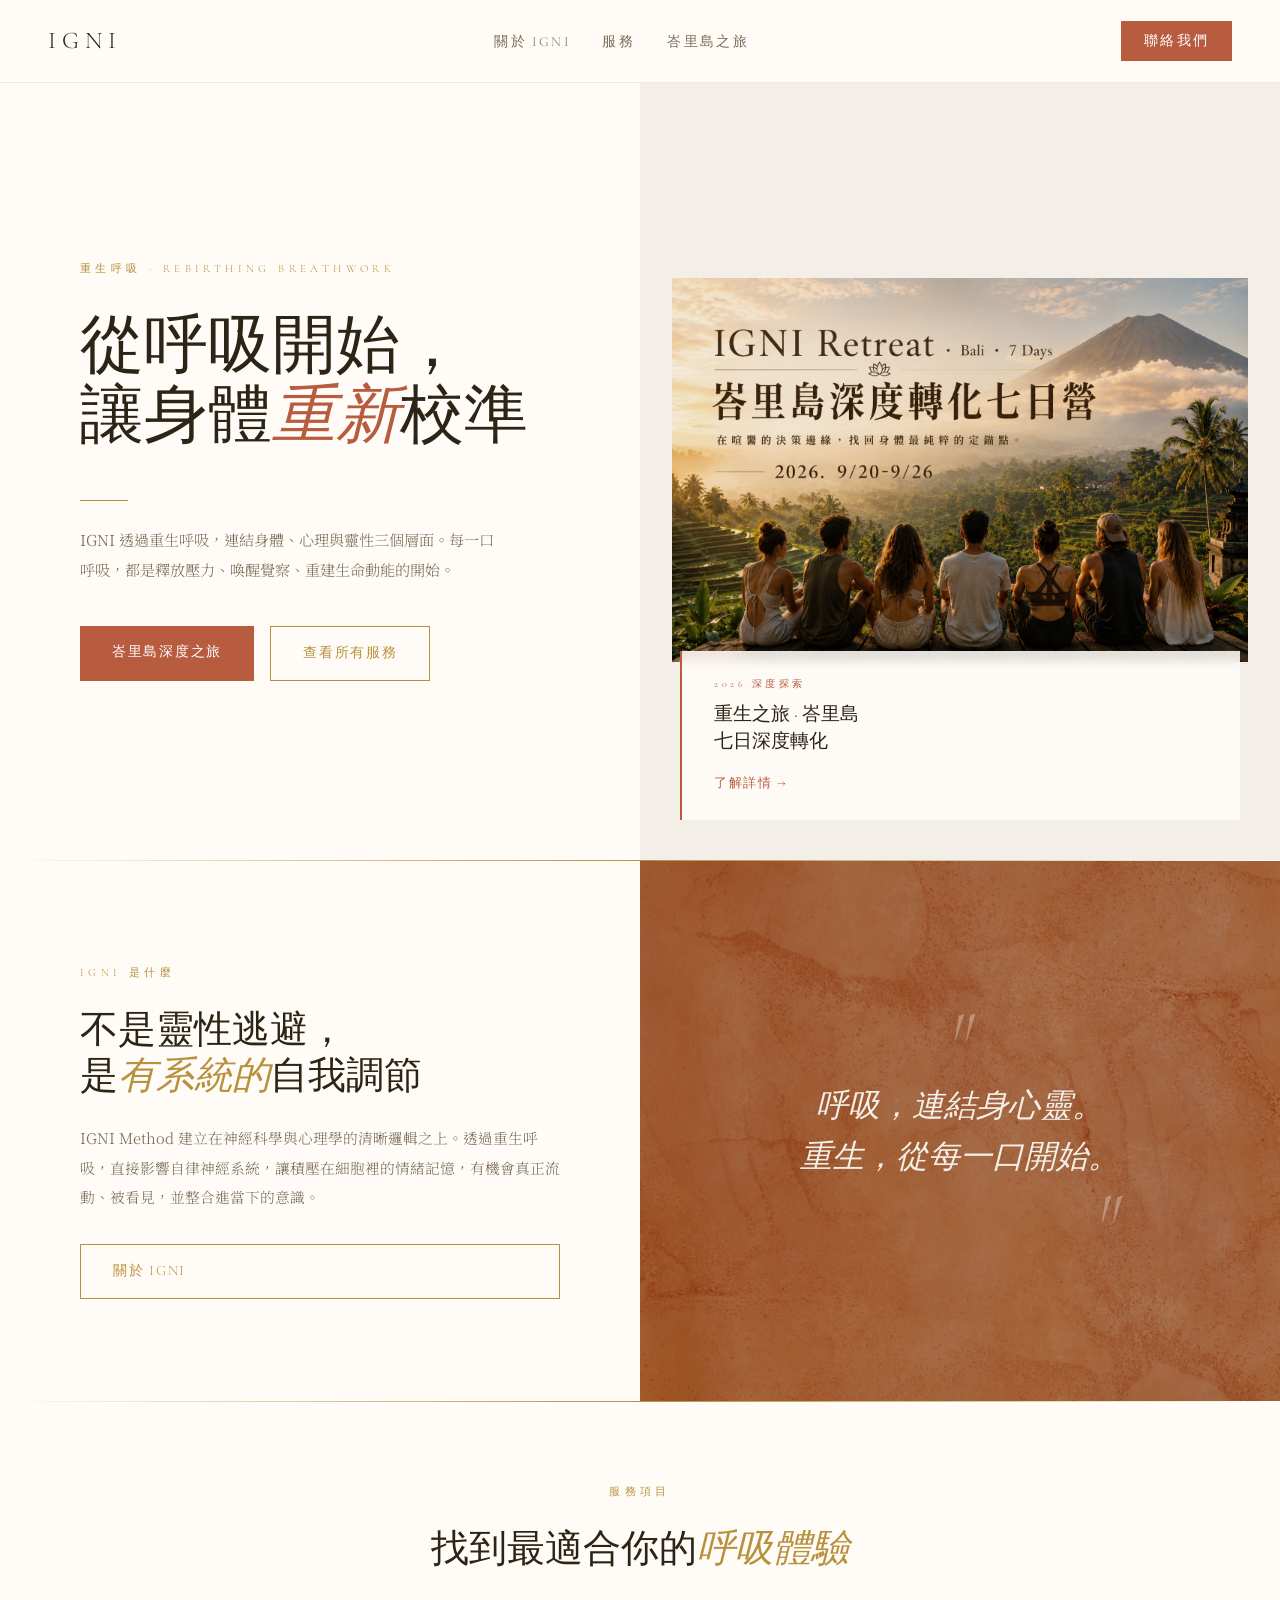
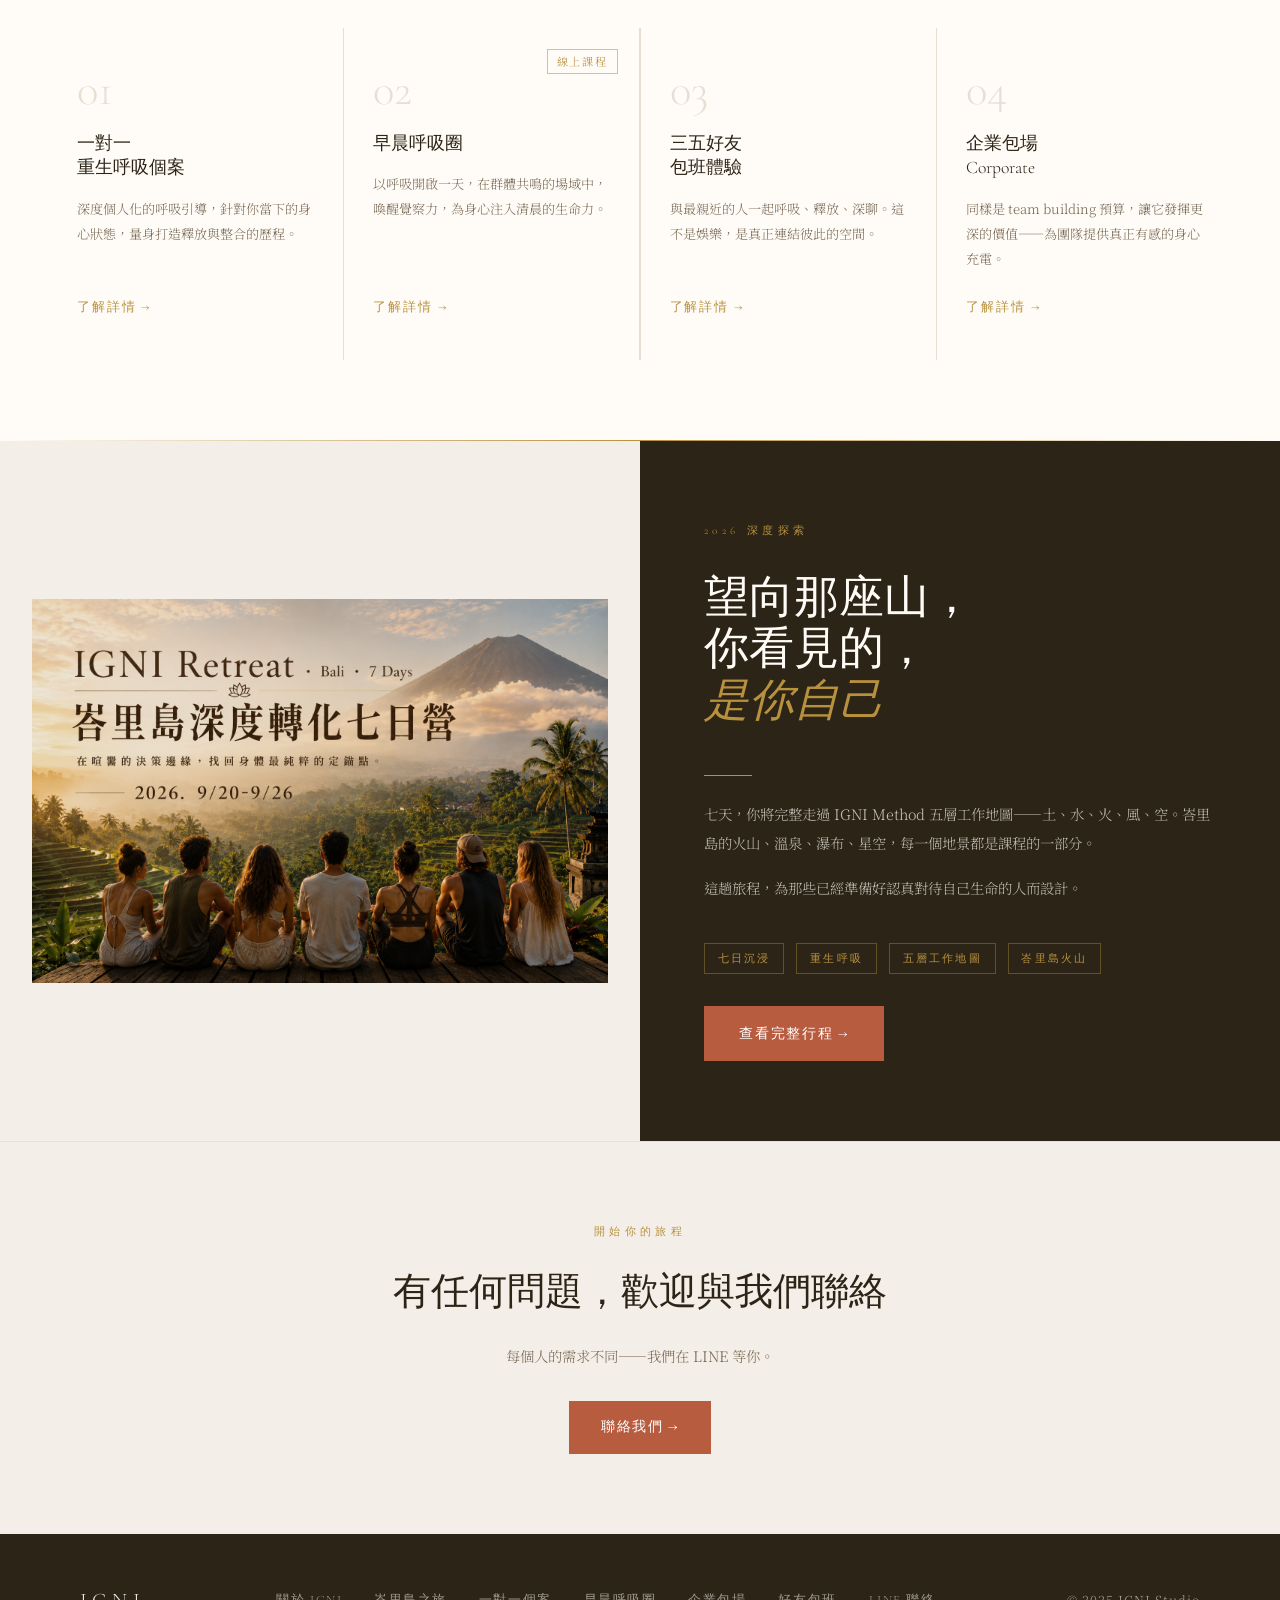
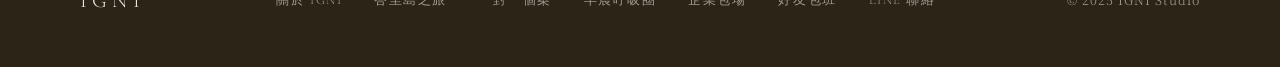
==== commit fc7a857f: "首頁" ====
--- a/index.html
+++ b/index.html
@@ -1,755 +1,687 @@
 <!DOCTYPE html>
-<html lang="zh-TW">
+<html lang="zh-Hant">
 <head>
-<meta charset="UTF-8">
-<meta name="viewport" content="width=device-width, initial-scale=1.0">
-<title>IGNI Retreat｜重生之旅・峇里島</title>
-<link href="https://fonts.googleapis.com/css2?family=Cormorant+Garamond:ital,wght@0,300;0,400;1,300;1,400&family=Noto+Serif+TC:wght@200;300;400&family=Cinzel:wght@400;600&display=swap" rel="stylesheet">
-<style>
-
-/* ── Reset & Tokens ─────────────────────────────── */
-:root {
-  --cream:      #f5f0e8;
-  --warm-white: #faf7f2;
-  --charcoal:   #2a2520;
-  --ash:        #5a5248;
-  --mist:       #8a9090;
-  --sage:       #7a8c74;
-  --gold:       #b8965a;
-  --gold-lt:    #d4b07a;
-}
-*, *::before, *::after { margin: 0; padding: 0; box-sizing: border-box; }
-html { scroll-behavior: smooth; }
-body { background: var(--warm-white); color: var(--charcoal); font-family: 'Noto Serif TC', serif; overflow-x: hidden; }
-img { display: block; max-width: 100%; }
-
-/* ── Nav ─────────────────────────────────────────── */
-.tab-nav {
-  position: fixed; top: 0; left: 0; right: 0; z-index: 100;
-  background: rgba(42,37,32,0.96);
-  backdrop-filter: blur(12px);
-  display: flex; justify-content: center; align-items: center;
-  border-bottom: 1px solid rgba(184,150,90,0.22);
-  height: 56px;
-}
-.tab-logo {
-  font-family: 'Cinzel', serif;
-  font-size: 0.78rem; letter-spacing: 0.3em; color: var(--gold);
-  padding: 0 2rem; border-right: 1px solid rgba(184,150,90,0.2);
-  height: 100%; display: flex; align-items: center; white-space: nowrap;
-}
-.tab-btn {
-  font-family: 'Cinzel', serif;
-  font-size: 0.62rem; letter-spacing: 0.28em; text-transform: uppercase;
-  color: rgba(245,240,232,0.48); background: none; border: none; cursor: pointer;
-  padding: 0 1.5rem; height: 100%; transition: color 0.3s;
-  border-bottom: 2px solid transparent; white-space: nowrap;
-}
-.tab-btn:hover { color: var(--gold-lt); }
-.tab-btn.active { color: var(--gold-lt); border-bottom-color: var(--gold); }
-
-/* ── Pages ───────────────────────────────────────── */
-.page { display: none; padding-top: 56px; }
-.page.active { display: block; }
-
-/* ── Shared ──────────────────────────────────────── */
-.divider { width: 44px; height: 1px; background: var(--gold); margin: 0 auto 3rem; opacity: 0.6; }
-.section-label {
-  font-family: 'Cinzel', serif; font-size: 0.62rem; letter-spacing: 0.38em;
-  color: var(--gold); text-transform: uppercase; margin-bottom: 1.8rem; text-align: center;
-}
-.section-title {
-  font-family: 'Cormorant Garamond', serif;
-  font-size: clamp(1.9rem, 4.5vw, 3.2rem); font-weight: 300;
-  line-height: 1.22; color: var(--charcoal); margin-bottom: 2.8rem;
-  letter-spacing: 0.02em; text-align: center;
-}
-.section-title em { font-style: italic; color: var(--sage); }
-.body-text { font-size: 1rem; line-height: 2.1; color: var(--ash); font-weight: 300; margin-bottom: 1.6rem; }
-.cta-btn {
-  display: inline-block; font-family: 'Cinzel', serif;
-  font-size: 0.68rem; letter-spacing: 0.38em; text-transform: uppercase;
-  color: var(--charcoal); background: var(--gold-lt);
-  padding: 1.1rem 3.5rem; text-decoration: none; cursor: pointer; border: none;
-  transition: background 0.3s, letter-spacing 0.3s;
-}
-.cta-btn:hover { background: var(--gold); letter-spacing: 0.48em; }
-.inline-link {
-  color: var(--gold); text-decoration: none;
-  border-bottom: 1px solid rgba(184,150,90,0.4);
-  transition: border-color 0.3s, color 0.3s; cursor: pointer;
-}
-.inline-link:hover { color: var(--gold-lt); border-bottom-color: var(--gold-lt); }
-
-/* ── Reveal animation ────────────────────────────── */
-.reveal { opacity: 0; transform: translateY(22px); transition: opacity 0.9s ease, transform 0.9s ease; }
-.reveal.visible { opacity: 1; transform: translateY(0); }
-
-/* ── HERO ────────────────────────────────────────── */
-.hero {
-  position: relative; height: 100vh; min-height: 680px;
-  overflow: hidden; display: flex; align-items: flex-end; justify-content: center;
-}
-.hero-img {
-  position: absolute; inset: 0; width: 100%; height: 100%;
-  object-fit: cover; object-position: center;
-  filter: brightness(0.84); transform: scale(1.04);
-  animation: slowZoom 20s ease-out forwards;
-}
-@keyframes slowZoom { from { transform: scale(1.04); } to { transform: scale(1); } }
-.hero-overlay {
-  position: absolute; inset: 0;
-  background: linear-gradient(to bottom, rgba(20,15,10,0.08) 0%, rgba(20,15,10,0) 32%, rgba(20,15,10,0.58) 72%, rgba(20,15,10,0.9) 100%);
-}
-.hero-content {
-  position: relative; z-index: 2; text-align: center;
-  padding: 0 2rem 9vh;
-  animation: fadeUp 2s ease 0.6s both;
-}
-@keyframes fadeUp { from { opacity: 0; transform: translateY(30px); } to { opacity: 1; transform: translateY(0); } }
-.hero-eyebrow {
-  font-family: 'Cinzel', serif; font-size: 0.62rem; letter-spacing: 0.42em;
-  color: var(--gold-lt); text-transform: uppercase; margin-bottom: 2rem;
-}
-.hero-title {
-  font-family: 'Cormorant Garamond', serif;
-  font-size: clamp(2.4rem, 6vw, 4.8rem); font-weight: 300;
-  color: #fff; line-height: 1.18; margin-bottom: 1.8rem; letter-spacing: 0.03em;
-}
-.hero-title em { font-style: italic; color: var(--gold-lt); }
-.hero-sub { font-size: 0.85rem; color: rgba(255,255,255,0.6); letter-spacing: 0.2em; font-weight: 200; margin-bottom: 2rem; }
-.hero-tagline {
-  font-family: 'Cormorant Garamond', serif;
-  font-size: 1.08rem; font-style: italic; color: rgba(255,255,255,0.52);
-  letter-spacing: 0.06em; max-width: 580px; margin: 0 auto; line-height: 1.75;
-}
-.scroll-cue {
-  position: absolute; bottom: 2.2rem; left: 50%; transform: translateX(-50%);
-  z-index: 2; display: flex; flex-direction: column; align-items: center; gap: 0.5rem;
-}
-.scroll-line {
-  width: 1px; height: 50px;
-  background: linear-gradient(to bottom, rgba(255,255,255,0.5), transparent);
-  animation: pulse 2.4s ease-in-out infinite;
-}
-@keyframes pulse { 0%, 100% { opacity: 0.4; } 50% { opacity: 1; } }
-.scroll-cue span { font-family: 'Cinzel', serif; font-size: 0.55rem; letter-spacing: 0.3em; color: rgba(255,255,255,0.38); text-transform: uppercase; }
-
-/* ── Resonance Band ──────────────────────────────── */
-.resonance-band { background: var(--charcoal); padding: 7rem 2rem; }
-.resonance-inner { max-width: 860px; margin: 0 auto; }
-.resonance-band .section-label { color: var(--gold-lt); }
-.resonance-band .section-title { color: var(--cream); }
-.resonance-statements {
-  display: grid; grid-template-columns: 1fr 1fr;
-  gap: 1px; background: rgba(184,150,90,0.15);
-  margin: 3.5rem 0; border: 1px solid rgba(184,150,90,0.15);
-}
-.resonance-item { background: var(--charcoal); padding: 2.4rem 2.2rem; transition: background 0.3s; }
-.resonance-item:hover { background: rgba(184,150,90,0.06); }
-.resonance-dash { font-family: 'Cormorant Garamond', serif; font-size: 1.5rem; color: var(--gold); margin-bottom: 0.8rem; display: block; opacity: 0.5; }
-.resonance-text { font-family: 'Cormorant Garamond', serif; font-size: 1.08rem; font-style: italic; font-weight: 300; color: rgba(245,240,232,0.8); line-height: 1.85; }
-.resonance-closing { font-family: 'Cormorant Garamond', serif; font-size: 1.35rem; font-style: italic; font-weight: 300; color: rgba(245,240,232,0.6); text-align: center; line-height: 1.85; margin-top: 3rem; padding: 2.5rem; border-top: 1px solid rgba(184,150,90,0.18); }
-
-/* ── About ───────────────────────────────────────── */
-.about-section { padding: 7rem 2rem; max-width: 820px; margin: 0 auto; }
-.about-centered { text-align: center; max-width: 620px; margin: 0 auto 1.8rem; font-size: 1rem; line-height: 2.1; color: var(--ash); font-weight: 300; }
-.pullquote {
-  font-family: 'Cormorant Garamond', serif;
-  font-size: 1.45rem; font-style: italic; font-weight: 300;
-  color: var(--charcoal); text-align: center; line-height: 1.75;
-  margin: 3.5rem auto; max-width: 620px; padding: 0 1.2rem;
-  border-left: 2px solid var(--gold); border-right: 2px solid var(--gold);
-}
-
-/* ── Solution Band ───────────────────────────────── */
-.solution-band { background: var(--warm-white); padding: 7rem 2rem; }
-.solution-inner { max-width: 900px; margin: 0 auto; }
-.solution-intro { text-align: center; max-width: 660px; margin: 0 auto 3.5rem; font-size: 1rem; line-height: 2.1; color: var(--ash); font-weight: 300; }
-.pillars-grid {
-  display: grid; grid-template-columns: 1fr 1fr 1fr;
-  gap: 2px; background: rgba(184,150,90,0.12);
-  border: 1px solid rgba(184,150,90,0.18); margin: 0 0 2.5rem;
-}
-.pillar { background: var(--warm-white); padding: 2.2rem 2rem; transition: background 0.3s; }
-.pillar:hover { background: rgba(184,150,90,0.04); }
-.pillar-num { font-family: 'Cormorant Garamond', serif; font-size: 2.5rem; font-weight: 300; color: rgba(184,150,90,0.22); line-height: 1; margin-bottom: 0.6rem; }
-.pillar-title { font-family: 'Cinzel', serif; font-size: 0.62rem; letter-spacing: 0.2em; color: var(--charcoal); text-transform: uppercase; margin-bottom: 0.9rem; }
-.pillar-desc { font-size: 0.86rem; line-height: 1.95; color: var(--ash); font-weight: 300; }
-.myth-box { padding: 2.5rem; background: rgba(42,37,32,0.04); border-left: 3px solid var(--gold); }
-.myth-label { font-family: 'Cinzel', serif; font-size: 0.58rem; letter-spacing: 0.28em; color: var(--gold); text-transform: uppercase; margin-bottom: 1rem; }
-.myth-text { font-size: 0.92rem; line-height: 2; color: var(--ash); font-weight: 300; }
-.myth-text strong { color: var(--charcoal); font-weight: 400; }
-.outcome-box {
-  margin-top: 3rem; max-width: 660px; margin-left: auto; margin-right: auto;
-  border: 1px solid rgba(184,150,90,0.35); padding: 2.5rem 3rem;
-  position: relative; background: rgba(184,150,90,0.04);
-}
-.outcome-label {
-  position: absolute; top: -0.75rem; left: 50%; transform: translateX(-50%);
-  background: var(--warm-white); padding: 0 1.2rem;
-  font-family: 'Cinzel', serif; font-size: 0.58rem;
-  letter-spacing: 0.32em; color: var(--gold); text-transform: uppercase;
-}
-.outcome-text {
-  font-family: 'Cormorant Garamond', serif; font-size: 1.2rem; font-weight: 300;
-  line-height: 1.95; color: var(--charcoal); text-align: center; font-style: italic;
-}
-
-/* ── Dark Band (Why Bali) ────────────────────────── */
-.dark-band { background: var(--charcoal); padding: 7rem 2rem; }
-.dark-band-inner { max-width: 820px; margin: 0 auto; }
-.dark-band .section-label { color: var(--gold-lt); }
-.dark-band .section-title { color: var(--cream); }
-.dark-band .body-text-dark {
-  font-size: 1rem; line-height: 2.1; color: rgba(245,240,232,0.68);
-  font-weight: 300; margin-bottom: 1.6rem; text-align: center;
-  max-width: 680px; margin-left: auto; margin-right: auto;
-}
-.dark-band .pullquote { color: var(--cream); border-color: var(--gold); }
-.mountain-row { display: flex; justify-content: center; gap: 5rem; margin: 2.5rem 0; flex-wrap: wrap; }
-.mountain-name { font-family: 'Cinzel', serif; font-size: 1rem; letter-spacing: 0.2em; color: var(--gold-lt); text-align: center; }
-.mountain-dot { color: var(--gold); font-family: 'Cormorant Garamond', serif; font-size: 2rem; align-self: center; }
-
-/* arch photos */
-.arch-photos {
-  display: grid; grid-template-columns: 1fr 1fr; gap: 8px;
-  margin: 2.5rem auto; max-width: 820px;
-}
-.arch-photos img { width: 100%; height: 280px; object-fit: cover; filter: brightness(0.9) saturate(0.85); transition: filter 0.5s; }
-.arch-photos img:hover { filter: brightness(1) saturate(1); }
-
-/* ── Food Section ────────────────────────────────── */
-.food-section { padding: 7rem 0; }
-.food-header { text-align: center; padding: 0 2rem; max-width: 820px; margin: 0 auto 4rem; }
-.cook-img-wrap { max-width: 820px; margin: 0 auto 2rem; padding: 0 2rem; }
-.cook-img-wrap img { width: 100%; height: 380px; object-fit: cover; filter: brightness(0.92) saturate(0.88); }
-.food-gallery {
-  display: grid; grid-template-columns: 1fr 1fr;
-  grid-template-rows: 320px 270px;
-  gap: 6px; margin: 0 auto; max-width: 1000px; padding: 0 2rem;
-}
-.food-gallery img { width: 100%; height: 100%; object-fit: cover; filter: brightness(0.95) saturate(0.9); transition: filter 0.5s, transform 0.6s; }
-.food-gallery img:hover { filter: brightness(1) saturate(1); transform: scale(1.02); }
-.fi1 { grid-column: 1; grid-row: 1; }
-.fi2 { grid-column: 2; grid-row: 1 / 3; height: 100%; }
-.fi3 { grid-column: 1; grid-row: 2; }
-.food-body { max-width: 820px; margin: 3.5rem auto 0; padding: 0 2rem; }
-
-/* ── CTA Mid ─────────────────────────────────────── */
-.cta-block { background: linear-gradient(135deg, #2a2520 0%, #1c1810 100%); padding: 7rem 2rem; text-align: center; }
-.cta-block .section-label { color: var(--gold-lt); }
-.cta-block .section-title { color: var(--cream); }
-.cta-block .body-text-sm { font-size: 1rem; line-height: 2; color: rgba(245,240,232,0.6); max-width: 540px; margin: 0 auto 2.8rem; text-align: center; font-weight: 300; }
-
-/* ── Itinerary ───────────────────────────────────── */
-.itinerary-section { padding: 8rem 0; background: #f2ede4; overflow: hidden; }
-.itinerary-header { text-align: center; padding: 0 2rem; margin-bottom: 5rem; }
-.days-wrapper { overflow-x: auto; -webkit-overflow-scrolling: touch; scrollbar-width: thin; scrollbar-color: var(--gold) transparent; padding: 0 3rem 3rem; }
-.days-wrapper::-webkit-scrollbar { height: 2px; }
-.days-wrapper::-webkit-scrollbar-thumb { background: var(--gold); }
-.days-track { display: flex; gap: 1.5rem; width: max-content; align-items: flex-start; }
-.day-block { width: 280px; flex-shrink: 0; background: var(--warm-white); border: 1px solid rgba(184,150,90,0.18); overflow: hidden; box-shadow: 0 2px 20px rgba(42,37,32,0.06); transition: box-shadow 0.3s, transform 0.3s; }
-.day-block:hover { box-shadow: 0 6px 32px rgba(42,37,32,0.12); transform: translateY(-3px); }
-.day-head { padding: 2rem 2rem 1.5rem; display: flex; flex-direction: column; align-items: center; text-align: center; background: var(--warm-white); border-bottom: 1px solid rgba(184,150,90,0.12); }
-.day-num { font-family: 'Cormorant Garamond', serif; font-size: 4rem; font-weight: 300; color: rgba(184,150,90,0.14); line-height: 1; margin-bottom: 0.1rem; }
-.day-lbl { font-family: 'Cinzel', serif; font-size: 0.52rem; letter-spacing: 0.35em; color: var(--gold); text-transform: uppercase; margin-bottom: 1.1rem; }
-/* element circle icon */
-.day-icon {
-  width: 68px; height: 68px; border-radius: 50%;
-  border: 1px solid rgba(184,150,90,0.3);
-  display: flex; align-items: center; justify-content: center;
-  font-size: 1.6rem; margin: 0 auto 1rem;
-  background: rgba(184,150,90,0.04);
-}
-.day-title { font-family: 'Cormorant Garamond', serif; font-size: 1.45rem; font-weight: 400; color: var(--charcoal); line-height: 1.2; margin-bottom: 0.3rem; }
-.day-tag { font-family: 'Cinzel', serif; font-size: 0.5rem; letter-spacing: 0.2em; color: var(--mist); text-transform: uppercase; }
-.day-body { padding: 0.3rem 0 0.5rem; }
-.act { display: flex; align-items: baseline; padding: 0.52rem 1.5rem; border-bottom: 1px solid rgba(184,150,90,0.07); transition: background 0.18s; gap: 0.4rem; }
-.act:last-child { border-bottom: none; }
-.act:hover { background: rgba(184,150,90,0.04); }
-.act-en { font-family: 'Cinzel', serif; font-size: 0.65rem; letter-spacing: 0.12em; color: var(--gold); text-transform: uppercase; white-space: nowrap; flex-shrink: 0; line-height: 1.8; }
-.act-zh { font-size: 0.72rem; color: #5a5248; font-weight: 300; line-height: 1.8; }
-
-.rb-head { display: flex; align-items: center; gap: 0.6rem; padding: 0.6rem 1.5rem 0.55rem; }
-.rb-n { font-family: 'Cinzel', serif; font-size: 0.58rem; letter-spacing: 0.2em; font-weight: 600; text-transform: uppercase; opacity: 0.9; white-space: nowrap; }
-.rb-t { font-family: 'Cormorant Garamond', serif; font-size: 0.95rem; font-style: italic; font-weight: 400; }
-.rb-d { font-size: 0.7rem; font-weight: 300; font-style: italic; padding: 0.1rem 1.5rem 0.75rem; opacity: 0.72; line-height: 1.55; }
-.swipe-hint { display: flex; align-items: center; justify-content: center; gap: 1rem; margin-top: 3rem; font-family: 'Cinzel', serif; font-size: 0.58rem; letter-spacing: 0.3em; color: var(--mist); text-transform: uppercase; }
-.swipe-line { width: 40px; height: 1px; background: var(--gold); opacity: 0.5; }
-
-/* ── Final CTA ───────────────────────────────────── */
-.final-cta { background: var(--charcoal); padding: 9rem 2rem; text-align: center; }
-.final-cta .section-label { color: var(--gold-lt); }
-.final-cta-title { font-family: 'Cormorant Garamond', serif; font-size: clamp(2rem, 5vw, 3.5rem); font-weight: 300; color: var(--cream); line-height: 1.25; margin-bottom: 1.5rem; }
-.final-cta-title em { font-style: italic; color: var(--gold-lt); }
-.final-cta-body { font-size: 1rem; line-height: 2; color: rgba(245,240,232,0.6); max-width: 540px; margin: 0 auto 1rem; font-weight: 300; }
-.final-cta-small { font-family: 'Cinzel', serif; font-size: 0.6rem; letter-spacing: 0.28em; color: rgba(245,240,232,0.3); margin-bottom: 3rem; text-transform: uppercase; }
-.final-cta-buttons { display: flex; gap: 1.5rem; justify-content: center; flex-wrap: wrap; }
-.btn-ghost { font-family: 'Cinzel', serif; font-size: 0.68rem; letter-spacing: 0.38em; text-transform: uppercase; color: rgba(245,240,232,0.6); background: none; padding: 1.2rem 3rem; border: 1px solid rgba(245,240,232,0.25); cursor: pointer; text-decoration: none; display: inline-block; transition: border-color 0.3s, color 0.3s; }
-.btn-ghost:hover { border-color: var(--gold-lt); color: var(--gold-lt); }
-.final-note { margin-top: 3rem; font-size: 0.8rem; color: rgba(245,240,232,0.3); font-weight: 200; letter-spacing: 0.08em; line-height: 1.8; }
-
-/* ── Page 2 — Five Layers ────────────────────────── */
-.map-hero { background: var(--charcoal); padding: 9rem 2rem 6rem; text-align: center; }
-.map-hero .section-label { color: var(--gold-lt); }
-.map-hero .section-title { color: var(--cream); margin-bottom: 1.2rem; }
-.map-hero .body-text-dark { font-size: 1rem; line-height: 2; color: rgba(245,240,232,0.6); max-width: 620px; margin: 0 auto; text-align: center; font-weight: 300; }
-.layers-container { max-width: 900px; margin: 0 auto; padding: 5rem 2rem; }
-.layer-card { display: grid; grid-template-columns: 180px 1fr; border: 1px solid rgba(184,150,90,0.15); border-bottom: none; overflow: hidden; transition: transform 0.3s; }
-.layer-card:last-child { border-bottom: 1px solid rgba(184,150,90,0.15); }
-.layer-card:hover { transform: translateX(4px); }
-.layer-left { padding: 2.5rem 2rem; display: flex; flex-direction: column; justify-content: center; align-items: center; text-align: center; border-right: 1px solid rgba(184,150,90,0.15); }
-.layer-icon { font-size: 2rem; margin-bottom: 0.8rem; display: block; }
-.layer-element-name { font-family: 'Cinzel', serif; font-size: 0.95rem; letter-spacing: 0.15em; margin-bottom: 0.3rem; }
-.layer-zh { font-size: 0.72rem; color: var(--mist); letter-spacing: 0.12em; margin-bottom: 0.6rem; }
-.layer-days { font-family: 'Cinzel', serif; font-size: 0.55rem; letter-spacing: 0.2em; color: var(--gold); text-transform: uppercase; }
-.layer-right { padding: 2.5rem; }
-.layer-direction { font-family: 'Cinzel', serif; font-size: 0.58rem; letter-spacing: 0.25em; color: var(--gold); text-transform: uppercase; margin-bottom: 0.8rem; }
-.layer-question { font-family: 'Cormorant Garamond', serif; font-size: 1.35rem; font-style: italic; font-weight: 300; color: var(--charcoal); margin-bottom: 1rem; line-height: 1.5; }
-.layer-desc { font-size: 0.88rem; line-height: 1.95; color: var(--ash); font-weight: 300; }
-.layer-rb { margin-top: 1.2rem; padding: 0.8rem 1rem; background: rgba(184,150,90,0.06); border-left: 2px solid var(--gold); font-size: 0.78rem; color: var(--ash); font-style: italic; line-height: 1.6; }
-.layer-earth .layer-left { background: rgba(232,196,184,0.12); }
-.layer-earth .layer-element-name { color: #8a5a4a; }
-.layer-water .layer-left { background: rgba(184,212,232,0.12); }
-.layer-water .layer-element-name { color: #3a6888; }
-.layer-fire .layer-left { background: rgba(240,200,176,0.12); }
-.layer-fire .layer-element-name { color: #904828; }
-.layer-wind .layer-left { background: rgba(184,216,192,0.12); }
-.layer-wind .layer-element-name { color: #386848; }
-.layer-space .layer-left { background: rgba(200,192,224,0.12); }
-.layer-space .layer-element-name { color: #484080; }
-
-/* ── Responsive ──────────────────────────────────── */
-@media (max-width: 900px) {
-  .pillars-grid { grid-template-columns: 1fr 1fr; }
-  .layer-card { grid-template-columns: 140px 1fr; }
-}
-@media (max-width: 720px) {
-  .tab-logo { display: none; }
-  .tab-btn { padding: 0 0.9rem; font-size: 0.5rem; }
-  .resonance-statements { grid-template-columns: 1fr; }
-  .pillars-grid { grid-template-columns: 1fr; }
-  .arch-photos { grid-template-columns: 1fr; }
-  .arch-photos img { height: 220px; }
-  .food-gallery { grid-template-columns: 1fr; grid-template-rows: 260px 260px 260px; }
-  .fi2 { grid-column: 1; grid-row: 2; height: 260px; }
-  .fi3 { grid-column: 1; grid-row: 3; }
-  .cook-img-wrap img { height: 260px; }
-  .layer-card { grid-template-columns: 1fr; }
-  .layer-left { border-right: none; border-bottom: 1px solid rgba(184,150,90,0.15); padding: 1.5rem 2rem; }
-}
-@media (max-width: 480px) {
-  .hero-title { font-size: 2.4rem; }
-  .final-cta-buttons { flex-direction: column; align-items: center; }
-}
-</style>
+  <meta charset="UTF-8">
+  <meta name="viewport" content="width=device-width, initial-scale=1.0">
+  <title>IGNI — 重生呼吸・身心整合</title>
+  <link rel="preconnect" href="https://fonts.googleapis.com">
+  <link rel="preconnect" href="https://fonts.gstatic.com" crossorigin>
+  <link href="https://fonts.googleapis.com/css2?family=Cormorant+Garamond:ital,wght@0,300;0,400;1,300;1,400&family=Noto+Serif+TC:wght@300;400&display=swap" rel="stylesheet">
+  <style>
+    *, *::before, *::after { box-sizing: border-box; margin: 0; padding: 0; }
+    :root {
+      --bg: #fffcf7;
+      --bg2: #F3EEE7;
+      --text: #2C2416;
+      --cta: #B85C40;
+      --gold: #B8913E;
+      --muted: #7a6b58;
+      --faint: #e8dfd4;
+    }
+    html { scroll-behavior: smooth; }
+    body {
+      background: var(--bg);
+      color: var(--text);
+      font-family: 'Noto Serif TC', serif;
+      font-weight: 300;
+      line-height: 1.8;
+    }
+
+    /* ── NAV ── */
+    nav {
+      position: fixed;
+      top: 0; left: 0; right: 0;
+      z-index: 100;
+      display: flex;
+      align-items: center;
+      justify-content: space-between;
+      padding: 1.2rem 3rem;
+      background: rgba(255,252,247,0.92);
+      backdrop-filter: blur(6px);
+      border-bottom: 1px solid rgba(184,145,62,0.18);
+    }
+    .nav-logo {
+      font-family: 'Cormorant Garamond', serif;
+      font-weight: 300;
+      font-size: 1.5rem;
+      letter-spacing: 0.25em;
+      color: var(--text);
+      text-decoration: none;
+      text-transform: uppercase;
+    }
+    .nav-links {
+      display: flex;
+      gap: 2rem;
+      list-style: none;
+    }
+    .nav-links a {
+      font-family: 'Cormorant Garamond', serif;
+      font-size: 0.85rem;
+      letter-spacing: 0.18em;
+      color: var(--muted);
+      text-decoration: none;
+      text-transform: uppercase;
+      transition: color 0.2s;
+    }
+    .nav-links a:hover { color: var(--gold); }
+    .nav-cta {
+      font-family: 'Cormorant Garamond', serif;
+      font-size: 0.85rem;
+      letter-spacing: 0.18em;
+      color: #fff;
+      background: var(--cta);
+      padding: 0.5rem 1.4rem;
+      text-decoration: none;
+      text-transform: uppercase;
+      transition: opacity 0.2s;
+    }
+    .nav-cta:hover { opacity: 0.85; }
+
+    /* ── HERO ── */
+    .hero {
+      min-height: clamp(680px, 100vh, 860px);
+      display: grid;
+      grid-template-columns: 1fr 1fr;
+      padding-top: 80px;
+    }
+    .hero-left {
+      display: flex;
+      flex-direction: column;
+      justify-content: center;
+      padding: 5rem 3rem 5rem 5rem;
+    }
+    .hero-eyebrow {
+      font-family: 'Cormorant Garamond', serif;
+      font-size: 11px;
+      letter-spacing: 0.4em;
+      color: var(--gold);
+      text-transform: uppercase;
+      margin-bottom: 2rem;
+    }
+    .hero-title {
+      font-family: 'Cormorant Garamond', serif;
+      font-weight: 300;
+      font-size: clamp(2.8rem, 5vw, 4.2rem);
+      line-height: 1.1;
+      color: var(--text);
+      margin-bottom: 1.5rem;
+    }
+    .hero-title em {
+      font-style: italic;
+      color: var(--cta);
+    }
+    .hero-rule {
+      width: 48px;
+      height: 1px;
+      background: var(--gold);
+      margin: 1.5rem 0;
+    }
+    .hero-body {
+      font-size: 0.95rem;
+      color: var(--muted);
+      line-height: 2;
+      max-width: 420px;
+      margin-bottom: 2.5rem;
+    }
+    .hero-ctas {
+      display: flex;
+      gap: 1rem;
+      flex-wrap: wrap;
+    }
+    .btn-primary {
+      display: inline-block;
+      background: var(--cta);
+      color: #fff;
+      font-family: 'Cormorant Garamond', serif;
+      font-size: 0.9rem;
+      letter-spacing: 0.12em;
+      padding: 0.85rem 2rem;
+      text-decoration: none;
+      transition: opacity 0.2s;
+    }
+    .btn-primary:hover { opacity: 0.88; }
+    .btn-secondary {
+      display: inline-block;
+      border: 1px solid var(--gold);
+      color: var(--gold);
+      font-family: 'Cormorant Garamond', serif;
+      font-size: 0.9rem;
+      letter-spacing: 0.12em;
+      padding: 0.85rem 2rem;
+      text-decoration: none;
+      transition: background 0.2s, color 0.2s;
+    }
+    .btn-secondary:hover {
+      background: var(--gold);
+      color: #fff;
+    }
+    .hero-right {
+      position: relative;
+      overflow: hidden;
+      background: var(--bg2);
+      display: flex;
+      align-items: center;
+      justify-content: center;
+    }
+    .hero-right img {
+      width: 100%;
+      height: 100%;
+      padding: 2rem;
+      object-fit: contain;
+      object-position: center center;
+      display: block;
+      filter: brightness(0.92) sepia(0.12);
+    }
+    .hero-right-overlay {
+      position: absolute;
+      bottom: 2.5rem;
+      left: 2.5rem;
+      right: 2.5rem;
+      background: rgba(255,252,247,0.88);
+      backdrop-filter: blur(4px);
+      padding: 1.5rem 2rem;
+      border-left: 2px solid var(--cta);
+    }
+    .overlay-label {
+      font-family: 'Cormorant Garamond', serif;
+      font-size: 10px;
+      letter-spacing: 0.35em;
+      color: var(--cta);
+      text-transform: uppercase;
+      margin-bottom: 0.5rem;
+    }
+    .overlay-title {
+      font-family: 'Cormorant Garamond', serif;
+      font-size: 1.2rem;
+      font-weight: 300;
+      line-height: 1.4;
+      margin-bottom: 0.75rem;
+    }
+    .overlay-link {
+      font-family: 'Cormorant Garamond', serif;
+      font-size: 0.82rem;
+      letter-spacing: 0.12em;
+      color: var(--cta);
+      text-decoration: none;
+      text-transform: uppercase;
+    }
+    .overlay-link::after { content: ' →'; }
+
+    /* ── DIVIDER ── */
+    .divider {
+      height: 1px;
+      background: linear-gradient(90deg, transparent, var(--gold), transparent);
+      margin: 0;
+      border: none;
+    }
+
+    /* ── WHAT IS IGNI ── */
+    .about-strip {
+      display: grid;
+      grid-template-columns: 1fr 1fr;
+      min-height: 60vh;
+    }
+    .about-text {
+      padding: 5rem;
+      display: flex;
+      flex-direction: column;
+      justify-content: center;
+    }
+    .section-eyebrow {
+      font-family: 'Cormorant Garamond', serif;
+      font-size: 11px;
+      letter-spacing: 0.4em;
+      color: var(--gold);
+      text-transform: uppercase;
+      margin-bottom: 1.5rem;
+    }
+    .section-title {
+      font-family: 'Cormorant Garamond', serif;
+      font-weight: 300;
+      font-size: clamp(1.8rem, 3vw, 2.6rem);
+      line-height: 1.2;
+      margin-bottom: 1.5rem;
+    }
+    .section-title em { font-style: italic; color: var(--gold); }
+    .section-body {
+      font-size: 0.92rem;
+      color: var(--muted);
+      line-height: 2;
+      max-width: 480px;
+      margin-bottom: 2rem;
+    }
+    .about-bg {
+      background:
+        linear-gradient(rgba(44, 36, 22, 0.28), rgba(44, 36, 22, 0.28)),
+        url('img/terra.png') center / cover no-repeat;
+      display: flex;
+      align-items: center;
+      justify-content: center;
+      padding: 4rem;
+    }
+    .about-quote {
+      font-family: 'Cormorant Garamond', serif;
+      font-size: clamp(1.5rem, 2.5vw, 2rem);
+      font-style: italic;
+      font-weight: 300;
+      color: #F3EEE7;
+      line-height: 1.6;
+      text-align: center;
+      position: relative;
+      padding: 0 1rem;
+    }
+    .about-quote::before {
+      content: '"';
+      display: block;
+      font-size: 5rem;
+      color: rgba(243,238,231,0.35);
+      line-height: 0.6;
+      margin-bottom: 1rem;
+      font-family: 'Cormorant Garamond', serif;
+    }
+    .about-quote::after {
+      content: '"';
+      display: block;
+      font-size: 5rem;
+      color: rgba(243,238,231,0.35);
+      line-height: 0.6;
+      margin-top: 1rem;
+      font-family: 'Cormorant Garamond', serif;
+      text-align: right;
+    }
+
+    /* ── SERVICES ── */
+    .services {
+      padding: 5rem 3rem;
+      background: var(--bg);
+    }
+    .services-header {
+      text-align: center;
+      margin-bottom: 3.5rem;
+    }
+    .services-grid {
+      display: grid;
+      grid-template-columns: repeat(auto-fit, minmax(240px, 1fr));
+      gap: 1.5px;
+      background: var(--faint);
+    }
+    .service-card {
+      position: relative;
+      background: var(--bg);
+      padding: 2.5rem 1.8rem;
+      display: flex;
+      flex-direction: column;
+      min-height: 100%;
+      transition: background 0.2s;
+    }
+    .service-card:hover { background: var(--bg2); }
+    .service-badge {
+      position: absolute;
+      top: 1.35rem;
+      right: 1.35rem;
+      border: 1px solid rgba(184,145,62,0.55);
+      color: var(--gold);
+      font-size: 0.7rem;
+      letter-spacing: 0.16em;
+      line-height: 1;
+      padding: 0.35rem 0.55rem;
+      white-space: nowrap;
+    }
+    .service-num {
+      font-family: 'Cormorant Garamond', serif;
+      font-size: 2.8rem;
+      font-weight: 300;
+      color: var(--faint);
+      line-height: 1;
+      margin-bottom: 1.2rem;
+    }
+    .service-title {
+      font-family: 'Cormorant Garamond', serif;
+      font-size: 1.1rem;
+      font-weight: 300;
+      color: var(--text);
+      line-height: 1.4;
+      margin-bottom: 1rem;
+    }
+    .service-desc {
+      font-size: 0.82rem;
+      color: var(--muted);
+      line-height: 1.9;
+      flex: 1;
+      margin-bottom: 1.5rem;
+    }
+    .service-link {
+      font-family: 'Cormorant Garamond', serif;
+      font-size: 0.8rem;
+      letter-spacing: 0.15em;
+      color: var(--gold);
+      text-decoration: none;
+      text-transform: uppercase;
+      border-bottom: 1px solid transparent;
+      transition: border-color 0.2s;
+      align-self: flex-start;
+    }
+    .service-link:hover { border-color: var(--gold); }
+    .service-link::after { content: ' →'; }
+
+    /* ── BALI RETREAT FEATURE ── */
+    .retreat-feature {
+      display: grid;
+      grid-template-columns: 1fr 1fr;
+      min-height: 70vh;
+    }
+    .retreat-img {
+      background: var(--bg2);
+      overflow: hidden;
+      display: flex;
+      align-items: center;
+      justify-content: center;
+    }
+    .retreat-img img {
+      width: 100%;
+      height: 100%;
+      padding: 2rem;
+      object-fit: contain;
+      filter: brightness(0.9) sepia(0.1);
+    }
+    .retreat-content {
+      background: var(--text);
+      padding: 5rem 4rem;
+      display: flex;
+      flex-direction: column;
+      justify-content: center;
+    }
+    .retreat-eyebrow {
+      font-family: 'Cormorant Garamond', serif;
+      font-size: 11px;
+      letter-spacing: 0.4em;
+      color: var(--gold);
+      text-transform: uppercase;
+      margin-bottom: 2rem;
+    }
+    .retreat-title {
+      font-family: 'Cormorant Garamond', serif;
+      font-weight: 300;
+      font-size: clamp(2rem, 3.5vw, 3rem);
+      line-height: 1.15;
+      color: #fffcf7;
+      margin-bottom: 1.5rem;
+    }
+    .retreat-title em { font-style: italic; color: var(--gold); }
+    .retreat-rule {
+      width: 48px;
+      height: 1px;
+      background: var(--gold);
+      margin: 1.5rem 0;
+    }
+    .retreat-body {
+      font-size: 0.9rem;
+      color: rgba(255,252,247,0.7);
+      line-height: 2;
+      margin-bottom: 1rem;
+    }
+    .retreat-tags {
+      display: flex;
+      gap: 0.75rem;
+      flex-wrap: wrap;
+      margin: 1.5rem 0 2rem;
+    }
+    .retreat-tag {
+      font-family: 'Cormorant Garamond', serif;
+      font-size: 11px;
+      letter-spacing: 0.2em;
+      color: var(--gold);
+      border: 1px solid rgba(184,145,62,0.4);
+      padding: 0.3rem 0.8rem;
+      text-transform: uppercase;
+    }
+    .retreat-cta {
+      display: inline-block;
+      background: var(--cta);
+      color: #fff;
+      font-family: 'Cormorant Garamond', serif;
+      font-size: 0.9rem;
+      letter-spacing: 0.12em;
+      padding: 0.9rem 2.2rem;
+      text-decoration: none;
+      transition: opacity 0.2s;
+      align-self: flex-start;
+    }
+    .retreat-cta:hover { opacity: 0.88; }
+
+    /* ── CONTACT CTA STRIP ── */
+    .contact-strip {
+      background: var(--bg2);
+      padding: 5rem 3rem;
+      text-align: center;
+      border-top: 1px solid var(--faint);
+    }
+    .contact-strip h2 {
+      font-family: 'Cormorant Garamond', serif;
+      font-weight: 300;
+      font-size: clamp(1.8rem, 3vw, 2.5rem);
+      margin-bottom: 1rem;
+    }
+    .contact-strip p {
+      font-size: 0.9rem;
+      color: var(--muted);
+      margin-bottom: 2rem;
+    }
+
+    /* ── FOOTER ── */
+    footer {
+      background: var(--text);
+      color: rgba(255,252,247,0.55);
+      padding: 3rem 5rem;
+      display: flex;
+      justify-content: space-between;
+      align-items: center;
+      flex-wrap: wrap;
+      gap: 1.5rem 2rem;
+      font-size: 0.78rem;
+      letter-spacing: 0.08em;
+    }
+    .footer-logo {
+      font-family: 'Cormorant Garamond', serif;
+      font-size: 1.3rem;
+      font-weight: 300;
+      letter-spacing: 0.25em;
+      color: rgba(255,252,247,0.9);
+      text-transform: uppercase;
+    }
+    .footer-links {
+      display: flex;
+      flex-wrap: wrap;
+      justify-content: flex-end;
+      gap: 2rem;
+      list-style: none;
+    }
+    .footer-links a {
+      color: rgba(255,252,247,0.55);
+      text-decoration: none;
+      letter-spacing: 0.12em;
+      text-transform: uppercase;
+      font-family: 'Cormorant Garamond', serif;
+      font-size: 0.8rem;
+      transition: color 0.2s;
+    }
+    .footer-links a:hover { color: var(--gold); }
+
+    /* ── RESPONSIVE ── */
+    @media (max-width: 860px) {
+      nav { padding: 1rem 1.5rem; }
+      .nav-links { display: none; }
+      .hero { grid-template-columns: 1fr; min-height: auto; }
+      .hero-left { padding: 4rem 1.5rem 3rem; }
+      .hero-right { height: 60vw; }
+      .about-strip { grid-template-columns: 1fr; }
+      .about-text { padding: 3rem 1.5rem; }
+      .about-bg { padding: 3rem 1.5rem; }
+      .services { padding: 3rem 1.5rem; }
+      .services-grid { grid-template-columns: 1fr 1fr; }
+      .retreat-feature { grid-template-columns: 1fr; }
+      .retreat-img { height: 55vw; }
+      .retreat-content { padding: 3rem 1.5rem; }
+      footer { flex-direction: column; gap: 1.5rem; text-align: center; padding: 2rem 1.5rem; }
+      .footer-links { flex-wrap: wrap; justify-content: center; }
+    }
+    @media (max-width: 520px) {
+      .services-grid { grid-template-columns: 1fr; }
+      .hero-ctas { flex-direction: column; }
+      .btn-primary, .btn-secondary { text-align: center; }
+    }
+  </style>
 </head>
 <body>
 
-<!-- ═══ NAV ═══════════════════════════════════════ -->
-<nav class="tab-nav">
-  <div class="tab-logo">IGNI</div>
-  <button class="tab-btn active" onclick="showTab('tab1')">活動介紹 · 七日旅程</button>
-  <button class="tab-btn" onclick="showTab('tab2')">五層工作地圖</button>
-</nav>
-
-<!-- ═══ PAGE 1 ════════════════════════════════════ -->
-<div class="page active" id="tab1">
-
-<!-- HERO -->
-<div class="hero">
-  <img class="hero-img" src="img/view4.jpg" alt="峇里島火山景觀">
-  <div class="hero-overlay"></div>
-  <div class="hero-content">
-    <p class="hero-eyebrow">IGNI Retreat · Bali · 7 Days</p>
-    <h1 class="hero-title">望向那座山<br><em>你看見的，是你自己</em></h1>
-    <p class="hero-sub">峇里島深度轉化七日營</p>
-    <p class="hero-tagline">在喧囂的決策邊緣，找回身體最純粹的定錨點。</p>
-  </div>
-  <div class="scroll-cue"><div class="scroll-line"></div><span>Scroll</span></div>
-</div>
-
-<!-- RESONANCE -->
-<div class="resonance-band reveal">
-  <div class="resonance-inner">
-    <p class="section-label">你是否也有這樣的時刻</p>
-    <div class="divider" style="background:var(--gold-lt);"></div>
-    <h2 class="section-title" style="color:var(--cream);">不是不夠努力，<br><em style="color:var(--gold-lt);">是太習慣用頭腦解決一切了</em></h2>
-    <div class="resonance-statements">
-      <div class="resonance-item"><span class="resonance-dash">—</span><p class="resonance-text">拼命努力工作、賺更多錢、開好車住好房，但總覺得心裡空了一塊？</p></div>
-      <div class="resonance-item"><span class="resonance-dash">—</span><p class="resonance-text">連療癒都要很努力，去上一堆課程，把身體搞得很累，但生活感覺也沒變比較好？</p></div>
-      <div class="resonance-item"><span class="resonance-dash">—</span><p class="resonance-text">身體發出的訊號，你已經很久沒有認真聽了。疲憊、緊繃、那個說不上來的空洞感。</p></div>
-      <div class="resonance-item"><span class="resonance-dash">—</span><p class="resonance-text">在某個夜深人靜的時刻，心裡不自覺地飄出一句懷疑：「這真的是我要的嗎？」</p></div>
-    </div>
-    <p class="resonance-closing">這趟旅程，為那些已經準備好<br>認真對待自己生命的人而設計。</p>
-  </div>
-</div>
-
-<!-- ABOUT -->
-<div class="about-section reveal">
-  <p class="section-label">關於這趟旅程</p>
-  <div class="divider"></div>
-  <h2 class="section-title">這是一趟充滿未知、<br><em>向內探索的旅程</em></h2>
-  <p class="about-centered">七天，你將完整走過 <a class="inline-link" onclick="showTab('tab2')">IGNI Method 五層工作地圖</a>——土、水、火、風、空——每一層都有對應的呼吸工作、知識課程與整合空間。</p>
-  <p class="about-centered" style="font-family:'Cormorant Garamond',serif;font-size:1.18rem;font-style:italic;color:var(--charcoal);">每一天的呼吸都是層層推進的基礎。</p>
-  <div class="pullquote">大多數人想改變，卻跳過了身體。重生呼吸 從身體開始、深入細胞，讓改變自然發生。</div>
-  <p class="about-centered">峇里島的火山、溫泉、瀑布、星空——每一個地景都是課程的一部分。你用身體和這個地方真正相遇。</p>
-</div>
-
-<!-- SOLUTION -->
-<div class="solution-band reveal">
-  <div class="solution-inner">
-    <p class="section-label" style="text-align:center;">The IGNI Approach</p>
-    <div class="divider"></div>
-    <h2 class="section-title">不是靈性逃避，<br><em>是一套有系統的自我調節技術</em></h2>
-    <p class="solution-intro">這趟重生之旅，會透過重生呼吸、結合神經科學與心理學知識，建立在清晰的邏輯與可重複的系統之上。</p>
-    <div class="pillars-grid">
-      <div class="pillar"><div class="pillar-num">01</div><div class="pillar-title">重生呼吸</div><div class="pillar-desc">Rebirthing Breathwork 是一種持續、有意識的呼吸技術。透過調整呼吸節律，直接影響自律神經系統，讓身體進入深層釋放狀態——讓積壓在細胞裡的情緒記憶，有機會真正流動、被看見，並整合進當下的意識。</div></div>
-      <div class="pillar"><div class="pillar-num">02</div><div class="pillar-title">五層結構邏輯</div><div class="pillar-desc">土、水、火、風、空，層層推進。每一層的工作是下一層的地基。這個設計確保你的身體真正走過每一個階段，而非只是在思想層面理解它。</div></div>
-      <div class="pillar"><div class="pillar-num">03</div><div class="pillar-title">身體先行</div><div class="pillar-desc">大多數的改變嘗試都從頭腦出發——新的信念、新的習慣、新的框架。IGNI 從身體開始。當神經系統真正重組，行為改變不再需要意志力來強撐。</div></div>
-      <div class="pillar"><div class="pillar-num">04</div><div class="pillar-title">神經科學</div><div class="pillar-desc">每一場呼吸工作都有神經生理學依據——從多重迷走神經理論到自律神經系統的調節，你不需要「相信」，你只需要帶著好奇心，觀察身體誠實的變化。</div></div>
-      <div class="pillar"><div class="pillar-num">05</div><div class="pillar-title">心理學</div><div class="pillar-desc">理解原生家庭模式、情緒反應模式，如何影響我們的生命，並在身體層次重新改寫程式。</div></div>
-      <div class="pillar"><div class="pillar-num">06</div><div class="pillar-title">自然環境</div><div class="pillar-desc">海拔兩千米、兩座火山盡收眼底、溫泉、瀑布、星空——這些不是配景，是課程的一部分。土地的能量支持著你的蛻變，這是任何室內課程無可取代的奢華。</div></div>
-    </div>
-    <div class="myth-box">
-      <div class="myth-label">關於這趟旅程，我們想說清楚的是</div>
-      <p class="myth-text">這是一個動態的、需要你親身參與的過程。<strong>邀請你帶著覺知來，帶著好奇心進入，讓身體真實感受每一個時刻的變化。當身體鬆開了，改變就自然發生了。</strong></p>
-    </div>
-    <div class="outcome-box">
-      <span class="outcome-label">結束後你將會得到</span>
-      <p class="outcome-text">結束這七天、連續九場重生呼吸後，<br>你將會完整了解並掌握呼吸方法，<br>並且能夠為自己做重生呼吸。</p>
-    </div>
-  </div>
-</div>
-
-<!-- WHY BALI -->
-<div class="dark-band reveal">
-  <div class="dark-band-inner">
-    <p class="section-label">為何我們選在峇里島</p>
-    <div class="divider" style="background:var(--gold-lt);"></div>
-    <h2 class="section-title">你可能去過峇里島，<br><em>但你絕對沒來過這裡</em></h2>
-    <div class="mountain-row">
-      <div class="mountain-name">Mt. Agung</div>
-      <div class="mountain-dot">·</div>
-      <div class="mountain-name">Mt. Batur</div>
-    </div>
-    <p class="body-text-dark">峇里島最重要的兩座山，在島民心中宛如神的居所、生活的靈性軸心。這裡的人們敬天地、禮神明，家家戶戶可見祭祀、花供。這不是迷信，這是與自然萬物共生，與內在神性的致意。</p>
-    <div class="pullquote">我們的七日旅程場地位處海拔兩千多米，從半開放的教室露台向外望去，兩座火山盡收眼底，與一望無際的田野、直達海岸線。</div>
-
-    <!-- 莊園主人從歐洲返鄉 -->
-    <p class="body-text-dark">莊園主人從歐洲返鄉，決定以生物動力農法開拓這片土地。所有建設以自然為基礎，用最少的破壞與之共生。你所看到的建物，皆是天然木材、竹子、廢物再生建構而成。或許不如市區度假酒店那樣富麗堂皇，但這樣充滿手感的建築之美，對我們來說是真正的自然奢華。</p>
-
-    <!-- arch photos -->
-    <div class="arch-photos">
-      <img src="img/arch1.jpg" alt="莊園建築 — 天然木材與竹構">
-      <img src="img/arch2.jpg" alt="莊園建築 — 手工建造之美">
-    </div>
-
-    <p class="body-text-dark" style="font-family:'Cormorant Garamond',serif;font-size:1.2rem;font-style:italic;color:rgba(245,240,232,0.72);">呼吸，就是生命。我們想要將這樣充滿生命力的場域，帶入課程之中。</p>
-  </div>
-</div>
-
-<!-- FOOD -->
-<div class="food-section reveal">
-  <div class="food-header">
-    <p class="section-label">What We Eat</p>
-    <div class="divider"></div>
-    <h2 class="section-title">最奢華的禮物，<br><em>來自土地本身</em></h2>
-  </div>
-
-  <!-- cook1 — 料理現場 -->
-  <div class="cook-img-wrap">
-    <img src="img/cook1.jpg" alt="莊園夥伴親手料理蔬食">
-  </div>
-
-  <!-- food gallery -->
-  <div class="food-gallery">
-    <img class="fi1" src="img/food1.jpg" alt="蔬食料理">
-    <img class="fi2" src="img/food2.jpg" alt="蔬食饗宴">
-    <img class="fi3" src="img/food3.jpg" alt="在地食材">
-  </div>
-
-  <div class="food-body">
-    <p class="body-text" style="text-align:center;">這七日的旅程，每日餐食皆由莊園夥伴們親自料理。早晨會遇見夥伴們提著籃子上山，摘採新鮮蔬菜，用傳統的竹編容器炊飯。對我們來說，這是最奢華的禮物。</p>
-    <p class="body-text" style="text-align:center;">將順應宇宙時序、自然法則的食物吃下肚，也是在幫助我們調頻。自然土地、場域、食物都在支持著我們的蛻變，而我們能為自己做的，就是好好呼吸。</p>
-    <p class="body-text" style="text-align:center;font-family:'Cormorant Garamond',serif;font-size:1.15rem;font-style:italic;color:var(--sage);">全程蔬食，用最清淨的身體，打開覺知，體會生命的每一刻。</p>
-  </div>
-</div>
-
-<!-- CTA MID -->
-<div class="cta-block reveal">
-  <p class="section-label">你感受到召喚了嗎</p>
-  <div class="divider" style="background:var(--gold-lt);"></div>
-  <h2 class="section-title" style="color:var(--cream);">若你的身體<em style="color:var(--gold-lt);">已有所震動</em></h2>
-  <p class="body-text-sm">看到這裡，若你已經感到身體有所震動、感受到來自內在的召喚，歡迎你一同趟上這段旅程。</p>
-  <a class="cta-btn" href="https://forms.gle/zkbBryL3MF3SHgVw7" target="_blank">我想踏上旅程</a>
-</div>
-
-<!-- ITINERARY -->
-<div class="itinerary-section">
-  <div class="itinerary-header reveal">
-    <p class="section-label">Seven Days · One Journey</p>
-    <div class="divider"></div>
-    <h2 class="section-title">七日行程</h2>
-    <p class="body-text" style="text-align:center;max-width:480px;margin:0 auto;">每一天都是一個完整的宇宙。向右滑動，展開你的旅程。</p>
-  </div>
-
-  <div class="days-wrapper">
-    <div class="days-track">
-
-<!-- DAY 1 -->
-<div class="day-block">
-  <div class="day-head">
-    <div class="day-num">01</div>
-    <div class="day-lbl">Day One · Arrival</div>
-    <div class="day-icon" style="border-color:rgba(232,196,184,0.5);">⊕</div>
-    <div class="day-title">落地・存在</div>
-    <span class="day-tag">土｜存在層</span>
-  </div>
-  <div class="day-body">
-    <div class="rb-block" style="background:rgba(232,196,184,0.12);border-left:3px solid #e8c4b8;">
-      <div class="rb-head" style="background:#e8c4b8;"><span class="rb-n" style="color:#8a5a4a;">RB1</span><span class="rb-t" style="color:#8a5a4a;">落地</span></div>
-      <div class="rb-d" style="color:#8a5a4a;">扎根・連結身體・允許存在</div>
-    </div>
-    <div class="act"><span class="act-en">Arrived｜</span><span class="act-zh">接送。抵達莊園</span></div>
-    <div class="act"><span class="act-en">Welcome｜</span><span class="act-zh">歡迎</span></div>
-    <div class="act"><span class="act-en">Dinner｜</span><span class="act-zh">蔬食饗宴</span></div>
-    <div class="act"><span class="act-en">Circle｜</span><span class="act-zh">分享圈</span></div>
-  </div>
-</div>
-
-<!-- DAY 2 -->
-<div class="day-block">
-  <div class="day-head">
-    <div class="day-num">02</div>
-    <div class="day-lbl">Day Two · Feeling</div>
-    <div class="day-icon" style="border-color:rgba(184,212,232,0.5);">☽</div>
-    <div class="day-title">流動・釋放</div>
-    <span class="day-tag">水｜感受層</span>
-  </div>
-  <div class="day-body">
-    <div class="act"><span class="act-en">Morning｜</span><span class="act-zh">早晨冥想</span></div>
-    <div class="act"><span class="act-en">Breakfast｜</span><span class="act-zh">輕盈早餐</span></div>
-    <div class="rb-block" style="background:rgba(184,212,232,0.12);border-left:3px solid #b8d4e8;">
-      <div class="rb-head" style="background:#b8d4e8;"><span class="rb-n" style="color:#3a6888;">RB2</span><span class="rb-t" style="color:#3a6888;">流動</span></div>
-      <div class="rb-d" style="color:#3a6888;">情緒・流動・釋放</div>
-    </div>
-    <div class="act"><span class="act-en">Lunch｜</span><span class="act-zh">療癒午餐</span></div>
-    <div class="act"><span class="act-en">Circle｜</span><span class="act-zh">分享圈</span></div>
-    <div class="act"><span class="act-en">Family｜</span><span class="act-zh">原生家庭</span></div>
-    <div class="act"><span class="act-en">Writing｜</span><span class="act-zh">自由書寫</span></div>
-    <div class="act"><span class="act-en">Dinner｜</span><span class="act-zh">蔬食饗宴</span></div>
-    <div class="act"><span class="act-en">Story｜</span><span class="act-zh">生之故事</span></div>
-  </div>
-</div>
-
-<!-- DAY 3 -->
-<div class="day-block">
-  <div class="day-head">
-    <div class="day-num">03</div>
-    <div class="day-lbl">Day Three · Rebirth</div>
-    <div class="day-icon" style="border-color:rgba(170,204,224,0.5);">☽</div>
-    <div class="day-title">回到源頭</div>
-    <span class="day-tag">水（溫水）｜重生層</span>
-  </div>
-  <div class="day-body">
-    <div class="rb-block" style="background:rgba(170,204,224,0.12);border-left:3px solid #aacce0;">
-      <div class="rb-head" style="background:#aacce0;"><span class="rb-n" style="color:#2a6080;">RB3</span><span class="rb-t" style="color:#2a6080;">回到源頭</span></div>
-      <div class="rb-d" style="color:#2a6080;">出生記憶・三層細胞整合</div>
-    </div>
-    <div class="act"><span class="act-en">Lunch｜</span><span class="act-zh">療癒午餐</span></div>
-    <div class="act"><span class="act-en">Circle｜</span><span class="act-zh">分享圈</span></div>
-    <div class="act"><span class="act-en">Pattern｜</span><span class="act-zh">生命模式</span></div>
-    <div class="act"><span class="act-en">Dinner｜</span><span class="act-zh">蔬食饗宴</span></div>
-    <div class="act"><span class="act-en">Fire｜</span><span class="act-zh">火的力量</span></div>
-  </div>
-</div>
-
-<!-- DAY 4 -->
-<div class="day-block">
-  <div class="day-head">
-    <div class="day-num">04</div>
-    <div class="day-lbl">Day Four · Fire</div>
-    <div class="day-icon" style="border-color:rgba(240,200,176,0.5);">△</div>
-    <div class="day-title">啟動。生命之火</div>
-    <span class="day-tag">火｜力量層</span>
-  </div>
-  <div class="day-body">
-    <div class="rb-block" style="background:rgba(240,200,176,0.12);border-left:3px solid #f0c8b0;">
-      <div class="rb-head" style="background:#f0c8b0;"><span class="rb-n" style="color:#904828;">RB4</span><span class="rb-t" style="color:#904828;">火。毀滅與重生</span></div>
-      <div class="rb-d" style="color:#904828;">轉化能量・啟動太陽神經叢</div>
-    </div>
-    <div class="act"><span class="act-en">Breakfast｜</span><span class="act-zh">豐盛早餐</span></div>
-    <div class="act"><span class="act-en">Circle｜</span><span class="act-zh">分享圈</span></div>
-    <div class="act"><span class="act-en">Drawing｜</span><span class="act-zh">力量繪圖</span></div>
-    <div class="act"><span class="act-en">Lunch｜</span><span class="act-zh">療癒午餐</span></div>
-    <div class="act"><span class="act-en">Sound｜</span><span class="act-zh">聲音探索</span></div>
-    <div class="rb-block" style="background:rgba(240,200,176,0.12);border-left:3px solid #f0c8b0;">
-      <div class="rb-head" style="background:#f0c8b0;"><span class="rb-n" style="color:#904828;">RB5</span><span class="rb-t" style="color:#904828;">舞動 Movement</span></div>
-      <div class="rb-d" style="color:#904828;">鬆動。延展。表達</div>
-    </div>
-    <div class="act"><span class="act-en">Dinner｜</span><span class="act-zh">蔬食饗宴</span></div>
-    <div class="act"><span class="act-en">Ritual｜</span><span class="act-zh">秋分儀式</span></div>
-  </div>
-</div>
-
-<!-- DAY 5 -->
-<div class="day-block">
-  <div class="day-head">
-    <div class="day-num">05</div>
-    <div class="day-lbl">Day Five · Wind</div>
-    <div class="day-icon" style="border-color:rgba(184,216,192,0.5);">☊</div>
-    <div class="day-title">轉化。創造力</div>
-    <span class="day-tag">風｜表達層</span>
-  </div>
-  <div class="day-body">
-    <div class="act"><span class="act-en">Morning｜</span><span class="act-zh">早晨冥想</span></div>
-    <div class="act"><span class="act-en">Breakfast｜</span><span class="act-zh">輕盈早餐</span></div>
-    <div class="act"><span class="act-en">Walk｜</span><span class="act-zh">行禪</span></div>
-    <div class="rb-block" style="background:rgba(184,216,192,0.12);border-left:3px solid #b8d8c0;">
-      <div class="rb-head" style="background:#b8d8c0;"><span class="rb-n" style="color:#386848;">RB6</span><span class="rb-t" style="color:#386848;">轉化的力量</span></div>
-      <div class="rb-d" style="color:#386848;">恐懼即創造力・找回表達與聲音</div>
-    </div>
-    <div class="act"><span class="act-en">Lunch｜</span><span class="act-zh">療癒午餐</span></div>
-    <div class="act"><span class="act-en">Circle｜</span><span class="act-zh">分享圈</span></div>
-    <div class="act"><span class="act-en">Express｜</span><span class="act-zh">溝通與表達</span></div>
-    <div class="act"><span class="act-en">Dinner｜</span><span class="act-zh">蔬食饗宴</span></div>
-  </div>
-</div>
-
-<!-- DAY 6 -->
-<div class="day-block">
-  <div class="day-head">
-    <div class="day-num">06</div>
-    <div class="day-lbl">Day Six · Space</div>
-    <div class="day-icon" style="border-color:rgba(200,192,224,0.5);">✦</div>
-    <div class="day-title">接收。感恩</div>
-    <span class="day-tag">空｜整合層</span>
-  </div>
-  <div class="day-body">
-    <div class="act"><span class="act-en">Morning｜</span><span class="act-zh">早晨冥想</span></div>
-    <div class="act"><span class="act-en">Breakfast｜</span><span class="act-zh">輕盈早餐</span></div>
-    <div class="act"><span class="act-en">Manifest｜</span><span class="act-zh">顯化</span></div>
-    <div class="rb-block" style="background:rgba(200,192,224,0.12);border-left:3px solid #c8c0e0;">
-      <div class="rb-head" style="background:#c8c0e0;"><span class="rb-n" style="color:#484080;">RB7</span><span class="rb-t" style="color:#484080;">整合</span></div>
-      <div class="rb-d" style="color:#484080;">連結高維意識，顯化力量</div>
-    </div>
-    <div class="act"><span class="act-en">Lunch｜</span><span class="act-zh">療癒午餐</span></div>
-    <div class="act"><span class="act-en">Blueprint｜</span><span class="act-zh">生命藍圖</span></div>
-    <div class="act"><span class="act-en">Action｜</span><span class="act-zh">行動實踐</span></div>
-    <div class="act"><span class="act-en">Dinner｜</span><span class="act-zh">蔬食饗宴</span></div>
-    <div class="rb-block" style="background:rgba(200,192,224,0.12);border-left:3px solid #c8c0e0;">
-      <div class="rb-head" style="background:#c8c0e0;"><span class="rb-n" style="color:#484080;">RB8</span><span class="rb-t" style="color:#484080;">星空</span></div>
-      <div class="rb-d" style="color:#484080;">以太元素 × 星空 × 滿月儀式</div>
-    </div>
-  </div>
-</div>
-
-<!-- DAY 7 -->
-<div class="day-block">
-  <div class="day-head">
-    <div class="day-num">07</div>
-    <div class="day-lbl">Day Seven · Return</div>
-    <div class="day-icon" style="border-color:rgba(224,204,192,0.5);">◎</div>
-    <div class="day-title">整合。圓滿</div>
-    <span class="day-tag">落地｜整合層</span>
-  </div>
-  <div class="day-body">
-    <div class="act"><span class="act-en">Morning｜</span><span class="act-zh">早晨冥想</span></div>
-    <div class="rb-block" style="background:rgba(224,204,192,0.12);border-left:3px solid #e0ccc0;">
-      <div class="rb-head" style="background:#e0ccc0;"><span class="rb-n" style="color:#6a4838;">RB9</span><span class="rb-t" style="color:#6a4838;">圓滿</span></div>
-      <div class="rb-d" style="color:#6a4838;">與萬物融合</div>
-    </div>
-    <div class="act"><span class="act-en">Breakfast｜</span><span class="act-zh">豐盛早餐</span></div>
-    <div class="act"><span class="act-en">Ceremony｜</span><span class="act-zh">結業儀式</span></div>
-    <div class="act"><span class="act-en">Rebirth｜</span><span class="act-zh">蛻變。重生</span></div>
-  </div>
-</div>
-
-    </div><!-- /days-track -->
-  </div><!-- /days-wrapper -->
-  <div class="swipe-hint"><div class="swipe-line"></div><span>Swipe to explore</span><div class="swipe-line"></div></div>
-</div><!-- /itinerary-section -->
-
-<!-- FINAL CTA -->
-<div class="final-cta reveal">
-  <p class="section-label">準備好了，就從這裡開始</p>
-  <div class="divider" style="background:var(--gold-lt);"></div>
-  <h2 class="final-cta-title">這趟旅程<em>不收走馬看花的人</em>，<br>只為真正準備好的人而開</h2>
-  <p class="final-cta-body">名額有限，且每一位參與者在出發前都會經過一次前導對話——確認這趟旅程與你當下的狀態真正契合。</p>
-  <p class="final-cta-small">· 本期名額有限 · 申請後 48 小時內回覆 ·</p>
-  <div class="final-cta-buttons">
-    <a class="btn-ghost" href="https://line.me/R/ti/p/@012gesap" target="_blank">預約 15 分鐘前導對話</a>
-  </div>
-  <p class="final-note">前導對話的目的，是讓你和我們都確認這是對的時機。</p>
-</div>
-
-</div><!-- /tab1 -->
-
-
-<!-- ═══ PAGE 2 — FIVE LAYERS ═══════════════════════ -->
-<div class="page" id="tab2">
-  <div class="map-hero">
-    <p class="section-label">IGNI Method</p>
-    <div class="divider" style="background:var(--gold-lt);"></div>
-    <h2 class="section-title" style="color:var(--cream);">五層工作地圖</h2>
-    <p class="body-text-dark">重生之旅是完整的沈浸式體驗，其不可取代性在於進程的連續性，這種疊加效應所能帶來的翻轉是超乎預期的。</p>
-  </div>
-
-  <div class="layers-container">
-    <div class="layer-card layer-earth reveal">
-      <div class="layer-left"><span class="layer-icon">⊕</span><div class="layer-element-name">Earth · 土</div><div class="layer-zh">存在層</div><div class="layer-days">DAY 1–2</div></div>
-      <div class="layer-right"><div class="layer-direction">向內・向下・扎根</div><div class="layer-question">我允許自己存在嗎？</div><div class="layer-desc">土元素工作從最基本的地方開始——允許自己真正抵達。擁有你的身體，你才會存在，所有的想望與前進，都需要身體存在才得以發生，這是我們生命最根本的載體。</div><div class="layer-rb">RB1｜土元素呼吸 — 扎根・連結身體・允許存在</div></div>
-    </div>
-    <div class="layer-card layer-water reveal">
-      <div class="layer-left"><span class="layer-icon">☽</span><div class="layer-element-name">Water · 水</div><div class="layer-zh">感受層</div><div class="layer-days">DAY 2–3</div></div>
-      <div class="layer-right"><div class="layer-direction">向內・融化・流動</div><div class="layer-question">我允許自己感受嗎？什麼被凍住了？</div><div class="layer-desc">細胞記憶儲存著過去的情緒模式，神經系統決定你對情境的反應。水元素的工作，是讓凍住的感受開始流動。溫水重生呼吸更深入——讓身體回到子宮狀態，讓出生記憶的細胞印記有機會被重新看見、理解，甚至改寫。</div><div class="layer-rb">RB2｜水元素呼吸 — 情緒・流動・釋放<br>RB3｜溫水重生呼吸 — 回到源頭</div></div>
-    </div>
-    <div class="layer-card layer-fire reveal">
-      <div class="layer-left"><span class="layer-icon">△</span><div class="layer-element-name">Fire · 火</div><div class="layer-zh">力量層</div><div class="layer-days">DAY 4</div></div>
-      <div class="layer-right"><div class="layer-direction">轉化點，方向翻轉</div><div class="layer-question">啟動生命之火</div><div class="layer-desc">從身體的鬆開、情緒的流動，到內在火元素的啟動，連結內核力量，激活太陽神經叢——你的意志中心。</div><div class="layer-rb">RB4｜火元素呼吸 — 轉化能量・啟動內在力量<br>RB5｜舞動呼吸 — 鬆動。延展。表達</div></div>
-    </div>
-    <div class="layer-card layer-wind reveal">
-      <div class="layer-left"><span class="layer-icon">☊</span><div class="layer-element-name">Wind · 風</div><div class="layer-zh">表達層</div><div class="layer-days">DAY 5</div></div>
-      <div class="layer-right"><div class="layer-direction">向外，穿透邊界</div><div class="layer-question">我允許自己被看見嗎？</div><div class="layer-desc">我們最深的恐懼，往往有著無限的創造力，當你不再壓抑，而是練習駕馭能量，所有萬物都能為你所用。Everything happens for you, not to you.</div><div class="layer-rb">RB6｜風元素呼吸 — 觀。馭。表達</div></div>
-    </div>
-    <div class="layer-card layer-space reveal">
-      <div class="layer-left"><span class="layer-icon">✦</span><div class="layer-element-name">Ether · 空</div><div class="layer-zh">整合層</div><div class="layer-days">DAY 6–7</div></div>
-      <div class="layer-right"><div class="layer-direction">由中軸向高維</div><div class="layer-question">超越所有角色與故事——我是誰？</div><div class="layer-desc">空性不是虛無。是沒有執著之後，才能真正接收的狀態。整合層是五層工作地圖的最高點。在星空下完成以太元素呼吸，感知自身存在與萬物的關係。</div><div class="layer-rb">RB7｜整合 — 連結高維意識，顯化力量<br>RB8｜星空 — 乙太元素 × 星空<br>RB9｜圓滿 — 與萬物融合</div></div>
-    </div>
-  </div>
-
-  <div style="text-align:center;padding:5rem 2rem;">
-    <a class="cta-btn" href="https://forms.gle/zkbBryL3MF3SHgVw7" target="_blank">我想踏上旅程</a>
-  </div>
-</div><!-- /tab2 -->
-
-
-<script>
-(function () {
-  'use strict';
-
-  function showTab(id) {
-    document.querySelectorAll('.page').forEach(p => p.classList.remove('active'));
-    document.querySelectorAll('.tab-btn').forEach(b => b.classList.remove('active'));
-    document.getElementById(id).classList.add('active');
-    const idx = id === 'tab1' ? 0 : 1;
-    document.querySelectorAll('.tab-btn')[idx].classList.add('active');
-    window.scrollTo({ top: 0, behavior: 'smooth' });
-    setTimeout(triggerReveal, 80);
-  }
-  window.showTab = showTab;
-
-  function triggerReveal() {
-    const obs = new IntersectionObserver(entries => {
-      entries.forEach(e => { if (e.isIntersecting) e.target.classList.add('visible'); });
-    }, { threshold: 0.08 });
-    document.querySelectorAll('.reveal:not(.visible)').forEach(el => obs.observe(el));
-  }
-
-  triggerReveal();
-})();
-</script>
+  <!-- NAV -->
+  <nav>
+    <a class="nav-logo" href="#">IGNI</a>
+    <ul class="nav-links">
+      <li><a href="https://asjudy60426-commits.github.io/website/activities/IGNI_about.html">關於 IGNI</a></li>
+      <li><a href="#services">服務</a></li>
+      <li><a href="#retreat">峇里島之旅</a></li>
+    </ul>
+    <a class="nav-cta" href="https://line.me/R/ti/p/@012gesap" target="_blank" rel="noopener">聯絡我們</a>
+  </nav>
+
+  <!-- HERO -->
+  <section class="hero">
+    <div class="hero-left">
+      <div class="hero-eyebrow">重生呼吸 · Rebirthing Breathwork</div>
+      <h1 class="hero-title">
+        從呼吸開始，<br>
+        讓身體<em>重新</em>校準
+      </h1>
+      <div class="hero-rule"></div>
+      <p class="hero-body">
+        IGNI 透過重生呼吸，連結身體、心理與靈性三個層面。每一口呼吸，都是釋放壓力、喚醒覺察、重建生命動能的開始。
+      </p>
+      <div class="hero-ctas">
+        <a class="btn-primary" href="https://asjudy60426-commits.github.io/website/activities/igni_retreat_bali.html" target="_blank">峇里島深度之旅</a>
+        <a class="btn-secondary" href="#services">查看所有服務</a>
+      </div>
+    </div>
+    <div class="hero-right">
+      <img src="img/bali_封面.png" alt="峇里島重生之旅" onerror="this.style.background='#F3EEE7';this.style.minHeight='100%';">
+      <div class="hero-right-overlay">
+        <div class="overlay-label">2026 深度探索</div>
+        <div class="overlay-title">重生之旅 · 峇里島<br>七日深度轉化</div>
+        <a class="overlay-link" href="https://asjudy60426-commits.github.io/website/activities/igni_retreat_bali.html" target="_blank">了解詳情</a>
+      </div>
+    </div>
+  </section>
+
+  <hr class="divider">
+
+  <!-- ABOUT -->
+  <section class="about-strip">
+    <div class="about-text">
+      <div class="section-eyebrow">IGNI 是什麼</div>
+      <h2 class="section-title">不是靈性逃避，<br>是<em>有系統的</em>自我調節</h2>
+      <p class="section-body">
+        IGNI Method 建立在神經科學與心理學的清晰邏輯之上。透過重生呼吸，直接影響自律神經系統，讓積壓在細胞裡的情緒記憶，有機會真正流動、被看見，並整合進當下的意識。
+      </p>
+      <a class="btn-secondary" href="https://asjudy60426-commits.github.io/website/activities/IGNI_about.html" target="_blank">關於 IGNI</a>
+    </div>
+    <div class="about-bg">
+      <blockquote class="about-quote">
+        呼吸，連結身心靈。<br>重生，從每一口開始。
+      </blockquote>
+    </div>
+  </section>
+
+  <hr class="divider">
+
+  <!-- SERVICES -->
+  <section class="services" id="services">
+    <div class="services-header">
+      <div class="section-eyebrow">服務項目</div>
+      <h2 class="section-title" style="margin:0 auto;max-width:500px;text-align:center;">找到最適合你的<em>呼吸體驗</em></h2>
+    </div>
+    <div class="services-grid">
+
+      <div class="service-card">
+        <div class="service-num">01</div>
+        <div class="service-title">一對一<br>重生呼吸個案</div>
+        <p class="service-desc">深度個人化的呼吸引導，針對你當下的身心狀態，量身打造釋放與整合的歷程。</p>
+        <a class="service-link" href="https://asjudy60426-commits.github.io/website/activities/igni_1on1session.html" target="_blank">了解詳情</a>
+      </div>
+
+      <div class="service-card">
+        <div class="service-badge">線上課程</div>
+        <div class="service-num">02</div>
+        <div class="service-title">早晨呼吸圈</div>
+        <p class="service-desc">以呼吸開啟一天，在群體共鳴的場域中，喚醒覺察力，為身心注入清晨的生命力。</p>
+        <a class="service-link" href="https://asjudy60426-commits.github.io/website/activities/morning_breath_circle.html" target="_blank">了解詳情</a>
+      </div>
+
+      <div class="service-card">
+        <div class="service-num">03</div>
+        <div class="service-title">三五好友<br>包班體驗</div>
+        <p class="service-desc">與最親近的人一起呼吸、釋放、深聊。這不是娛樂，是真正連結彼此的空間。</p>
+        <a class="service-link" href="https://asjudy60426-commits.github.io/website/activities/igni_friends" target="_blank">了解詳情</a>
+      </div>
+
+      <div class="service-card">
+        <div class="service-num">04</div>
+        <div class="service-title">企業包場<br>Corporate</div>
+        <p class="service-desc">同樣是 team building 預算，讓它發揮更深的價值——為團隊提供真正有感的身心充電。</p>
+        <a class="service-link" href="https://asjudy60426-commits.github.io/website/activities/igni_corporate" target="_blank">了解詳情</a>
+      </div>
+
+    </div>
+  </section>
+
+  <hr class="divider">
+
+  <!-- RETREAT FEATURE -->
+  <section class="retreat-feature" id="retreat">
+    <div class="retreat-img">
+      <img src="img/bali_封面.png" alt="峇里島七日深度轉化" onerror="this.style.background='#2C2416';">
+    </div>
+    <div class="retreat-content">
+      <div class="retreat-eyebrow">2026 深度探索</div>
+      <h2 class="retreat-title">
+        望向那座山，<br>
+        你看見的，<br>
+        <em>是你自己</em>
+      </h2>
+      <div class="retreat-rule"></div>
+      <p class="retreat-body">七天，你將完整走過 IGNI Method 五層工作地圖——土、水、火、風、空。峇里島的火山、溫泉、瀑布、星空，每一個地景都是課程的一部分。</p>
+      <p class="retreat-body">這趟旅程，為那些已經準備好認真對待自己生命的人而設計。</p>
+      <div class="retreat-tags">
+        <span class="retreat-tag">七日沉浸</span>
+        <span class="retreat-tag">重生呼吸</span>
+        <span class="retreat-tag">五層工作地圖</span>
+        <span class="retreat-tag">峇里島火山</span>
+      </div>
+      <a class="retreat-cta" href="https://asjudy60426-commits.github.io/website/activities/igni_retreat_bali.html" target="_blank">查看完整行程 →</a>
+    </div>
+  </section>
+
+  <!-- CONTACT STRIP -->
+  <section class="contact-strip">
+    <div class="section-eyebrow" style="margin-bottom:1rem;">開始你的旅程</div>
+    <h2>有任何問題，歡迎與我們聯絡</h2>
+    <p>每個人的需求不同——我們在 LINE 等你。</p>
+    <a class="btn-primary" href="https://line.me/R/ti/p/@012gesap" target="_blank" rel="noopener">聯絡我們 →</a>
+  </section>
+
+  <!-- FOOTER -->
+  <footer>
+    <span class="footer-logo">IGNI</span>
+    <ul class="footer-links">
+      <li><a href="https://asjudy60426-commits.github.io/website/activities/IGNI_about.html" target="_blank">關於 IGNI</a></li>
+      <li><a href="https://asjudy60426-commits.github.io/website/activities/igni_retreat_bali.html" target="_blank">峇里島之旅</a></li>
+      <li><a href="https://asjudy60426-commits.github.io/website/activities/igni_1on1session.html" target="_blank">一對一個案</a></li>
+      <li><a href="https://asjudy60426-commits.github.io/website/activities/morning_breath_circle.html" target="_blank">早晨呼吸圈</a></li>
+      <li><a href="https://asjudy60426-commits.github.io/website/activities/igni_corporate" target="_blank">企業包場</a></li>
+      <li><a href="https://asjudy60426-commits.github.io/website/activities/igni_friends" target="_blank">好友包班</a></li>
+      <li><a href="https://line.me/R/ti/p/@012gesap" target="_blank">LINE 聯絡</a></li>
+    </ul>
+    <span>© 2025 IGNI Studio</span>
+  </footer>
+
 </body>
 </html>
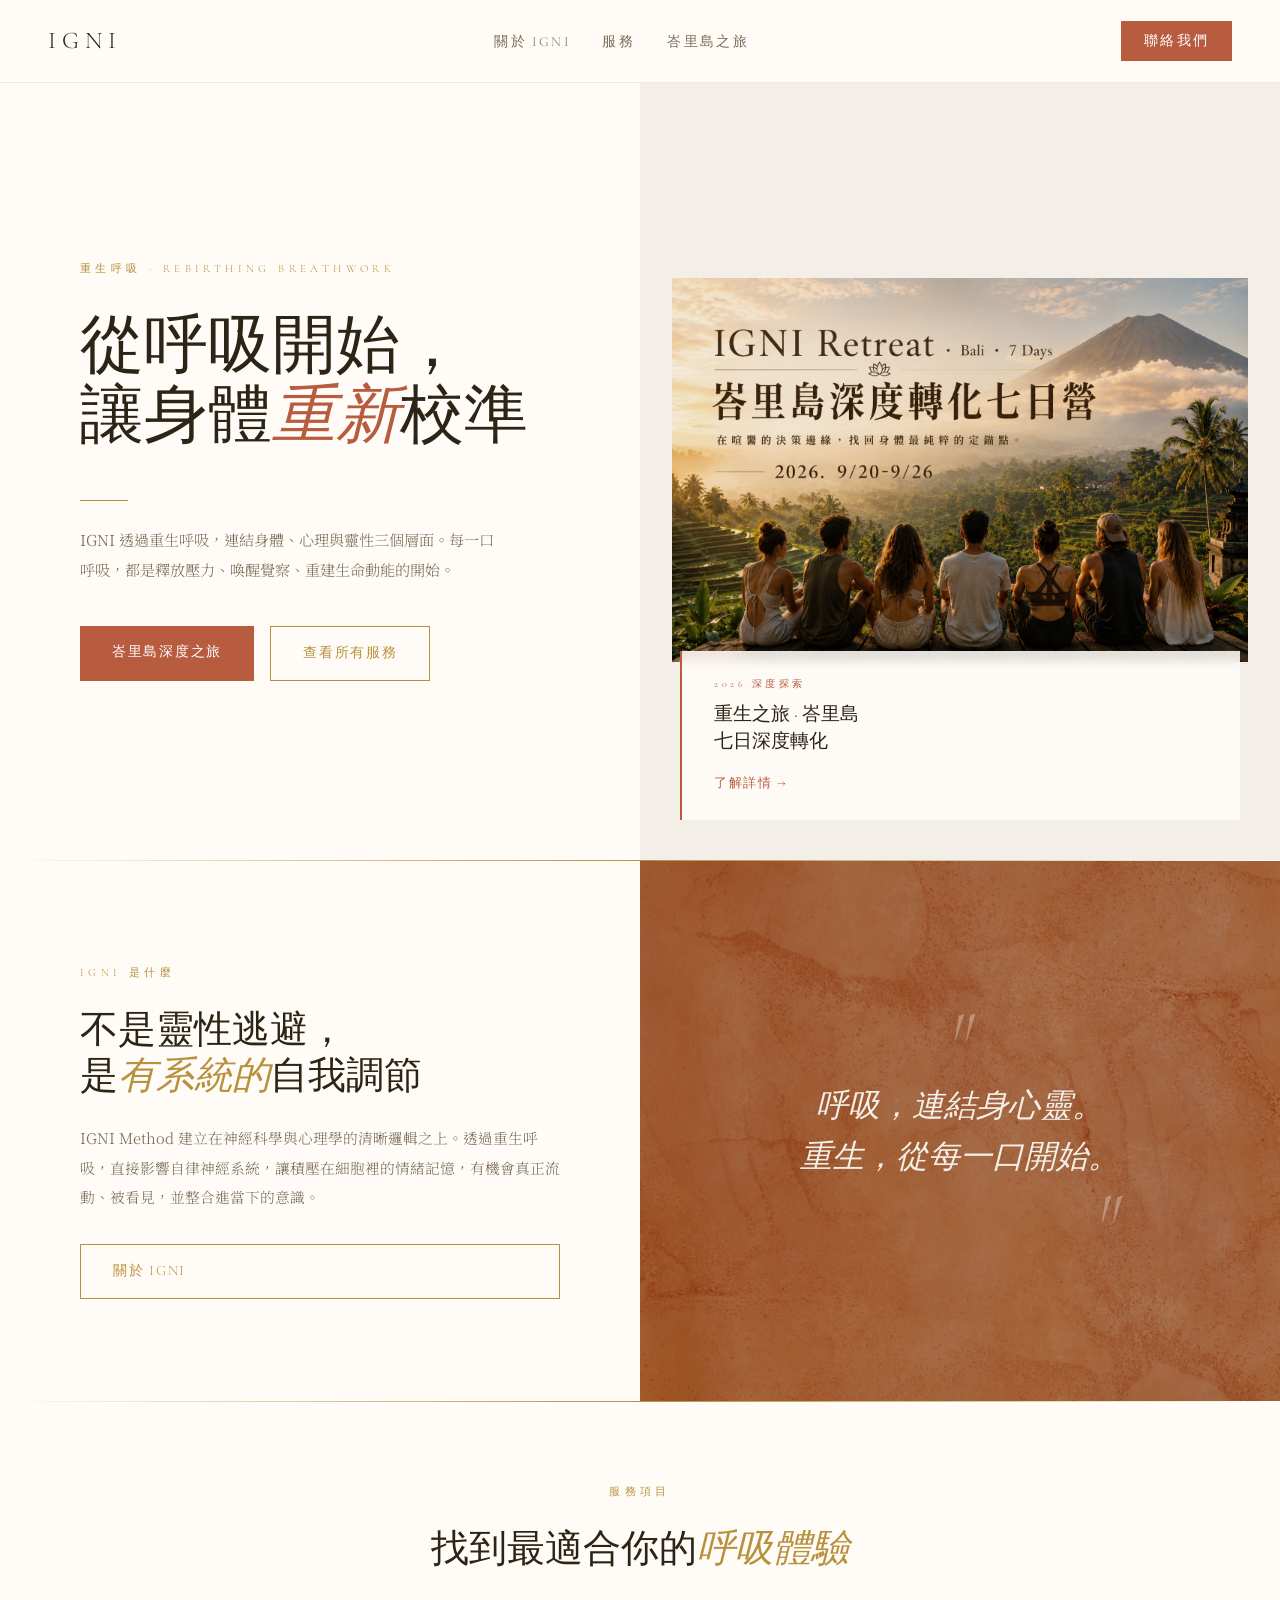
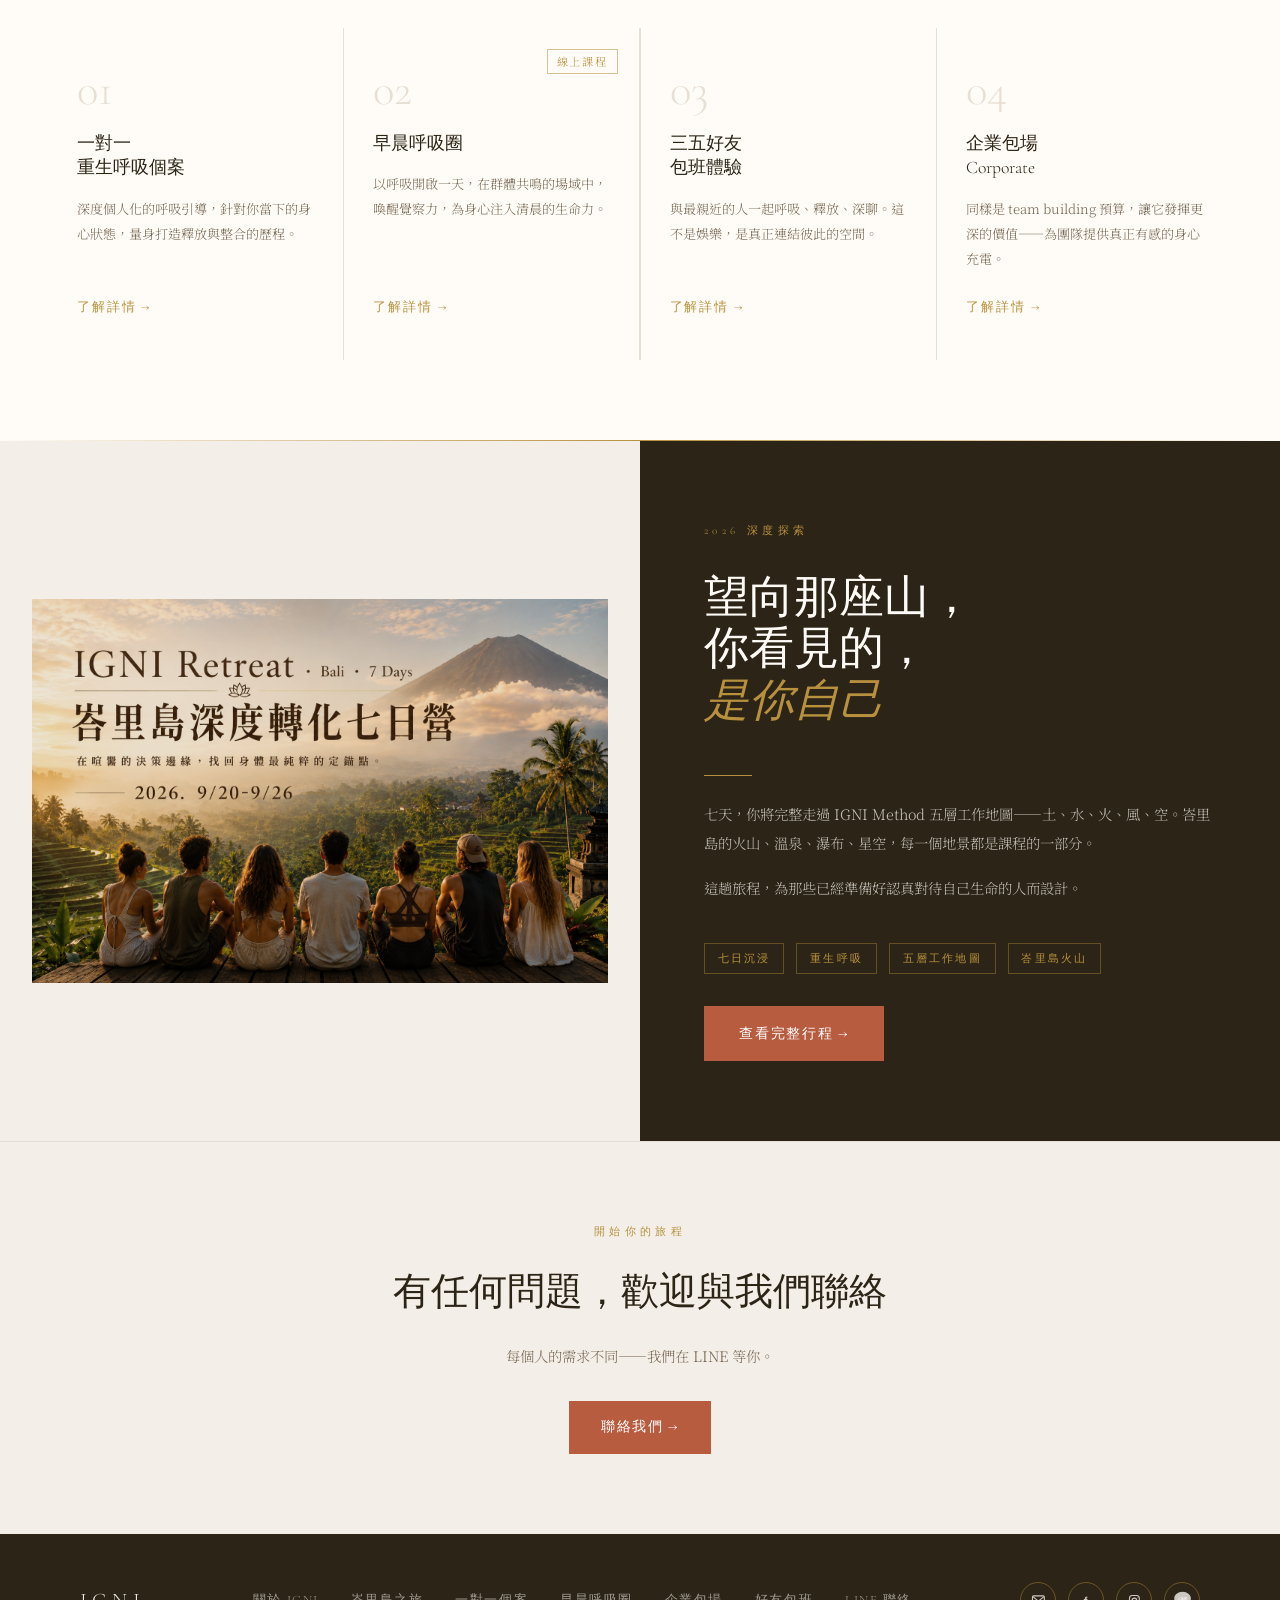
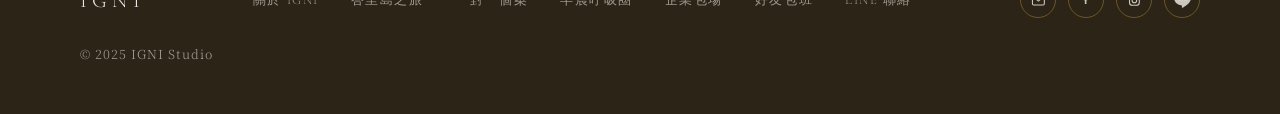
==== commit d64d7eaf: "修icon顏色" ====
--- a/index.html
+++ b/index.html
@@ -506,6 +506,50 @@
       transition: color 0.2s;
     }
     .footer-links a:hover { color: var(--gold); }
+    .footer-contact-links {
+      display: flex;
+      align-items: center;
+      justify-content: center;
+      gap: 0.75rem;
+      flex-wrap: wrap;
+    }
+    .footer-contact-link {
+      width: 2.25rem;
+      height: 2.25rem;
+      border: 1px solid rgba(184,145,62,0.46);
+      border-radius: 50%;
+      display: inline-flex;
+      align-items: center;
+      justify-content: center;
+      color: rgba(255,252,247,0.76);
+      text-decoration: none;
+      transition: color 0.2s ease, border-color 0.2s ease, transform 0.2s ease;
+    }
+    .footer-contact-link:hover {
+      color: #fffcf7;
+      border-color: var(--gold);
+      transform: translateY(-1px);
+    }
+    .footer-contact-link svg {
+      width: 1.05rem;
+      height: 1.05rem;
+      stroke: currentColor;
+      stroke-width: 1.55;
+      fill: none;
+    }
+    .footer-contact-link--facebook svg,
+    .footer-contact-link--line svg {
+      fill: currentColor;
+      stroke: none;
+    }
+    .footer-contact-link--facebook svg {
+      width: 0.72rem;
+      height: 1.35rem;
+    }
+    .footer-contact-link--line svg {
+      width: 1.55rem;
+      height: 1.55rem;
+    }
 
     /* ── RESPONSIVE ── */
     @media (max-width: 860px) {
@@ -680,6 +724,32 @@
       <li><a href="https://asjudy60426-commits.github.io/website/activities/igni_friends" target="_blank">好友包班</a></li>
       <li><a href="https://line.me/R/ti/p/@012gesap" target="_blank">LINE 聯絡</a></li>
     </ul>
+    <div class="footer-contact-links" aria-label="聯絡方式">
+      <a class="footer-contact-link" href="mailto:igni@igni-tw.com" aria-label="Email">
+        <svg viewBox="0 0 24 24" aria-hidden="true">
+          <rect x="3.5" y="5.5" width="17" height="13" rx="1.8"></rect>
+          <path d="m4.5 7 7.5 6 7.5-6"></path>
+        </svg>
+      </a>
+      <a class="footer-contact-link footer-contact-link--facebook" href="https://www.facebook.com/feillarebirthingbreathwork/" target="_blank" aria-label="Facebook">
+        <svg viewBox="0 0 24 24" aria-hidden="true">
+          <path d="M15.6 8.1h-2.2V6.7c0-.6.4-.8.8-.8h1.3V3.6l-1.9-.1c-2.1 0-3.5 1.3-3.5 3.6v1H8v2.6h2.1v7.8h3.3v-7.8h1.9l.3-2.6Z"></path>
+        </svg>
+      </a>
+      <a class="footer-contact-link" href="https://www.instagram.com/feilla_rebirthingbreathwork?igsh=MTR3ZHFhN3RiMHFrbQ%3D%3D&amp;utm_source=qr" target="_blank" aria-label="Instagram">
+        <svg viewBox="0 0 24 24" aria-hidden="true">
+          <rect x="5" y="5" width="14" height="14" rx="4"></rect>
+          <circle cx="12" cy="12" r="3.25"></circle>
+          <circle cx="16.4" cy="7.8" r="0.55" fill="currentColor" stroke="none"></circle>
+        </svg>
+      </a>
+      <a class="footer-contact-link footer-contact-link--line" href="https://line.me/R/ti/p/@012gesap" target="_blank" aria-label="Line">
+        <svg viewBox="0 0 48 48" aria-hidden="true">
+          <path d="M40.4 20.5c0-7.2-7.2-13-16.1-13S8.2 13.3 8.2 20.5c0 6.5 5.7 12 13.4 13.1.5.1 1.2.3 1.4.8.2.4.1 1 .1 1.4l-.2 1.3c-.1.4-.3 1.6 1.4.9 1.7-.7 9.1-5.4 12.4-9.2 2.3-2.5 3.7-5 3.7-8.3Z"></path>
+          <path fill="currentColor" d="M18.1 18.1h-1.3v5.7h3.7v-1.2h-2.4v-4.5Zm4.3 0h-1.3v5.7h1.3v-5.7Zm5.8 0h-1.3v3.4l-2.5-3.4h-1.2v5.7h1.3v-3.5l2.6 3.5h1.1v-5.7Zm4.5 1.2v-1.2h-3.8v5.7h3.8v-1.2h-2.5v-1.1h2.3v-1.2h-2.3v-1h2.5Z"></path>
+        </svg>
+      </a>
+    </div>
     <span>© 2025 IGNI Studio</span>
   </footer>
 
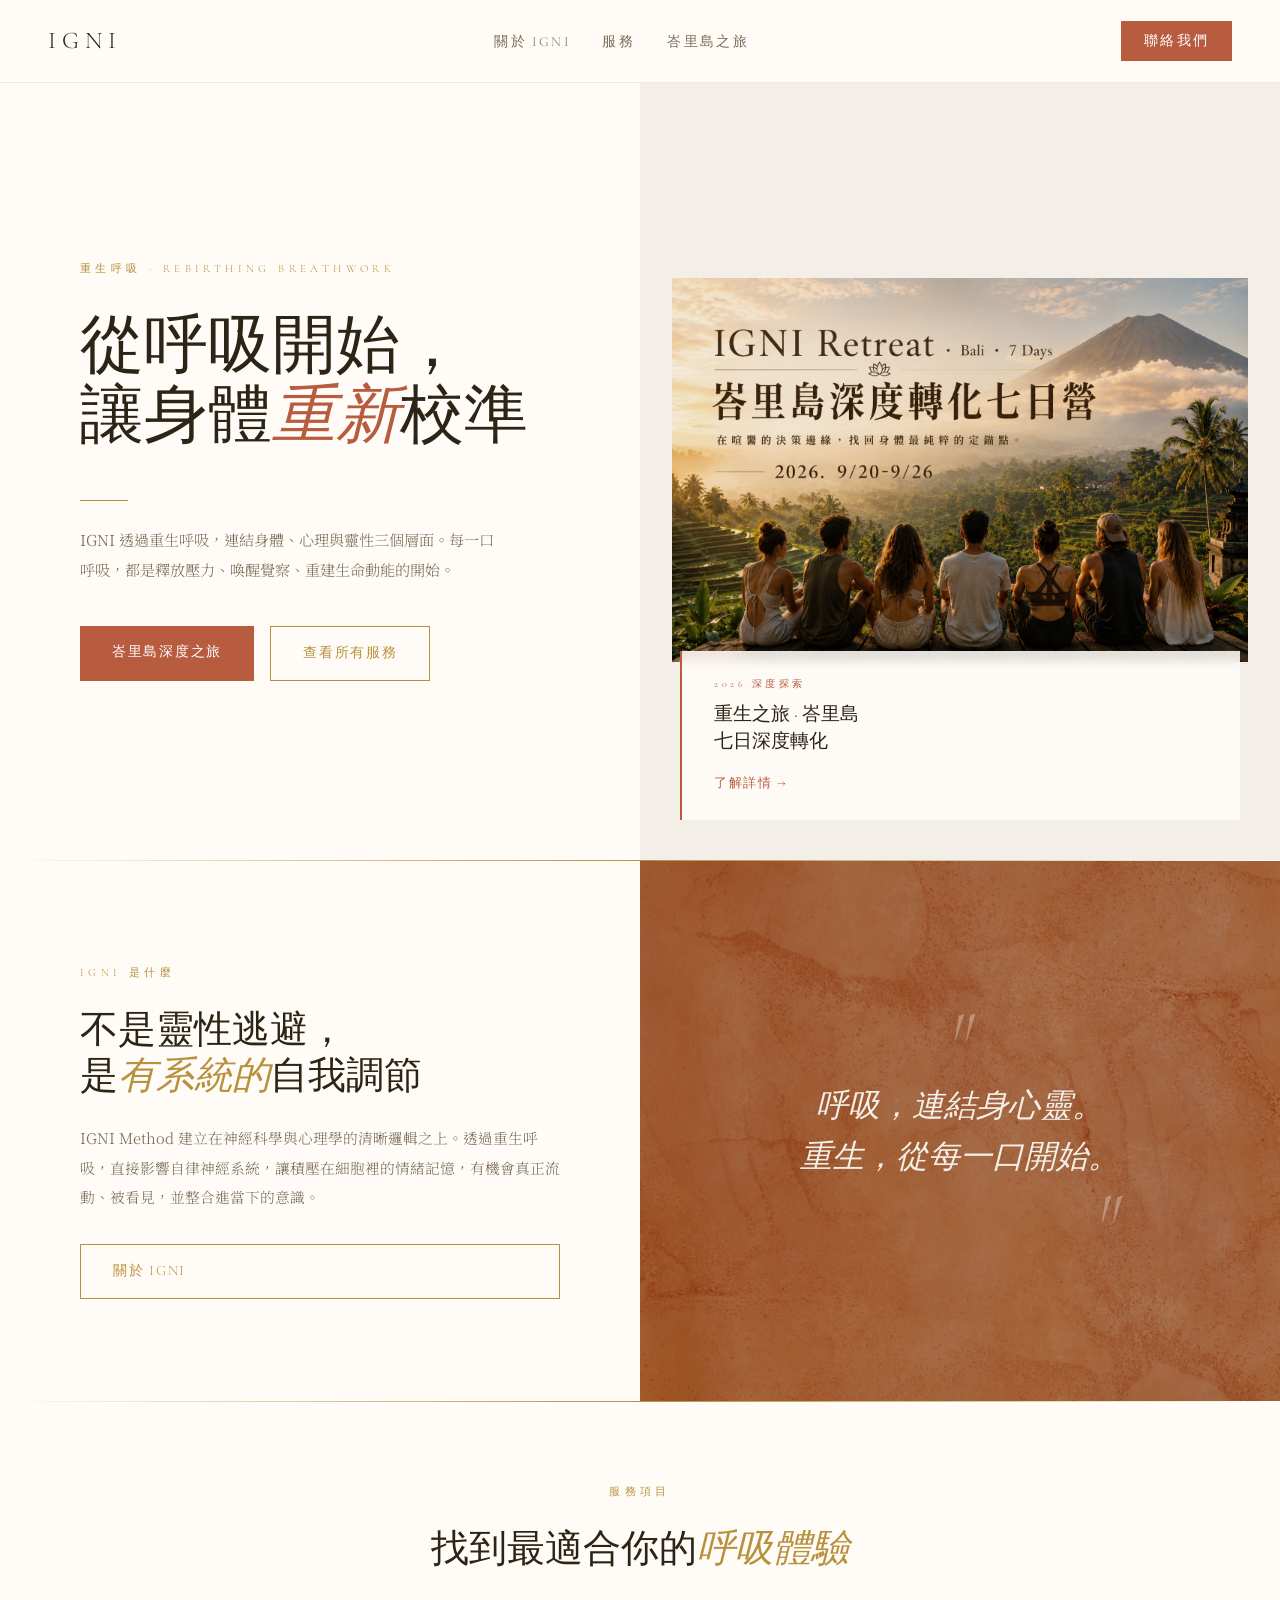
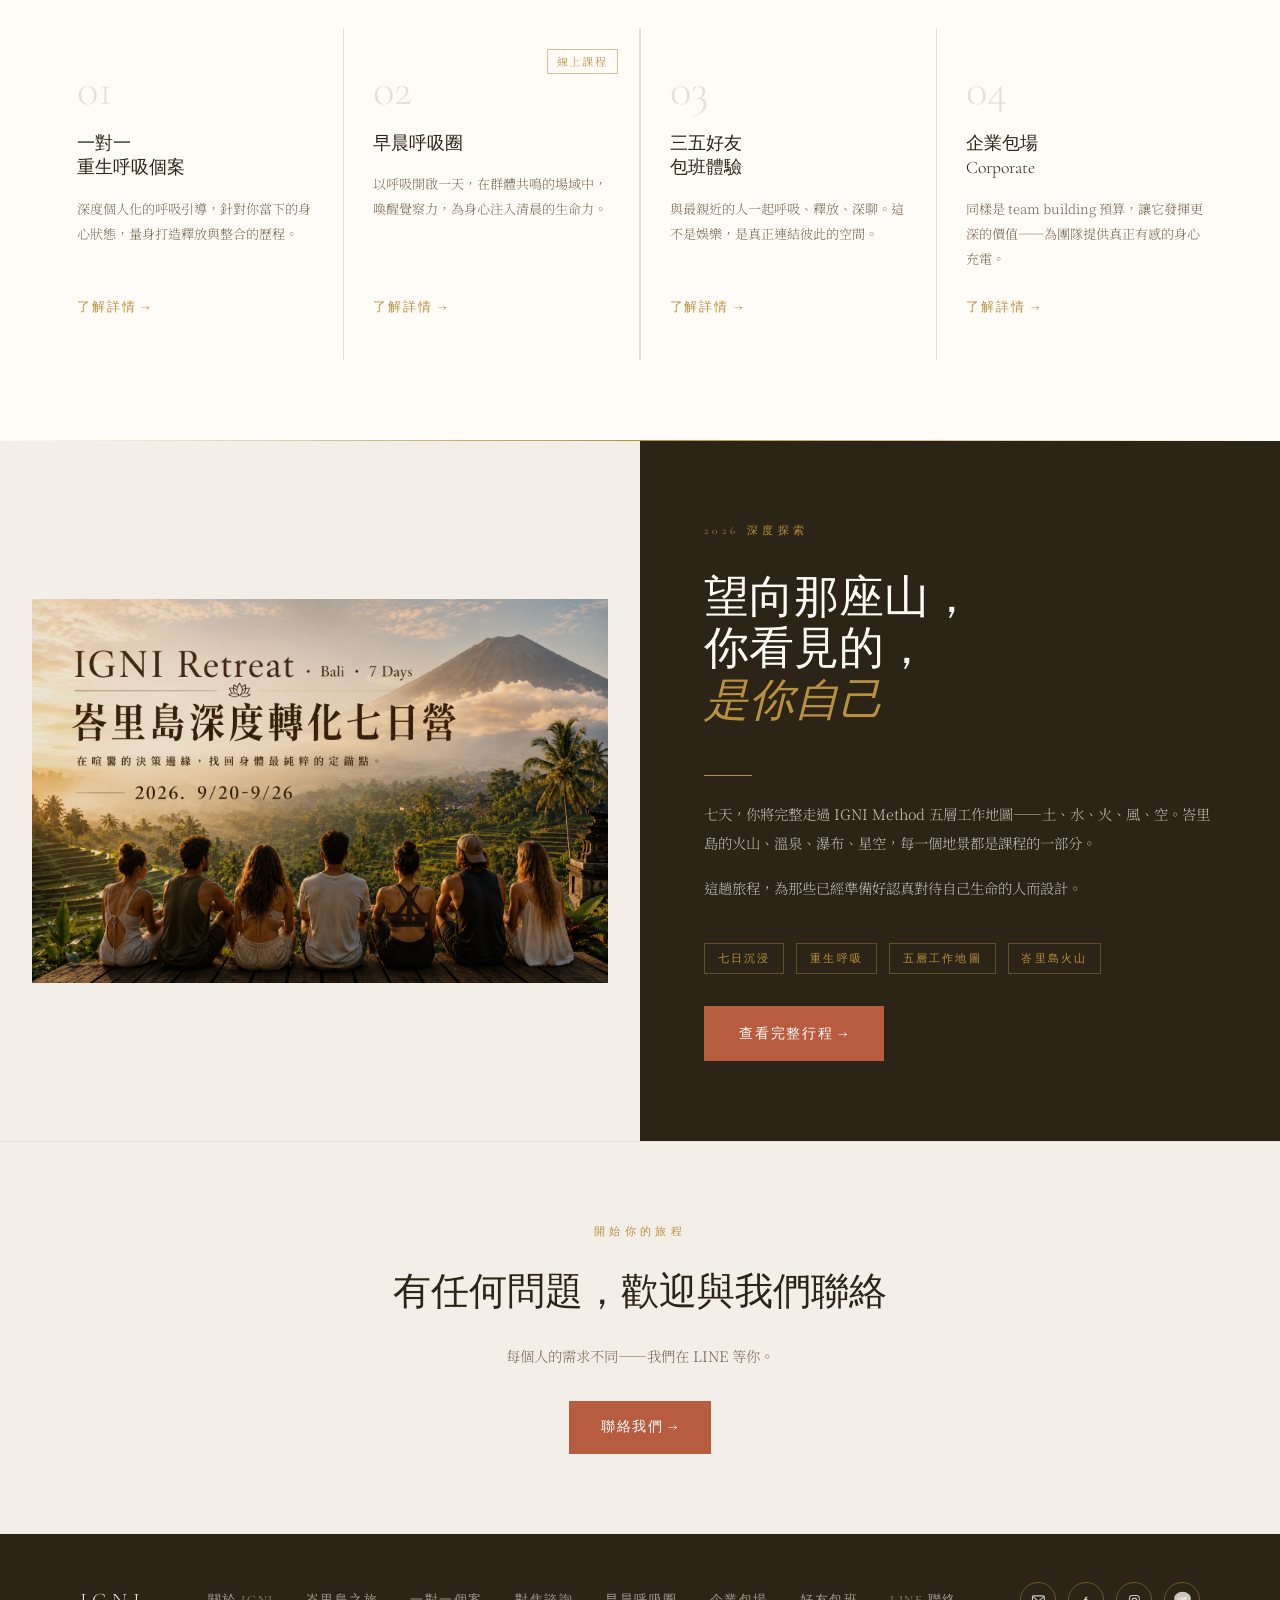
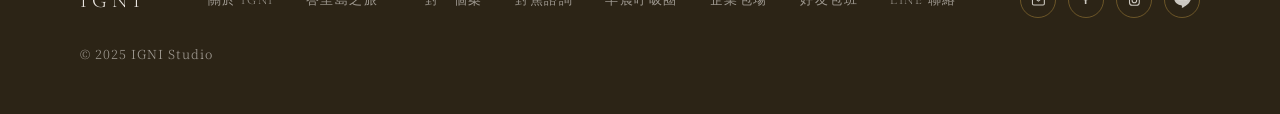
==== commit d55062ed: "新增對焦諮詢" ====
--- a/index.html
+++ b/index.html
@@ -719,6 +719,7 @@
       <li><a href="https://asjudy60426-commits.github.io/website/activities/IGNI_about.html" target="_blank">關於 IGNI</a></li>
       <li><a href="https://asjudy60426-commits.github.io/website/activities/igni_retreat_bali.html" target="_blank">峇里島之旅</a></li>
       <li><a href="https://asjudy60426-commits.github.io/website/activities/igni_1on1session.html" target="_blank">一對一個案</a></li>
+      <li><a href="https://asjudy60426-commits.github.io/website/activities/igni_conscious_consultation.html" target="_blank">對焦諮詢</a></li>
       <li><a href="https://asjudy60426-commits.github.io/website/activities/morning_breath_circle.html" target="_blank">早晨呼吸圈</a></li>
       <li><a href="https://asjudy60426-commits.github.io/website/activities/igni_corporate" target="_blank">企業包場</a></li>
       <li><a href="https://asjudy60426-commits.github.io/website/activities/igni_friends" target="_blank">好友包班</a></li>
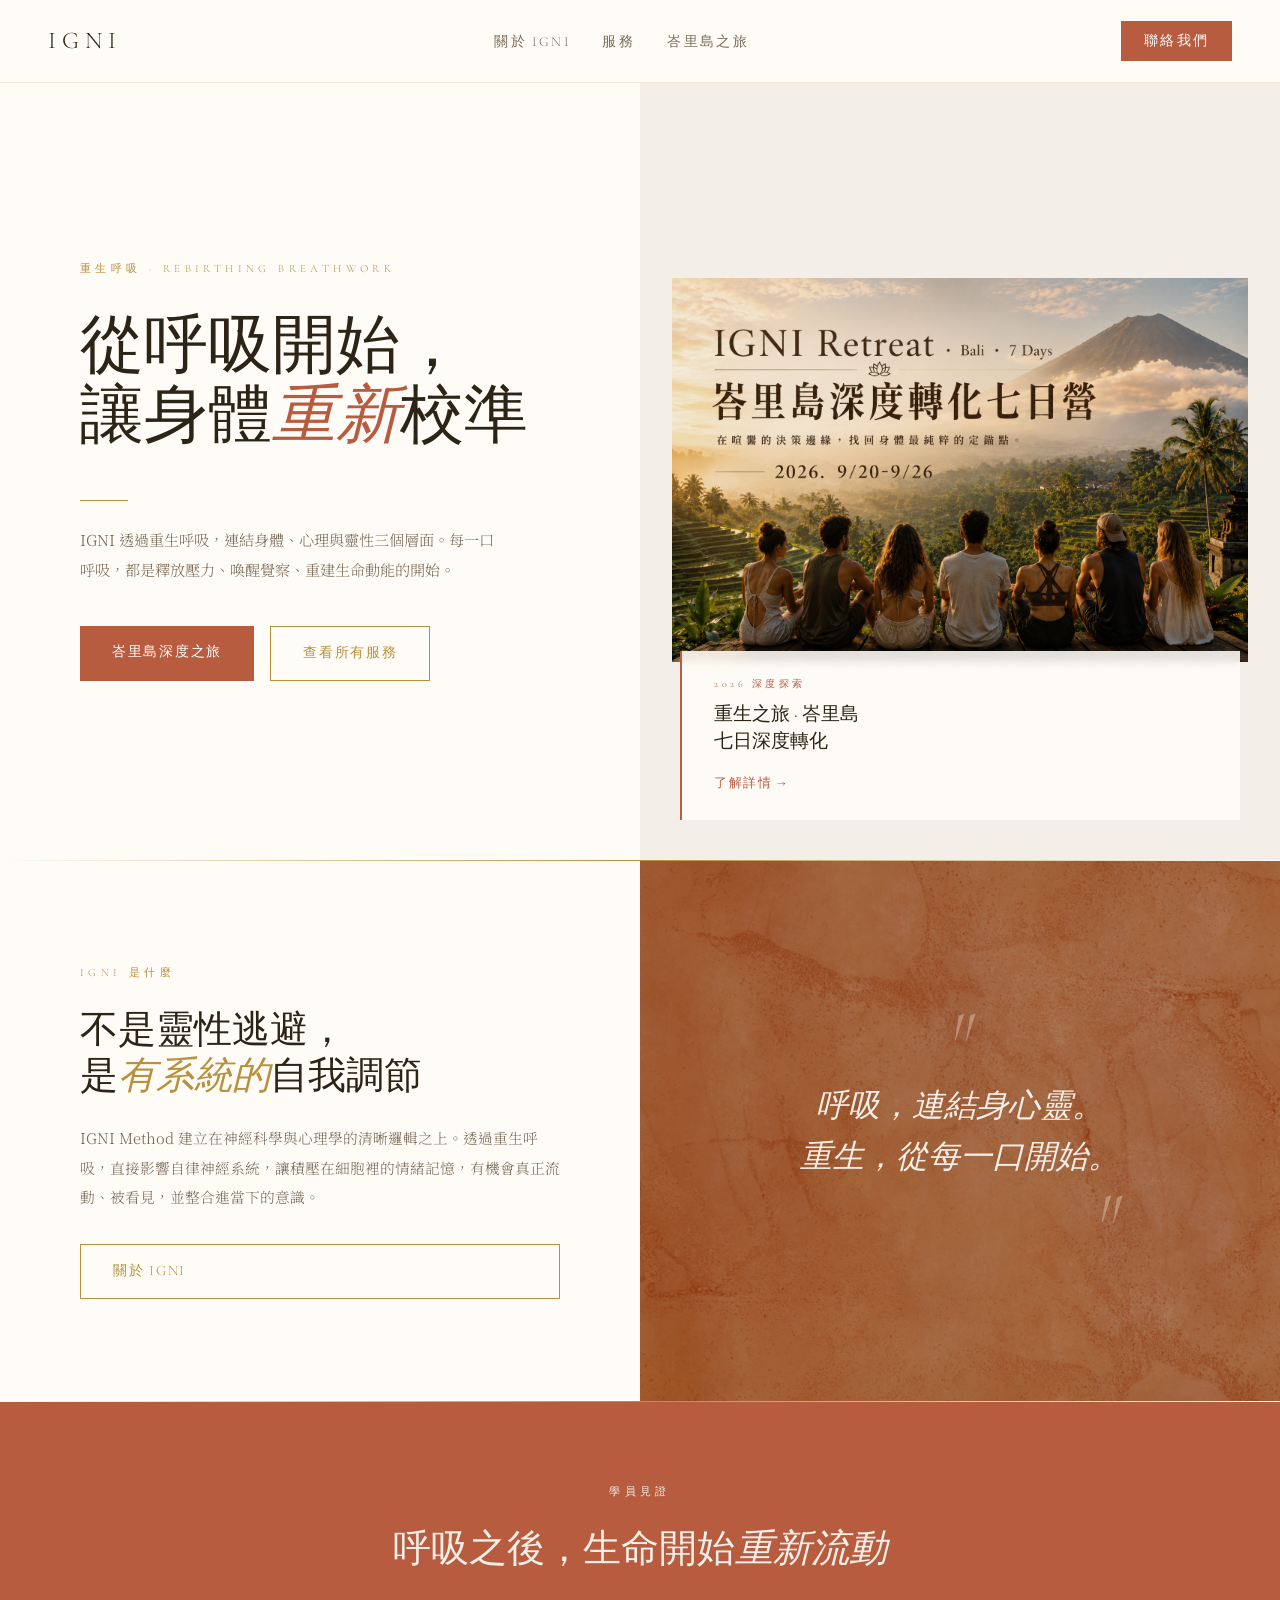
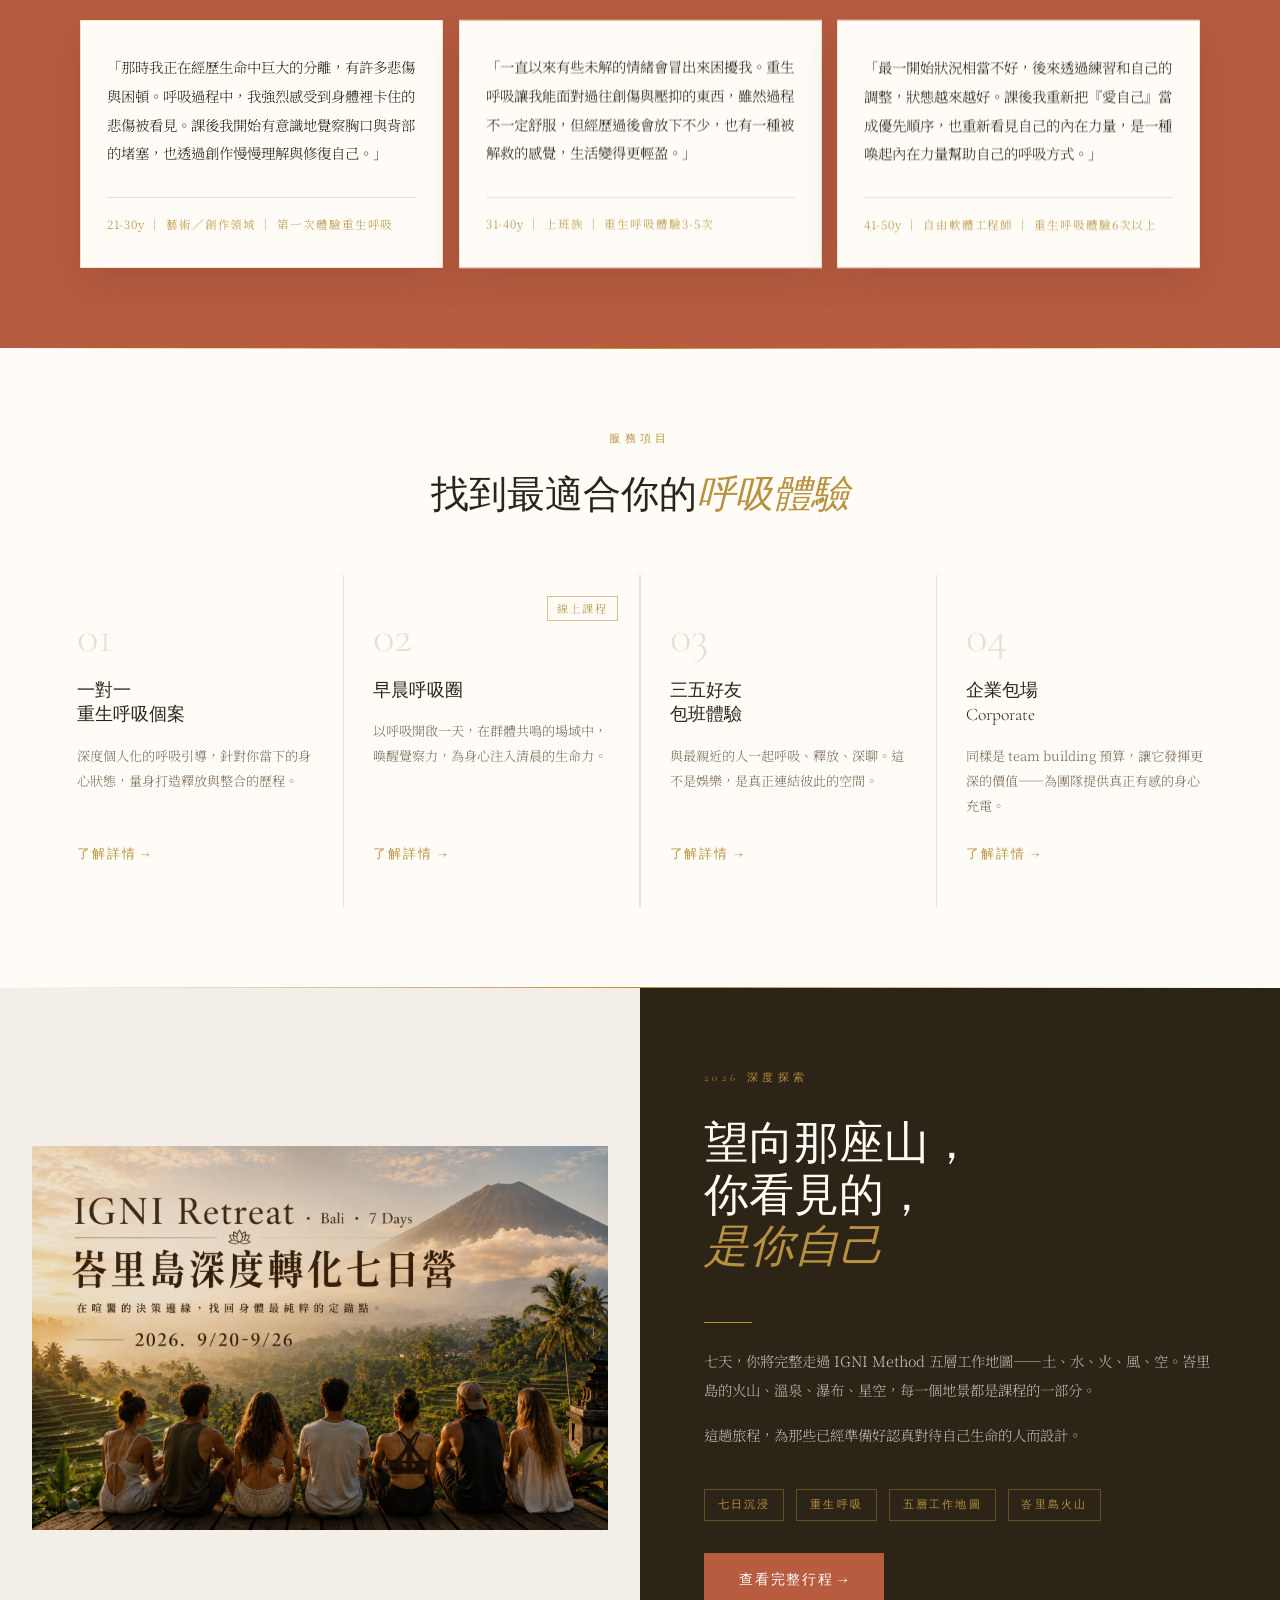
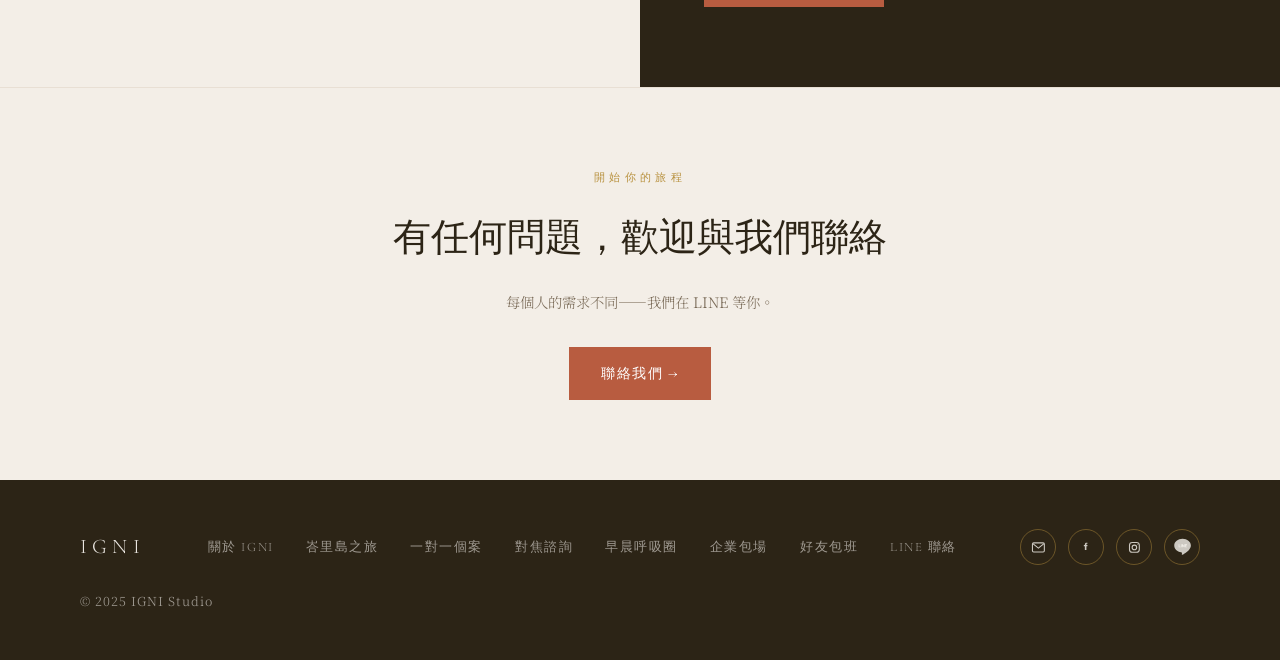
==== commit a27520f4: "見證" ====
--- a/index.html
+++ b/index.html
@@ -290,6 +290,63 @@
       text-align: right;
     }
 
+    /* ── TESTIMONIALS ── */
+    .testimonials {
+      padding: 5rem 3rem;
+      background: #B85C40;
+    }
+    .testimonials-header {
+      text-align: center;
+      margin-bottom: 3rem;
+    }
+    .testimonials .section-eyebrow,
+    .testimonials .section-title,
+    .testimonials .section-title em {
+      color: #F3EEE7;
+    }
+    .testimonials-grid {
+      max-width: 1120px;
+      margin: 0 auto;
+      display: grid;
+      grid-template-columns: repeat(3, minmax(0, 1fr));
+      gap: 1rem;
+    }
+    .testimonial-card {
+      background: var(--bg);
+      border: 1px solid rgba(184,145,62,0.22);
+      padding: 2rem 1.6rem;
+      min-height: 100%;
+      display: flex;
+      flex-direction: column;
+      justify-content: space-between;
+      box-shadow: 0 16px 36px rgba(44,36,22,0.12);
+      animation: testimonialFloat 6.8s ease-in-out infinite;
+      will-change: transform;
+    }
+    .testimonial-card:nth-child(2) { animation-delay: -1.4s; }
+    .testimonial-card:nth-child(3) { animation-delay: -2.8s; }
+    .testimonial-quote {
+      color: var(--text);
+      font-size: 0.9rem;
+      line-height: 2;
+    }
+    .testimonial-meta {
+      margin-top: 1.8rem;
+      padding-top: 1rem;
+      border-top: 1px solid var(--faint);
+      color: var(--gold);
+      font-size: 0.72rem;
+      letter-spacing: 0.08em;
+      line-height: 1.8;
+    }
+    @keyframes testimonialFloat {
+      0%, 100% { transform: translateY(0); }
+      50% { transform: translateY(-10px); }
+    }
+    @media (prefers-reduced-motion: reduce) {
+      .testimonial-card { animation: none; }
+    }
+
     /* ── SERVICES ── */
     .services {
       padding: 5rem 3rem;
@@ -561,6 +618,8 @@
       .about-strip { grid-template-columns: 1fr; }
       .about-text { padding: 3rem 1.5rem; }
       .about-bg { padding: 3rem 1.5rem; }
+      .testimonials { padding: 3rem 1.5rem; }
+      .testimonials-grid { grid-template-columns: 1fr; }
       .services { padding: 3rem 1.5rem; }
       .services-grid { grid-template-columns: 1fr 1fr; }
       .retreat-feature { grid-template-columns: 1fr; }
@@ -632,6 +691,36 @@
       <blockquote class="about-quote">
         呼吸，連結身心靈。<br>重生，從每一口開始。
       </blockquote>
+    </div>
+  </section>
+
+  <hr class="divider">
+
+  <!-- TESTIMONIALS -->
+  <section class="testimonials">
+    <div class="testimonials-header">
+      <div class="section-eyebrow">學員見證</div>
+      <h2 class="section-title" style="margin:0 auto;max-width:520px;text-align:center;">呼吸之後，生命開始<em>重新流動</em></h2>
+    </div>
+    <div class="testimonials-grid">
+      <article class="testimonial-card">
+        <p class="testimonial-quote">
+          「那時我正在經歷生命中巨大的分離，有許多悲傷與困頓。呼吸過程中，我強烈感受到身體裡卡住的悲傷被看見。課後我開始有意識地覺察胸口與背部的堵塞，也透過創作慢慢理解與修復自己。」
+        </p>
+        <p class="testimonial-meta">21-30y ｜ 藝術／創作領域 ｜ 第一次體驗重生呼吸</p>
+      </article>
+      <article class="testimonial-card">
+        <p class="testimonial-quote">
+          「一直以來有些未解的情緒會冒出來困擾我。重生呼吸讓我能面對過往創傷與壓抑的東西，雖然過程不一定舒服，但經歷過後會放下不少，也有一種被解救的感覺，生活變得更輕盈。」
+        </p>
+        <p class="testimonial-meta">31-40y ｜ 上班族 ｜ 重生呼吸體驗3-5次</p>
+      </article>
+      <article class="testimonial-card">
+        <p class="testimonial-quote">
+          「最一開始狀況相當不好，後來透過練習和自己的調整，狀態越來越好。課後我重新把『愛自己』當成優先順序，也重新看見自己的內在力量，是一種喚起內在力量幫助自己的呼吸方式。」
+        </p>
+        <p class="testimonial-meta">41-50y ｜ 自由軟體工程師 ｜ 重生呼吸體驗6次以上</p>
+      </article>
     </div>
   </section>
 
